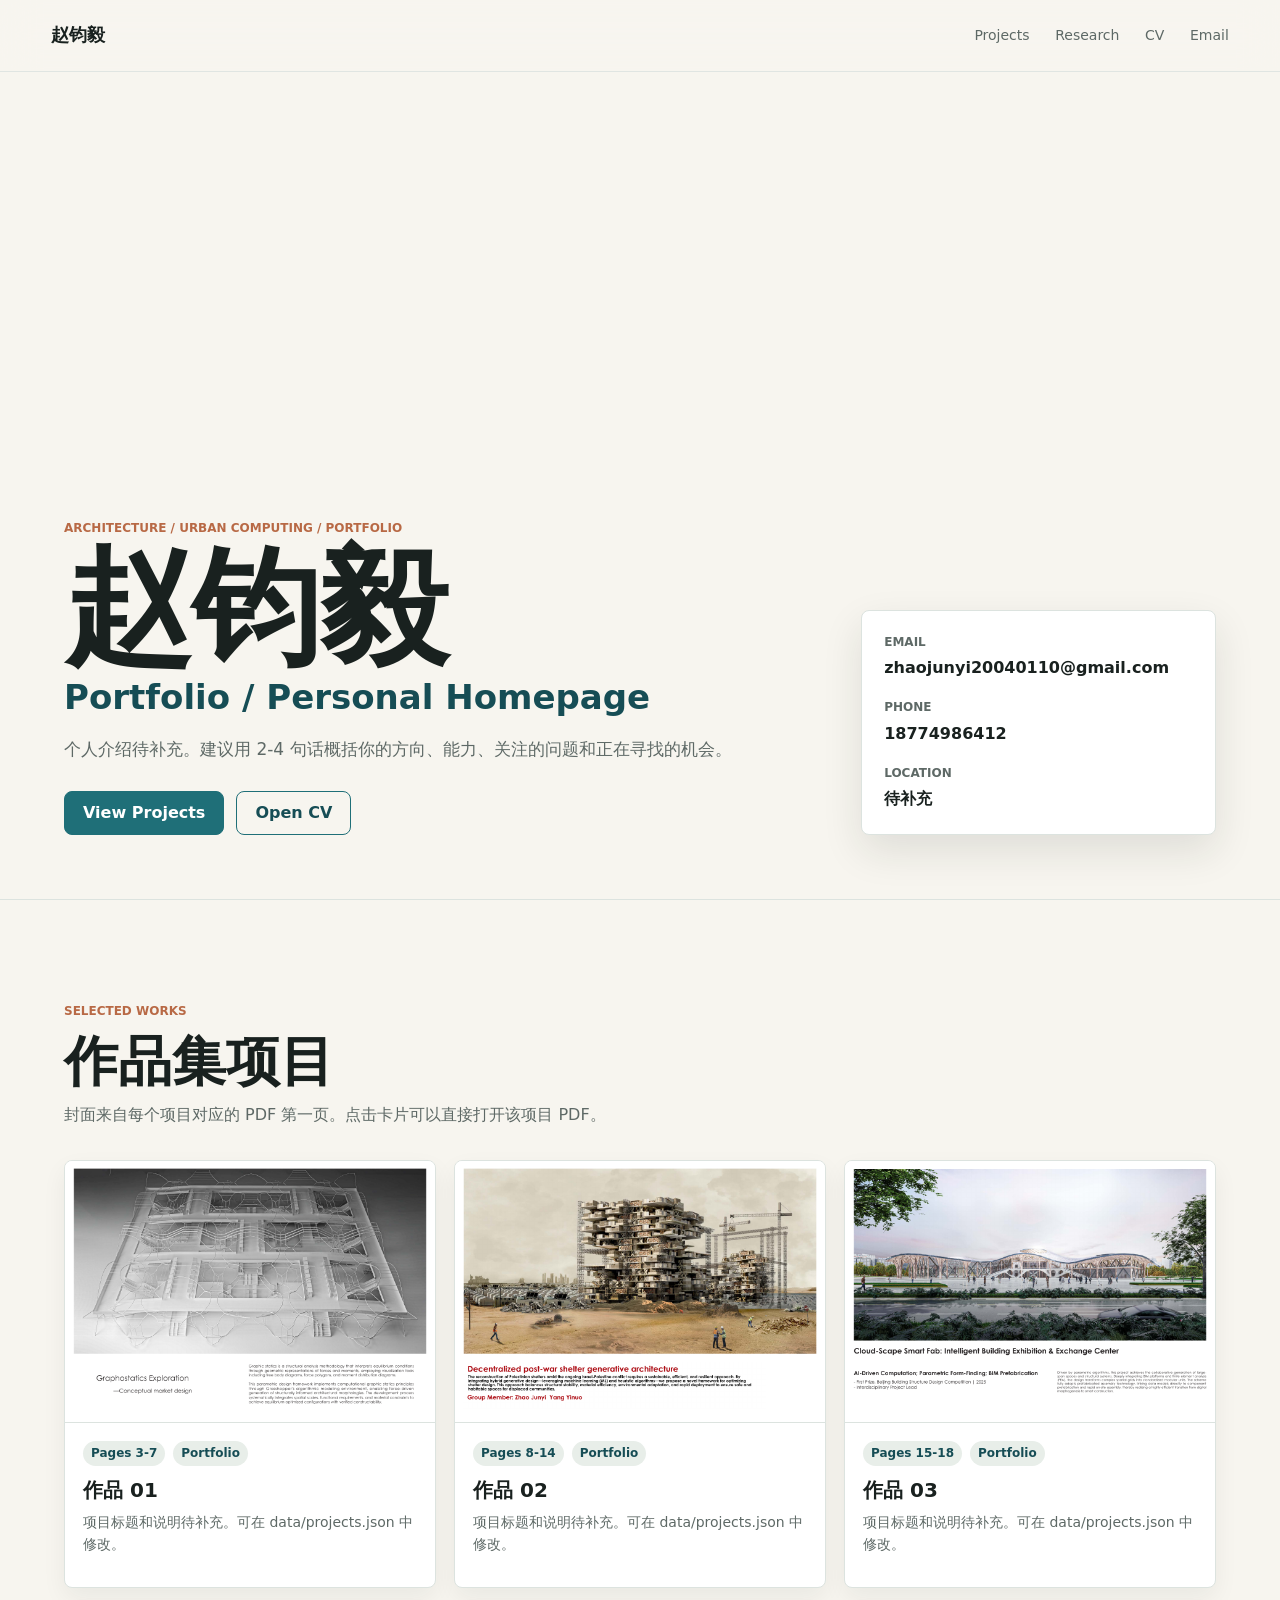
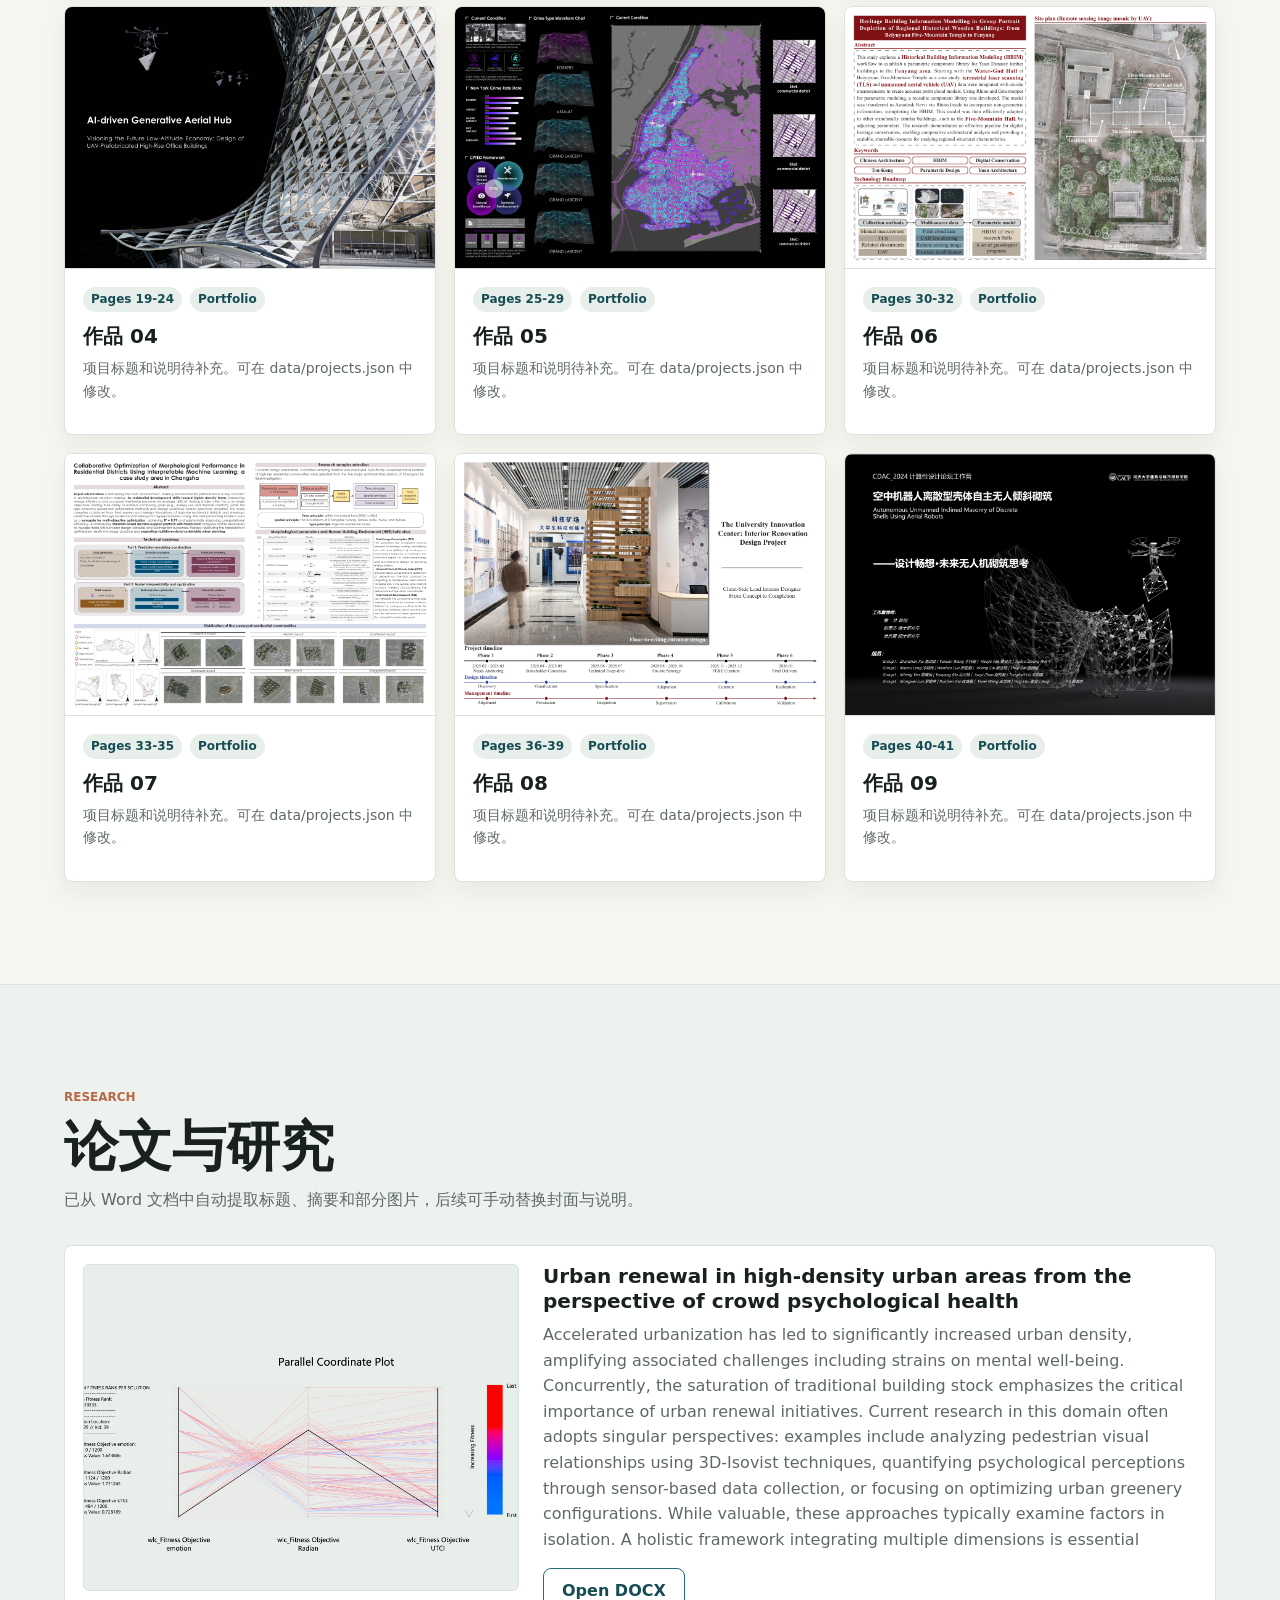
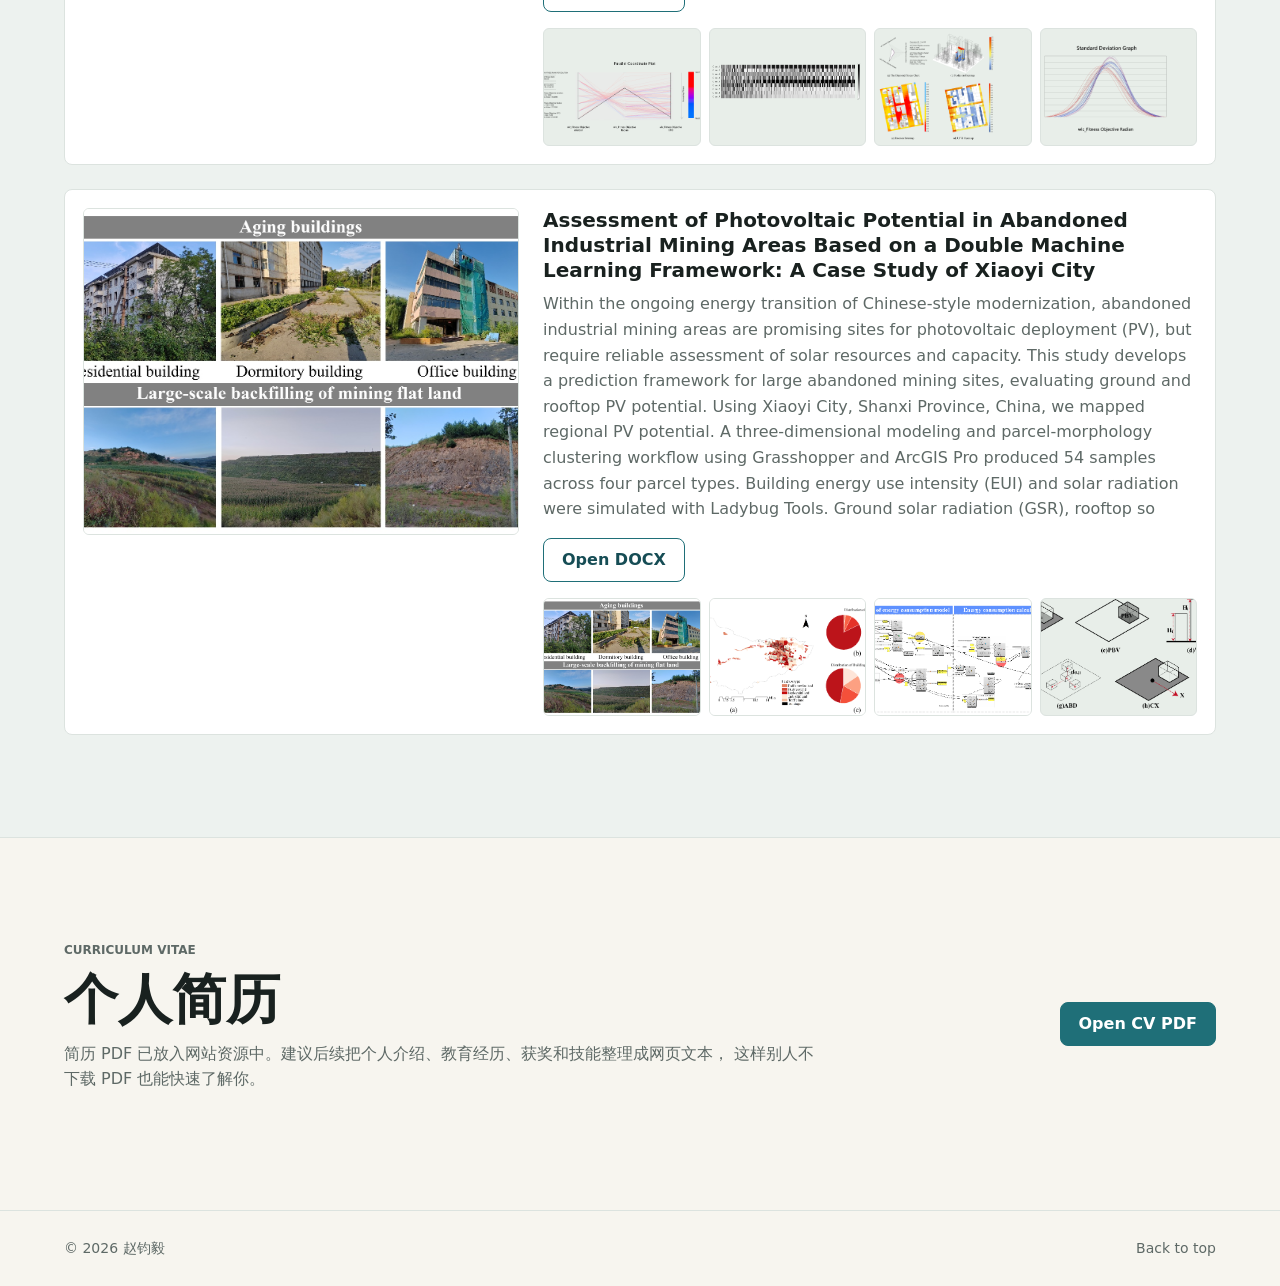
==== index.html @ 7d28d6e7 "Build portfolio homepage" ====
<!doctype html>
<html lang="zh-CN">
  <head>
    <meta charset="utf-8" />
    <meta name="viewport" content="width=device-width, initial-scale=1" />
    <meta name="description" content="赵钧毅的个人作品集主页，展示项目作品、研究论文与个人简历。" />
    <title>赵钧毅 | Portfolio</title>
    <link rel="stylesheet" href="styles.css" />
  </head>
  <body>
    <header class="site-header">
      <a class="brand" href="#top" aria-label="Back to top">赵钧毅</a>
      <nav class="nav" aria-label="Primary navigation">
        <a href="#projects">Projects</a>
        <a href="#research">Research</a>
        <a href="#cv">CV</a>
        <a href="mailto:zhaojunyi20040110@gmail.com">Email</a>
      </nav>
    </header>

    <main id="top">
      <section class="hero" aria-labelledby="hero-title">
        <div class="hero-copy">
          <p class="eyebrow">Architecture / Urban Computing / Portfolio</p>
          <h1 id="hero-title">赵钧毅</h1>
          <p id="profile-headline" class="headline">Portfolio / Personal Homepage</p>
          <p id="profile-bio" class="hero-bio">
            个人介绍待补充。建议用 2-4 句话概括你的方向、能力、关注的问题和正在寻找的机会。
          </p>
          <div class="hero-actions">
            <a class="button primary" href="#projects">View Projects</a>
            <a id="cv-link-hero" class="button secondary" href="assets/docs/CV.pdf" target="_blank" rel="noreferrer">Open CV</a>
          </div>
        </div>
        <aside class="profile-panel" aria-label="Profile details">
          <dl>
            <div>
              <dt>Email</dt>
              <dd><a id="profile-email" href="mailto:zhaojunyi20040110@gmail.com">zhaojunyi20040110@gmail.com</a></dd>
            </div>
            <div>
              <dt>Phone</dt>
              <dd id="profile-phone">18774986412</dd>
            </div>
            <div>
              <dt>Location</dt>
              <dd id="profile-location">待补充</dd>
            </div>
          </dl>
        </aside>
      </section>

      <section id="projects" class="section" aria-labelledby="projects-title">
        <div class="section-heading">
          <p class="eyebrow">Selected works</p>
          <h2 id="projects-title">作品集项目</h2>
          <p>封面来自每个项目对应的 PDF 第一页。点击卡片可以直接打开该项目 PDF。</p>
        </div>
        <div id="projects-grid" class="project-grid" aria-live="polite"></div>
      </section>

      <section id="research" class="section research-section" aria-labelledby="research-title">
        <div class="section-heading">
          <p class="eyebrow">Research</p>
          <h2 id="research-title">论文与研究</h2>
          <p>已从 Word 文档中自动提取标题、摘要和部分图片，后续可手动替换封面与说明。</p>
        </div>
        <div id="papers-list" class="papers-list" aria-live="polite"></div>
      </section>

      <section id="cv" class="section cv-section" aria-labelledby="cv-title">
        <div>
          <p class="eyebrow">Curriculum vitae</p>
          <h2 id="cv-title">个人简历</h2>
          <p>
            简历 PDF 已放入网站资源中。建议后续把个人介绍、教育经历、获奖和技能整理成网页文本，
            这样别人不下载 PDF 也能快速了解你。
          </p>
        </div>
        <a id="cv-link-footer" class="button primary" href="assets/docs/CV.pdf" target="_blank" rel="noreferrer">Open CV PDF</a>
      </section>
    </main>

    <footer class="site-footer">
      <span>© <span id="year"></span> 赵钧毅</span>
      <a href="#top">Back to top</a>
    </footer>

    <script src="scripts/main.js"></script>
  </body>
</html>
---- styles.css ----
:root {
  color-scheme: light;
  --ink: #19211f;
  --muted: #5e6966;
  --line: #dce3df;
  --paper: #f7f5ef;
  --surface: #ffffff;
  --accent: #1f6f78;
  --accent-dark: #164d55;
  --warm: #b86945;
  --soft: #e8eee9;
  --shadow: 0 16px 40px rgba(25, 33, 31, 0.11);
  --radius: 8px;
}

* {
  box-sizing: border-box;
}

html {
  scroll-behavior: smooth;
}

body {
  margin: 0;
  background: var(--paper);
  color: var(--ink);
  font-family:
    Inter, ui-sans-serif, system-ui, -apple-system, BlinkMacSystemFont, "Segoe UI",
    "Microsoft YaHei", sans-serif;
  line-height: 1.6;
}

a {
  color: inherit;
  text-decoration: none;
}

img {
  display: block;
  max-width: 100%;
}

.site-header {
  position: sticky;
  top: 0;
  z-index: 10;
  display: flex;
  align-items: center;
  justify-content: space-between;
  gap: 24px;
  min-height: 72px;
  padding: 0 clamp(18px, 4vw, 56px);
  background: rgba(247, 245, 239, 0.88);
  border-bottom: 1px solid rgba(220, 227, 223, 0.84);
  backdrop-filter: blur(18px);
}

.brand {
  font-size: 18px;
  font-weight: 750;
}

.nav {
  display: flex;
  align-items: center;
  gap: clamp(12px, 2vw, 28px);
  color: var(--muted);
  font-size: 14px;
}

.nav a:hover {
  color: var(--accent-dark);
}

main {
  overflow: hidden;
}

.hero {
  display: grid;
  grid-template-columns: minmax(0, 1.55fr) minmax(300px, 0.75fr);
  gap: clamp(28px, 5vw, 72px);
  align-items: end;
  min-height: calc(100svh - 72px);
  padding: clamp(48px, 8vw, 96px) clamp(18px, 5vw, 72px) clamp(36px, 5vw, 64px);
  border-bottom: 1px solid var(--line);
}

.hero-copy {
  max-width: 920px;
}

.eyebrow {
  margin: 0 0 12px;
  color: var(--warm);
  font-size: 12px;
  font-weight: 760;
  letter-spacing: 0;
  text-transform: uppercase;
}

h1,
h2,
h3,
p {
  margin-top: 0;
}

h1 {
  margin-bottom: 12px;
  font-size: clamp(54px, 10vw, 138px);
  line-height: 0.9;
  letter-spacing: 0;
}

h2 {
  margin-bottom: 12px;
  font-size: clamp(30px, 5vw, 54px);
  line-height: 1.05;
  letter-spacing: 0;
}

h3 {
  margin-bottom: 8px;
  font-size: 20px;
  line-height: 1.25;
}

.headline {
  max-width: 720px;
  margin-bottom: 18px;
  color: var(--accent-dark);
  font-size: clamp(20px, 3vw, 34px);
  font-weight: 650;
  line-height: 1.2;
}

.hero-bio {
  max-width: 760px;
  margin-bottom: 28px;
  color: var(--muted);
  font-size: 17px;
}

.hero-actions {
  display: flex;
  flex-wrap: wrap;
  gap: 12px;
}

.button {
  display: inline-flex;
  align-items: center;
  justify-content: center;
  min-height: 44px;
  padding: 0 18px;
  border: 1px solid var(--accent);
  border-radius: var(--radius);
  font-weight: 700;
  transition:
    transform 160ms ease,
    background 160ms ease,
    color 160ms ease;
}

.button:hover {
  transform: translateY(-1px);
}

.button.primary {
  background: var(--accent);
  color: white;
}

.button.secondary {
  background: transparent;
  color: var(--accent-dark);
}

.profile-panel {
  padding: 22px;
  background: var(--surface);
  border: 1px solid var(--line);
  border-radius: var(--radius);
  box-shadow: var(--shadow);
}

.profile-panel dl {
  display: grid;
  gap: 18px;
  margin: 0;
}

.profile-panel dt {
  color: var(--muted);
  font-size: 12px;
  font-weight: 760;
  text-transform: uppercase;
}

.profile-panel dd {
  margin: 3px 0 0;
  overflow-wrap: anywhere;
  font-weight: 650;
}

.section {
  padding: clamp(56px, 8vw, 108px) clamp(18px, 5vw, 72px);
}

.section-heading {
  max-width: 780px;
  margin-bottom: 32px;
}

.section-heading p:not(.eyebrow),
.cv-section p {
  color: var(--muted);
}

.project-grid {
  display: grid;
  grid-template-columns: repeat(3, minmax(0, 1fr));
  gap: 18px;
}

.project-card {
  overflow: hidden;
  background: var(--surface);
  border: 1px solid var(--line);
  border-radius: var(--radius);
  box-shadow: 0 10px 24px rgba(25, 33, 31, 0.06);
  transition:
    transform 180ms ease,
    box-shadow 180ms ease;
}

.project-card:hover {
  transform: translateY(-3px);
  box-shadow: var(--shadow);
}

.project-cover {
  aspect-ratio: 1.414 / 1;
  background: var(--soft);
  border-bottom: 1px solid var(--line);
}

.project-cover img {
  width: 100%;
  height: 100%;
  object-fit: cover;
}

.project-content {
  padding: 18px;
}

.project-meta {
  display: flex;
  flex-wrap: wrap;
  gap: 8px;
  margin-bottom: 12px;
}

.tag {
  padding: 3px 8px;
  background: var(--soft);
  border-radius: 999px;
  color: var(--accent-dark);
  font-size: 12px;
  font-weight: 720;
}

.project-content p {
  color: var(--muted);
  font-size: 14px;
}

.research-section {
  background: #edf2ef;
  border-block: 1px solid var(--line);
}

.papers-list {
  display: grid;
  gap: 24px;
}

.paper-card {
  display: grid;
  grid-template-columns: minmax(260px, 0.8fr) minmax(0, 1.2fr);
  gap: 24px;
  align-items: start;
  padding: 18px;
  background: var(--surface);
  border: 1px solid var(--line);
  border-radius: var(--radius);
}

.paper-cover {
  overflow: hidden;
  aspect-ratio: 4 / 3;
  background: var(--soft);
  border: 1px solid var(--line);
  border-radius: 6px;
}

.paper-cover img {
  width: 100%;
  height: 100%;
  object-fit: cover;
}

.paper-card p {
  color: var(--muted);
}

.paper-gallery {
  display: grid;
  grid-template-columns: repeat(4, minmax(0, 1fr));
  gap: 8px;
  margin-top: 16px;
}

.paper-gallery a {
  overflow: hidden;
  aspect-ratio: 4 / 3;
  background: var(--soft);
  border: 1px solid var(--line);
  border-radius: 6px;
}

.paper-gallery img {
  width: 100%;
  height: 100%;
  object-fit: cover;
}

.card-actions {
  display: flex;
  flex-wrap: wrap;
  gap: 10px;
  margin-top: 16px;
}

.cv-section {
  display: flex;
  align-items: center;
  justify-content: space-between;
  gap: 32px;
}

.cv-section > div {
  max-width: 760px;
}

.site-footer {
  display: flex;
  align-items: center;
  justify-content: space-between;
  gap: 18px;
  padding: 26px clamp(18px, 5vw, 72px);
  border-top: 1px solid var(--line);
  color: var(--muted);
  font-size: 14px;
}

@media (max-width: 980px) {
  .hero,
  .paper-card {
    grid-template-columns: 1fr;
  }

  .project-grid {
    grid-template-columns: repeat(2, minmax(0, 1fr));
  }
}

@media (max-width: 680px) {
  .site-header,
  .cv-section,
  .site-footer {
    align-items: flex-start;
    flex-direction: column;
  }

  .nav {
    width: 100%;
    justify-content: space-between;
    gap: 8px;
    overflow-x: auto;
    padding-bottom: 4px;
  }

  .hero {
    min-height: auto;
  }

  .project-grid,
  .paper-gallery {
    grid-template-columns: 1fr;
  }
}
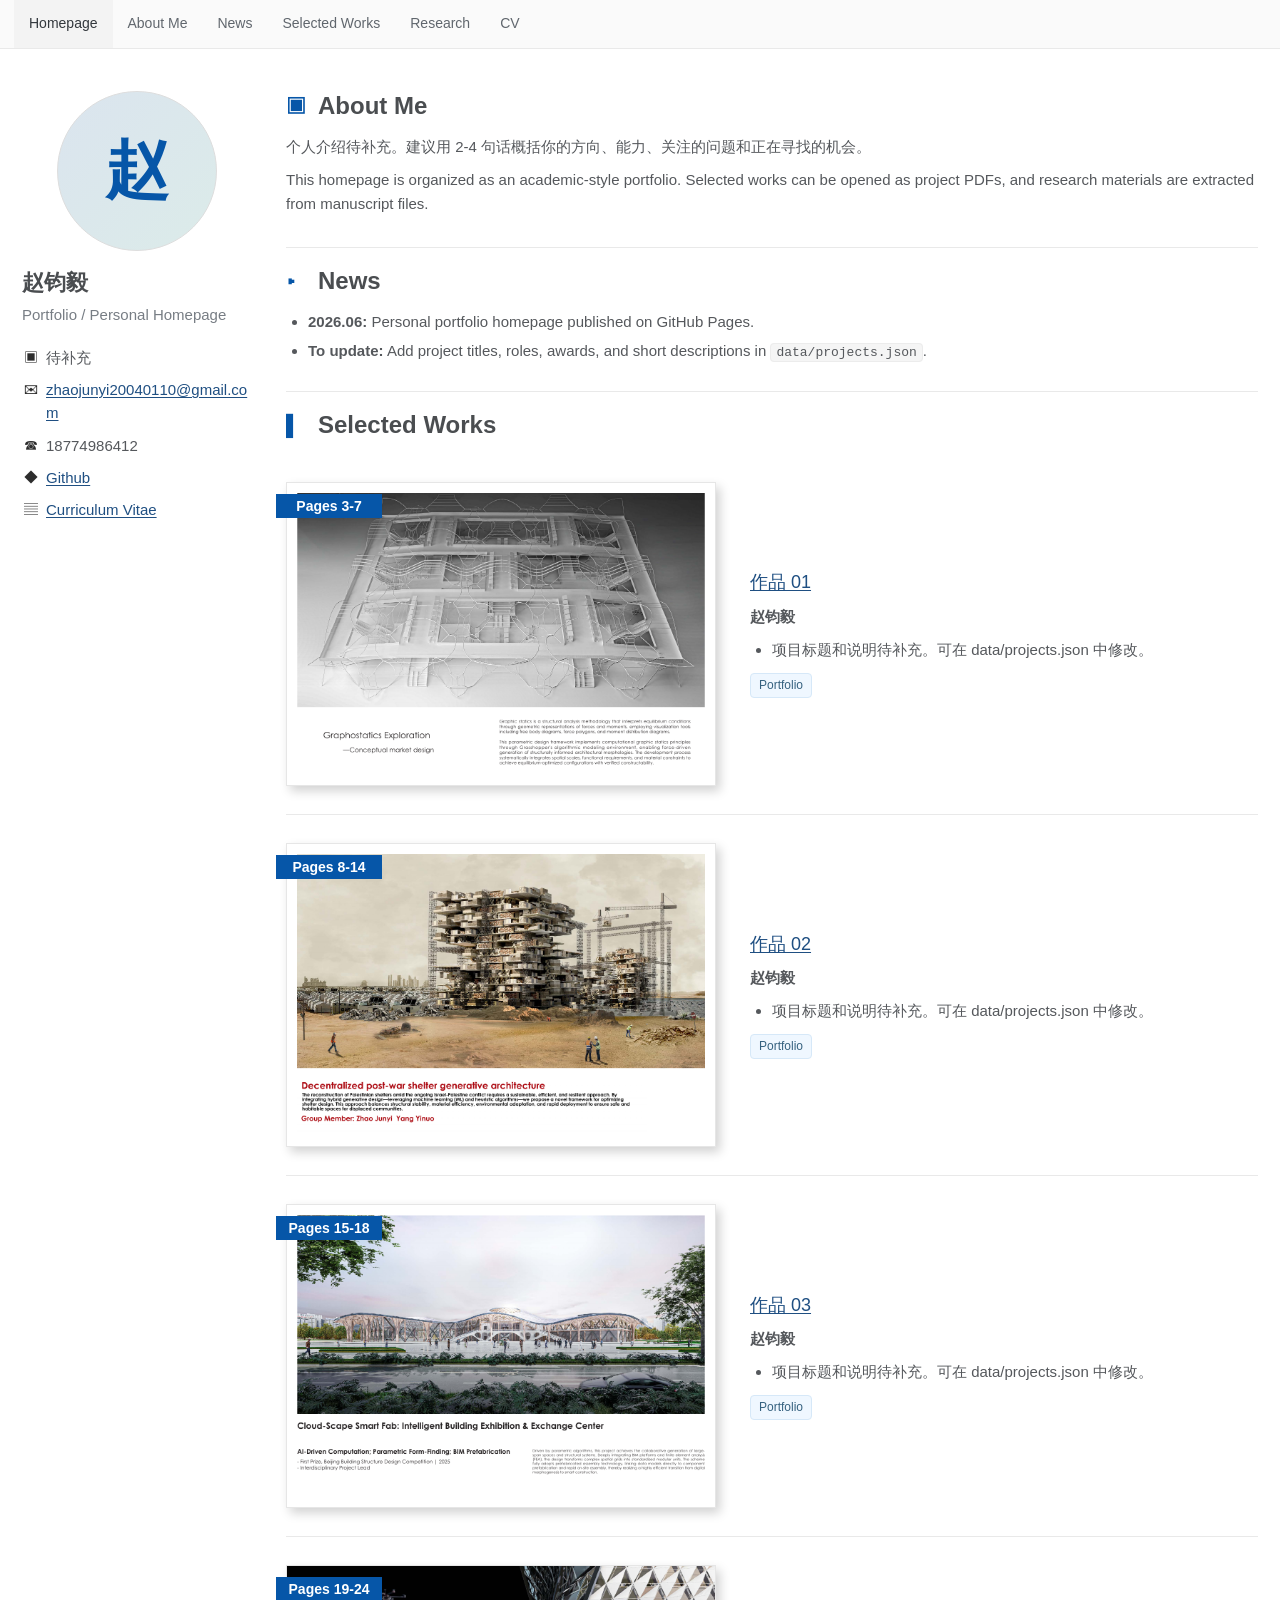
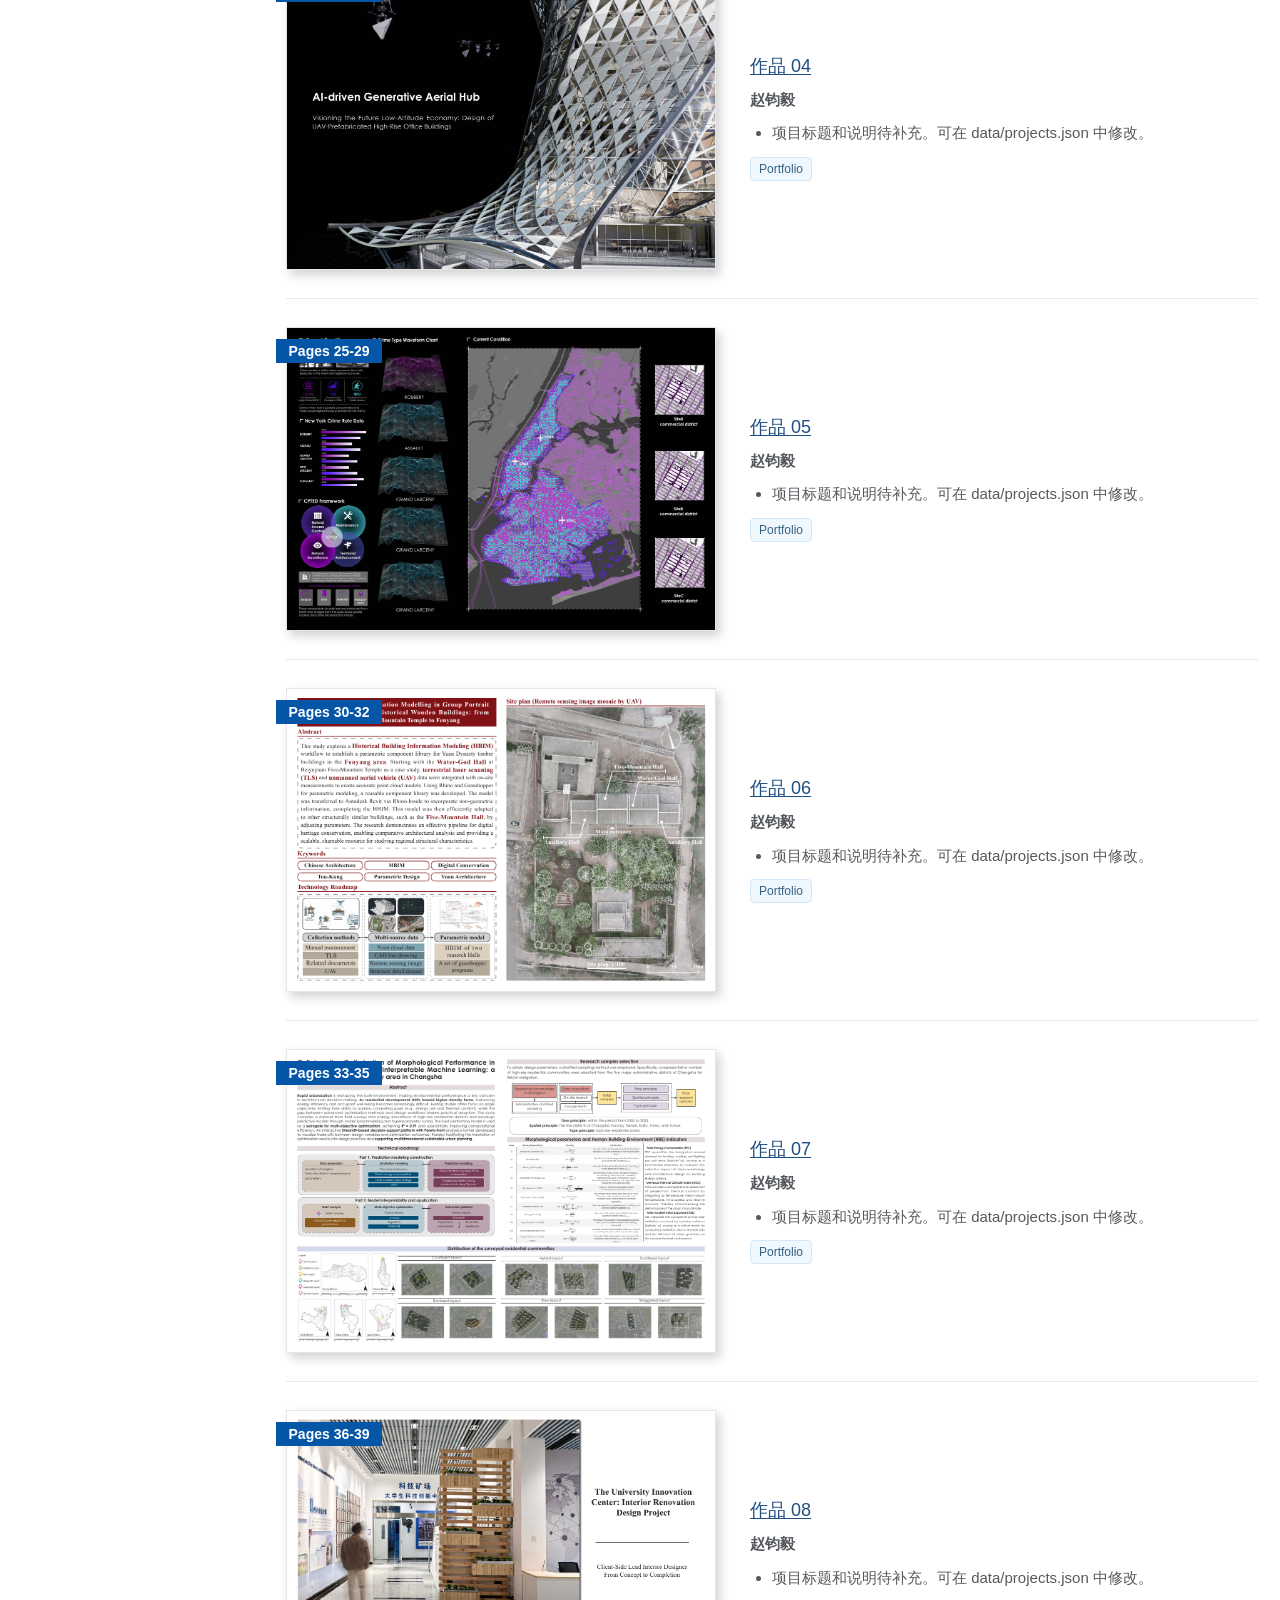
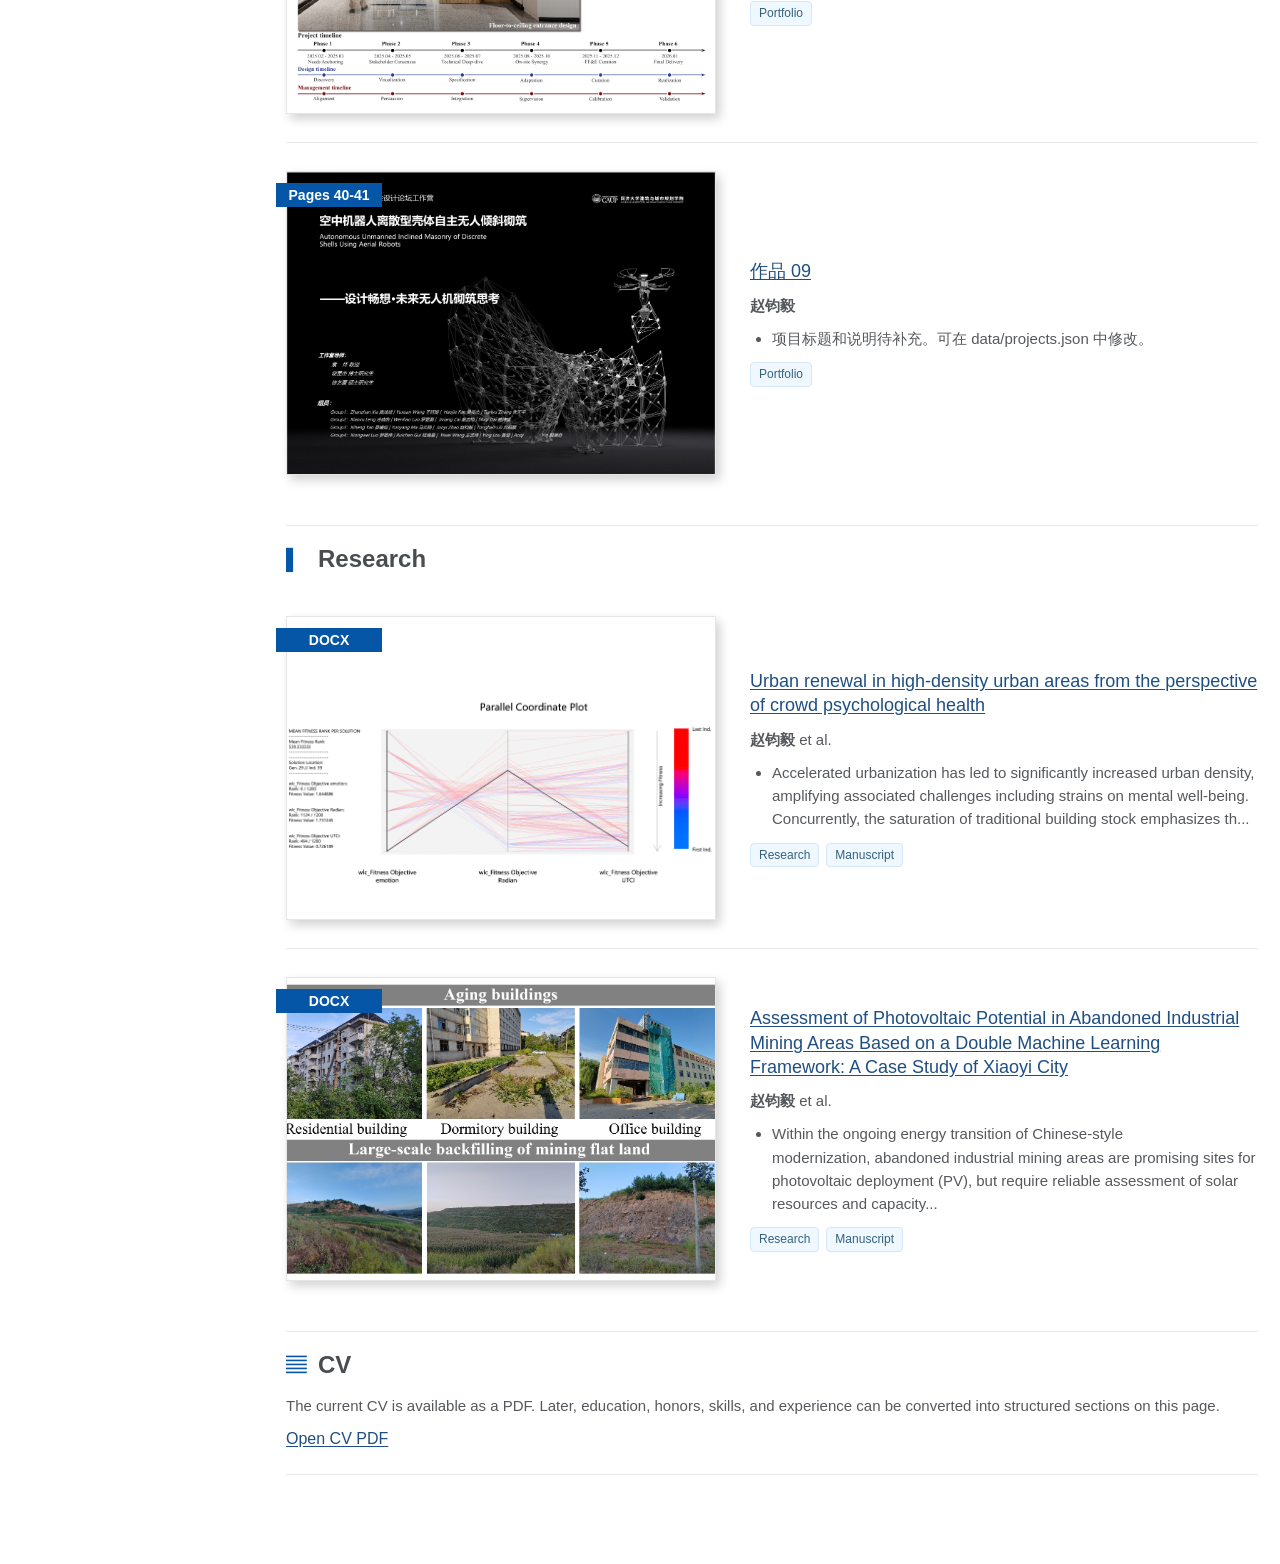
==== commit d4600029: "Restyle homepage as academic profile" ====
--- a/index.html
+++ b/index.html
@@ -3,88 +3,77 @@
   <head>
     <meta charset="utf-8" />
     <meta name="viewport" content="width=device-width, initial-scale=1" />
-    <meta name="description" content="赵钧毅的个人作品集主页，展示项目作品、研究论文与个人简历。" />
-    <title>赵钧毅 | Portfolio</title>
+    <meta name="description" content="赵钧毅的个人主页，展示作品集项目、研究论文与个人简历。" />
+    <title>赵钧毅 | Homepage</title>
     <link rel="stylesheet" href="styles.css" />
   </head>
   <body>
-    <header class="site-header">
-      <a class="brand" href="#top" aria-label="Back to top">赵钧毅</a>
-      <nav class="nav" aria-label="Primary navigation">
-        <a href="#projects">Projects</a>
+    <header class="topbar">
+      <nav class="topnav" aria-label="Primary navigation">
+        <a class="active" href="#top">Homepage</a>
+        <a href="#about">About Me</a>
+        <a href="#news">News</a>
+        <a href="#projects">Selected Works</a>
         <a href="#research">Research</a>
         <a href="#cv">CV</a>
-        <a href="mailto:zhaojunyi20040110@gmail.com">Email</a>
       </nav>
     </header>
 
-    <main id="top">
-      <section class="hero" aria-labelledby="hero-title">
-        <div class="hero-copy">
-          <p class="eyebrow">Architecture / Urban Computing / Portfolio</p>
-          <h1 id="hero-title">赵钧毅</h1>
-          <p id="profile-headline" class="headline">Portfolio / Personal Homepage</p>
-          <p id="profile-bio" class="hero-bio">
+    <main id="top" class="page-shell">
+      <aside class="sidebar" aria-label="Profile">
+        <div id="avatar" class="avatar" aria-hidden="true">赵</div>
+        <h1 id="profile-name">赵钧毅</h1>
+        <p id="profile-headline" class="role">Portfolio / Personal Homepage</p>
+
+        <ul class="profile-links">
+          <li><span class="icon">▣</span><span id="profile-location">待补充</span></li>
+          <li><span class="icon">✉</span><a id="profile-email" href="mailto:zhaojunyi20040110@gmail.com">zhaojunyi20040110@gmail.com</a></li>
+          <li><span class="icon">☎</span><span id="profile-phone">18774986412</span></li>
+          <li><span class="icon">◆</span><a href="https://github.com/SmallZhao-1" target="_blank" rel="noreferrer">Github</a></li>
+          <li><span class="icon">▤</span><a id="profile-cv" href="assets/docs/CV.pdf" target="_blank" rel="noreferrer">Curriculum Vitae</a></li>
+        </ul>
+      </aside>
+
+      <div class="content">
+        <section id="about" class="section">
+          <h2><span class="section-icon">▣</span>About Me</h2>
+          <p id="profile-bio">
             个人介绍待补充。建议用 2-4 句话概括你的方向、能力、关注的问题和正在寻找的机会。
           </p>
-          <div class="hero-actions">
-            <a class="button primary" href="#projects">View Projects</a>
-            <a id="cv-link-hero" class="button secondary" href="assets/docs/CV.pdf" target="_blank" rel="noreferrer">Open CV</a>
-          </div>
-        </div>
-        <aside class="profile-panel" aria-label="Profile details">
-          <dl>
-            <div>
-              <dt>Email</dt>
-              <dd><a id="profile-email" href="mailto:zhaojunyi20040110@gmail.com">zhaojunyi20040110@gmail.com</a></dd>
-            </div>
-            <div>
-              <dt>Phone</dt>
-              <dd id="profile-phone">18774986412</dd>
-            </div>
-            <div>
-              <dt>Location</dt>
-              <dd id="profile-location">待补充</dd>
-            </div>
-          </dl>
-        </aside>
-      </section>
+          <p>
+            This homepage is organized as an academic-style portfolio. Selected works can be opened as project PDFs,
+            and research materials are extracted from manuscript files.
+          </p>
+        </section>
 
-      <section id="projects" class="section" aria-labelledby="projects-title">
-        <div class="section-heading">
-          <p class="eyebrow">Selected works</p>
-          <h2 id="projects-title">作品集项目</h2>
-          <p>封面来自每个项目对应的 PDF 第一页。点击卡片可以直接打开该项目 PDF。</p>
-        </div>
-        <div id="projects-grid" class="project-grid" aria-live="polite"></div>
-      </section>
+        <section id="news" class="section">
+          <h2><span class="section-icon">▸</span>News</h2>
+          <ul class="news-list">
+            <li><strong>2026.06:</strong> Personal portfolio homepage published on GitHub Pages.</li>
+            <li><strong>To update:</strong> Add project titles, roles, awards, and short descriptions in <code>data/projects.json</code>.</li>
+          </ul>
+        </section>
 
-      <section id="research" class="section research-section" aria-labelledby="research-title">
-        <div class="section-heading">
-          <p class="eyebrow">Research</p>
-          <h2 id="research-title">论文与研究</h2>
-          <p>已从 Word 文档中自动提取标题、摘要和部分图片，后续可手动替换封面与说明。</p>
-        </div>
-        <div id="papers-list" class="papers-list" aria-live="polite"></div>
-      </section>
+        <section id="projects" class="section">
+          <h2><span class="section-icon">▌</span>Selected Works</h2>
+          <div id="projects-list" class="entry-list" aria-live="polite"></div>
+        </section>
 
-      <section id="cv" class="section cv-section" aria-labelledby="cv-title">
-        <div>
-          <p class="eyebrow">Curriculum vitae</p>
-          <h2 id="cv-title">个人简历</h2>
+        <section id="research" class="section">
+          <h2><span class="section-icon">▌</span>Research</h2>
+          <div id="papers-list" class="entry-list" aria-live="polite"></div>
+        </section>
+
+        <section id="cv" class="section cv-section">
+          <h2><span class="section-icon">▤</span>CV</h2>
           <p>
-            简历 PDF 已放入网站资源中。建议后续把个人介绍、教育经历、获奖和技能整理成网页文本，
-            这样别人不下载 PDF 也能快速了解你。
+            The current CV is available as a PDF. Later, education, honors, skills, and experience can be converted
+            into structured sections on this page.
           </p>
-        </div>
-        <a id="cv-link-footer" class="button primary" href="assets/docs/CV.pdf" target="_blank" rel="noreferrer">Open CV PDF</a>
-      </section>
+          <a id="cv-link-footer" class="text-link" href="assets/docs/CV.pdf" target="_blank" rel="noreferrer">Open CV PDF</a>
+        </section>
+      </div>
     </main>
-
-    <footer class="site-footer">
-      <span>© <span id="year"></span> 赵钧毅</span>
-      <a href="#top">Back to top</a>
-    </footer>
 
     <script src="scripts/main.js"></script>
   </body>
--- a/styles.css
+++ b/styles.css
@@ -1,16 +1,15 @@
 :root {
   color-scheme: light;
-  --ink: #19211f;
-  --muted: #5e6966;
-  --line: #dce3df;
-  --paper: #f7f5ef;
-  --surface: #ffffff;
-  --accent: #1f6f78;
-  --accent-dark: #164d55;
-  --warm: #b86945;
-  --soft: #e8eee9;
-  --shadow: 0 16px 40px rgba(25, 33, 31, 0.11);
-  --radius: 8px;
+  --text: #55585c;
+  --heading: #4a4d50;
+  --link: #1f4f82;
+  --link-hover: #0a67a8;
+  --muted: #777d84;
+  --rule: #e9e9e9;
+  --bg: #ffffff;
+  --nav: #fafafa;
+  --blue: #0656a8;
+  --soft-blue: #eff7ff;
 }
 
 * {
@@ -23,17 +22,22 @@
 
 body {
   margin: 0;
-  background: var(--paper);
-  color: var(--ink);
+  background: var(--bg);
+  color: var(--text);
   font-family:
-    Inter, ui-sans-serif, system-ui, -apple-system, BlinkMacSystemFont, "Segoe UI",
-    "Microsoft YaHei", sans-serif;
-  line-height: 1.6;
+    "Helvetica Neue", Arial, "Microsoft YaHei", "PingFang SC", sans-serif;
+  font-size: 15px;
+  line-height: 1.55;
 }
 
 a {
-  color: inherit;
-  text-decoration: none;
+  color: var(--link);
+  text-decoration: underline;
+  text-underline-offset: 2px;
+}
+
+a:hover {
+  color: var(--link-hover);
 }
 
 img {
@@ -41,365 +45,312 @@
   max-width: 100%;
 }
 
-.site-header {
+.topbar {
   position: sticky;
   top: 0;
-  z-index: 10;
+  z-index: 20;
+  min-height: 48px;
+  background: var(--nav);
+  border-bottom: 1px solid var(--rule);
+}
+
+.topnav {
   display: flex;
   align-items: center;
-  justify-content: space-between;
-  gap: 24px;
-  min-height: 72px;
-  padding: 0 clamp(18px, 4vw, 56px);
-  background: rgba(247, 245, 239, 0.88);
-  border-bottom: 1px solid rgba(220, 227, 223, 0.84);
-  backdrop-filter: blur(18px);
-}
-
-.brand {
-  font-size: 18px;
-  font-weight: 750;
-}
-
-.nav {
-  display: flex;
-  align-items: center;
-  gap: clamp(12px, 2vw, 28px);
-  color: var(--muted);
+  gap: 0;
+  max-width: 1280px;
+  min-height: 48px;
+  margin: 0 auto;
+  overflow-x: auto;
+  padding: 0 14px;
+  white-space: nowrap;
+}
+
+.topnav a {
+  display: inline-flex;
+  align-items: center;
+  min-height: 48px;
+  padding: 0 15px;
+  color: #60666d;
   font-size: 14px;
-}
-
-.nav a:hover {
-  color: var(--accent-dark);
-}
-
-main {
+  text-decoration: none;
+}
+
+.topnav a.active,
+.topnav a:hover {
+  color: #33383d;
+  background: #f3f3f3;
+}
+
+.page-shell {
+  display: grid;
+  grid-template-columns: 230px minmax(0, 1fr);
+  gap: 34px;
+  max-width: 1280px;
+  margin: 0 auto;
+  padding: 42px 22px 72px;
+}
+
+.sidebar {
+  align-self: start;
+  position: sticky;
+  top: 76px;
+}
+
+.avatar {
+  display: grid;
+  place-items: center;
+  width: 160px;
+  height: 160px;
+  margin: 0 auto 18px;
   overflow: hidden;
-}
-
-.hero {
-  display: grid;
-  grid-template-columns: minmax(0, 1.55fr) minmax(300px, 0.75fr);
-  gap: clamp(28px, 5vw, 72px);
-  align-items: end;
-  min-height: calc(100svh - 72px);
-  padding: clamp(48px, 8vw, 96px) clamp(18px, 5vw, 72px) clamp(36px, 5vw, 64px);
-  border-bottom: 1px solid var(--line);
-}
-
-.hero-copy {
-  max-width: 920px;
-}
-
-.eyebrow {
-  margin: 0 0 12px;
-  color: var(--warm);
-  font-size: 12px;
-  font-weight: 760;
-  letter-spacing: 0;
-  text-transform: uppercase;
-}
-
-h1,
-h2,
-h3,
-p {
-  margin-top: 0;
-}
-
-h1 {
-  margin-bottom: 12px;
-  font-size: clamp(54px, 10vw, 138px);
-  line-height: 0.9;
-  letter-spacing: 0;
-}
-
-h2 {
-  margin-bottom: 12px;
-  font-size: clamp(30px, 5vw, 54px);
-  line-height: 1.05;
-  letter-spacing: 0;
-}
-
-h3 {
-  margin-bottom: 8px;
-  font-size: 20px;
-  line-height: 1.25;
-}
-
-.headline {
-  max-width: 720px;
-  margin-bottom: 18px;
-  color: var(--accent-dark);
-  font-size: clamp(20px, 3vw, 34px);
-  font-weight: 650;
-  line-height: 1.2;
-}
-
-.hero-bio {
-  max-width: 760px;
-  margin-bottom: 28px;
-  color: var(--muted);
-  font-size: 17px;
-}
-
-.hero-actions {
-  display: flex;
-  flex-wrap: wrap;
-  gap: 12px;
-}
-
-.button {
-  display: inline-flex;
-  align-items: center;
-  justify-content: center;
-  min-height: 44px;
-  padding: 0 18px;
-  border: 1px solid var(--accent);
-  border-radius: var(--radius);
+  border: 1px solid #ddd;
+  border-radius: 50%;
+  background:
+    linear-gradient(135deg, rgba(6, 86, 168, 0.12), rgba(46, 158, 143, 0.14)),
+    #f8f8f8;
+  color: var(--blue);
+  font-size: 64px;
   font-weight: 700;
-  transition:
-    transform 160ms ease,
-    background 160ms ease,
-    color 160ms ease;
-}
-
-.button:hover {
-  transform: translateY(-1px);
-}
-
-.button.primary {
-  background: var(--accent);
-  color: white;
-}
-
-.button.secondary {
-  background: transparent;
-  color: var(--accent-dark);
-}
-
-.profile-panel {
-  padding: 22px;
-  background: var(--surface);
-  border: 1px solid var(--line);
-  border-radius: var(--radius);
-  box-shadow: var(--shadow);
-}
-
-.profile-panel dl {
-  display: grid;
-  gap: 18px;
-  margin: 0;
-}
-
-.profile-panel dt {
-  color: var(--muted);
-  font-size: 12px;
-  font-weight: 760;
-  text-transform: uppercase;
-}
-
-.profile-panel dd {
-  margin: 3px 0 0;
-  overflow-wrap: anywhere;
-  font-weight: 650;
-}
-
-.section {
-  padding: clamp(56px, 8vw, 108px) clamp(18px, 5vw, 72px);
-}
-
-.section-heading {
-  max-width: 780px;
-  margin-bottom: 32px;
-}
-
-.section-heading p:not(.eyebrow),
-.cv-section p {
-  color: var(--muted);
-}
-
-.project-grid {
-  display: grid;
-  grid-template-columns: repeat(3, minmax(0, 1fr));
-  gap: 18px;
-}
-
-.project-card {
-  overflow: hidden;
-  background: var(--surface);
-  border: 1px solid var(--line);
-  border-radius: var(--radius);
-  box-shadow: 0 10px 24px rgba(25, 33, 31, 0.06);
-  transition:
-    transform 180ms ease,
-    box-shadow 180ms ease;
-}
-
-.project-card:hover {
-  transform: translateY(-3px);
-  box-shadow: var(--shadow);
-}
-
-.project-cover {
-  aspect-ratio: 1.414 / 1;
-  background: var(--soft);
-  border-bottom: 1px solid var(--line);
-}
-
-.project-cover img {
+}
+
+.avatar img {
   width: 100%;
   height: 100%;
   object-fit: cover;
 }
 
-.project-content {
-  padding: 18px;
-}
-
-.project-meta {
+.sidebar h1 {
+  margin: 0 0 6px;
+  color: var(--heading);
+  font-size: 22px;
+  line-height: 1.25;
+}
+
+.role {
+  margin: 0 0 20px;
+  color: var(--muted);
+}
+
+.profile-links {
+  display: grid;
+  gap: 9px;
+  margin: 0;
+  padding: 0;
+  list-style: none;
+}
+
+.profile-links li {
+  display: grid;
+  grid-template-columns: 18px minmax(0, 1fr);
+  gap: 6px;
+  align-items: start;
+  min-width: 0;
+}
+
+.profile-links a,
+.profile-links span:last-child {
+  overflow-wrap: anywhere;
+}
+
+.icon {
+  color: #2d2d2d;
+  font-size: 14px;
+  line-height: 1.6;
+  text-align: center;
+}
+
+.content {
+  min-width: 0;
+}
+
+.section {
+  scroll-margin-top: 66px;
+  padding-bottom: 22px;
+  margin-bottom: 18px;
+  border-bottom: 1px solid var(--rule);
+}
+
+.section h2 {
+  display: flex;
+  align-items: center;
+  gap: 10px;
+  margin: 0 0 14px;
+  color: var(--heading);
+  font-size: 24px;
+  line-height: 1.25;
+}
+
+.section p {
+  margin: 0 0 10px;
+}
+
+.section-icon {
+  display: inline-flex;
+  width: 22px;
+  color: var(--blue);
+  font-size: 20px;
+  line-height: 1;
+}
+
+.news-list {
+  margin: 0;
+  padding-left: 22px;
+}
+
+.news-list li {
+  margin: 6px 0;
+}
+
+code {
+  padding: 1px 5px;
+  background: #f5f5f5;
+  border: 1px solid #ececec;
+  border-radius: 4px;
+  font-size: 13px;
+}
+
+.entry-list {
+  display: grid;
+  gap: 0;
+}
+
+.entry {
+  display: grid;
+  grid-template-columns: minmax(280px, 430px) minmax(0, 1fr);
+  gap: 34px;
+  align-items: center;
+  padding: 28px 0;
+  border-top: 1px solid var(--rule);
+}
+
+.entry:first-child {
+  border-top: 0;
+}
+
+.entry-media {
+  position: relative;
+}
+
+.entry-media img {
+  width: 100%;
+  aspect-ratio: 1.414 / 1;
+  object-fit: cover;
+  border: 1px solid #e6e6e6;
+  box-shadow: 4px 5px 10px rgba(0, 0, 0, 0.18);
+}
+
+.badge {
+  position: absolute;
+  top: 12px;
+  left: -10px;
+  min-width: 106px;
+  padding: 4px 10px;
+  background: var(--blue);
+  color: #fff;
+  font-size: 14px;
+  font-weight: 700;
+  line-height: 1.15;
+  text-align: center;
+}
+
+.entry-title {
+  margin: 0 0 10px;
+  font-size: 18px;
+  font-weight: 500;
+  line-height: 1.35;
+}
+
+.entry-title a {
+  color: var(--link);
+}
+
+.entry-authors,
+.entry-summary {
+  margin: 0 0 9px;
+}
+
+.entry-summary {
+  padding-left: 22px;
+}
+
+.entry-summary li {
+  margin: 0 0 5px;
+}
+
+.tagline {
   display: flex;
   flex-wrap: wrap;
-  gap: 8px;
-  margin-bottom: 12px;
+  gap: 7px;
+  margin-top: 12px;
 }
 
 .tag {
-  padding: 3px 8px;
-  background: var(--soft);
-  border-radius: 999px;
-  color: var(--accent-dark);
+  display: inline-flex;
+  align-items: center;
+  min-height: 24px;
+  padding: 2px 8px;
+  background: var(--soft-blue);
+  border: 1px solid #d6e8f8;
+  border-radius: 4px;
+  color: #35617f;
   font-size: 12px;
-  font-weight: 720;
-}
-
-.project-content p {
-  color: var(--muted);
-  font-size: 14px;
-}
-
-.research-section {
-  background: #edf2ef;
-  border-block: 1px solid var(--line);
-}
-
-.papers-list {
-  display: grid;
-  gap: 24px;
-}
-
-.paper-card {
-  display: grid;
-  grid-template-columns: minmax(260px, 0.8fr) minmax(0, 1.2fr);
-  gap: 24px;
-  align-items: start;
-  padding: 18px;
-  background: var(--surface);
-  border: 1px solid var(--line);
-  border-radius: var(--radius);
-}
-
-.paper-cover {
-  overflow: hidden;
-  aspect-ratio: 4 / 3;
-  background: var(--soft);
-  border: 1px solid var(--line);
-  border-radius: 6px;
-}
-
-.paper-cover img {
-  width: 100%;
-  height: 100%;
-  object-fit: cover;
-}
-
-.paper-card p {
-  color: var(--muted);
-}
-
-.paper-gallery {
-  display: grid;
-  grid-template-columns: repeat(4, minmax(0, 1fr));
-  gap: 8px;
-  margin-top: 16px;
-}
-
-.paper-gallery a {
-  overflow: hidden;
-  aspect-ratio: 4 / 3;
-  background: var(--soft);
-  border: 1px solid var(--line);
-  border-radius: 6px;
-}
-
-.paper-gallery img {
-  width: 100%;
-  height: 100%;
-  object-fit: cover;
-}
-
-.card-actions {
-  display: flex;
-  flex-wrap: wrap;
-  gap: 10px;
-  margin-top: 16px;
-}
-
-.cv-section {
-  display: flex;
-  align-items: center;
-  justify-content: space-between;
-  gap: 32px;
-}
-
-.cv-section > div {
-  max-width: 760px;
-}
-
-.site-footer {
-  display: flex;
-  align-items: center;
-  justify-content: space-between;
-  gap: 18px;
-  padding: 26px clamp(18px, 5vw, 72px);
-  border-top: 1px solid var(--line);
-  color: var(--muted);
-  font-size: 14px;
-}
-
-@media (max-width: 980px) {
-  .hero,
-  .paper-card {
+}
+
+.text-link {
+  font-size: 16px;
+}
+
+@media (max-width: 900px) {
+  .page-shell {
     grid-template-columns: 1fr;
   }
 
-  .project-grid {
+  .sidebar {
+    position: static;
+    display: grid;
+    grid-template-columns: 120px minmax(0, 1fr);
+    gap: 18px;
+    align-items: center;
+  }
+
+  .avatar {
+    width: 120px;
+    height: 120px;
+    margin: 0;
+    font-size: 48px;
+  }
+
+  .profile-links {
+    grid-column: 1 / -1;
     grid-template-columns: repeat(2, minmax(0, 1fr));
   }
 }
 
-@media (max-width: 680px) {
-  .site-header,
-  .cv-section,
-  .site-footer {
-    align-items: flex-start;
-    flex-direction: column;
-  }
-
-  .nav {
-    width: 100%;
-    justify-content: space-between;
-    gap: 8px;
-    overflow-x: auto;
-    padding-bottom: 4px;
-  }
-
-  .hero {
-    min-height: auto;
-  }
-
-  .project-grid,
-  .paper-gallery {
+@media (max-width: 720px) {
+  body {
+    font-size: 14px;
+  }
+
+  .topnav {
+    padding: 0 8px;
+  }
+
+  .topnav a {
+    padding: 0 11px;
+  }
+
+  .page-shell {
+    padding: 28px 16px 52px;
+  }
+
+  .entry {
     grid-template-columns: 1fr;
-  }
-}
+    gap: 18px;
+    padding: 24px 0;
+  }
+
+  .profile-links {
+    grid-template-columns: 1fr;
+  }
+}
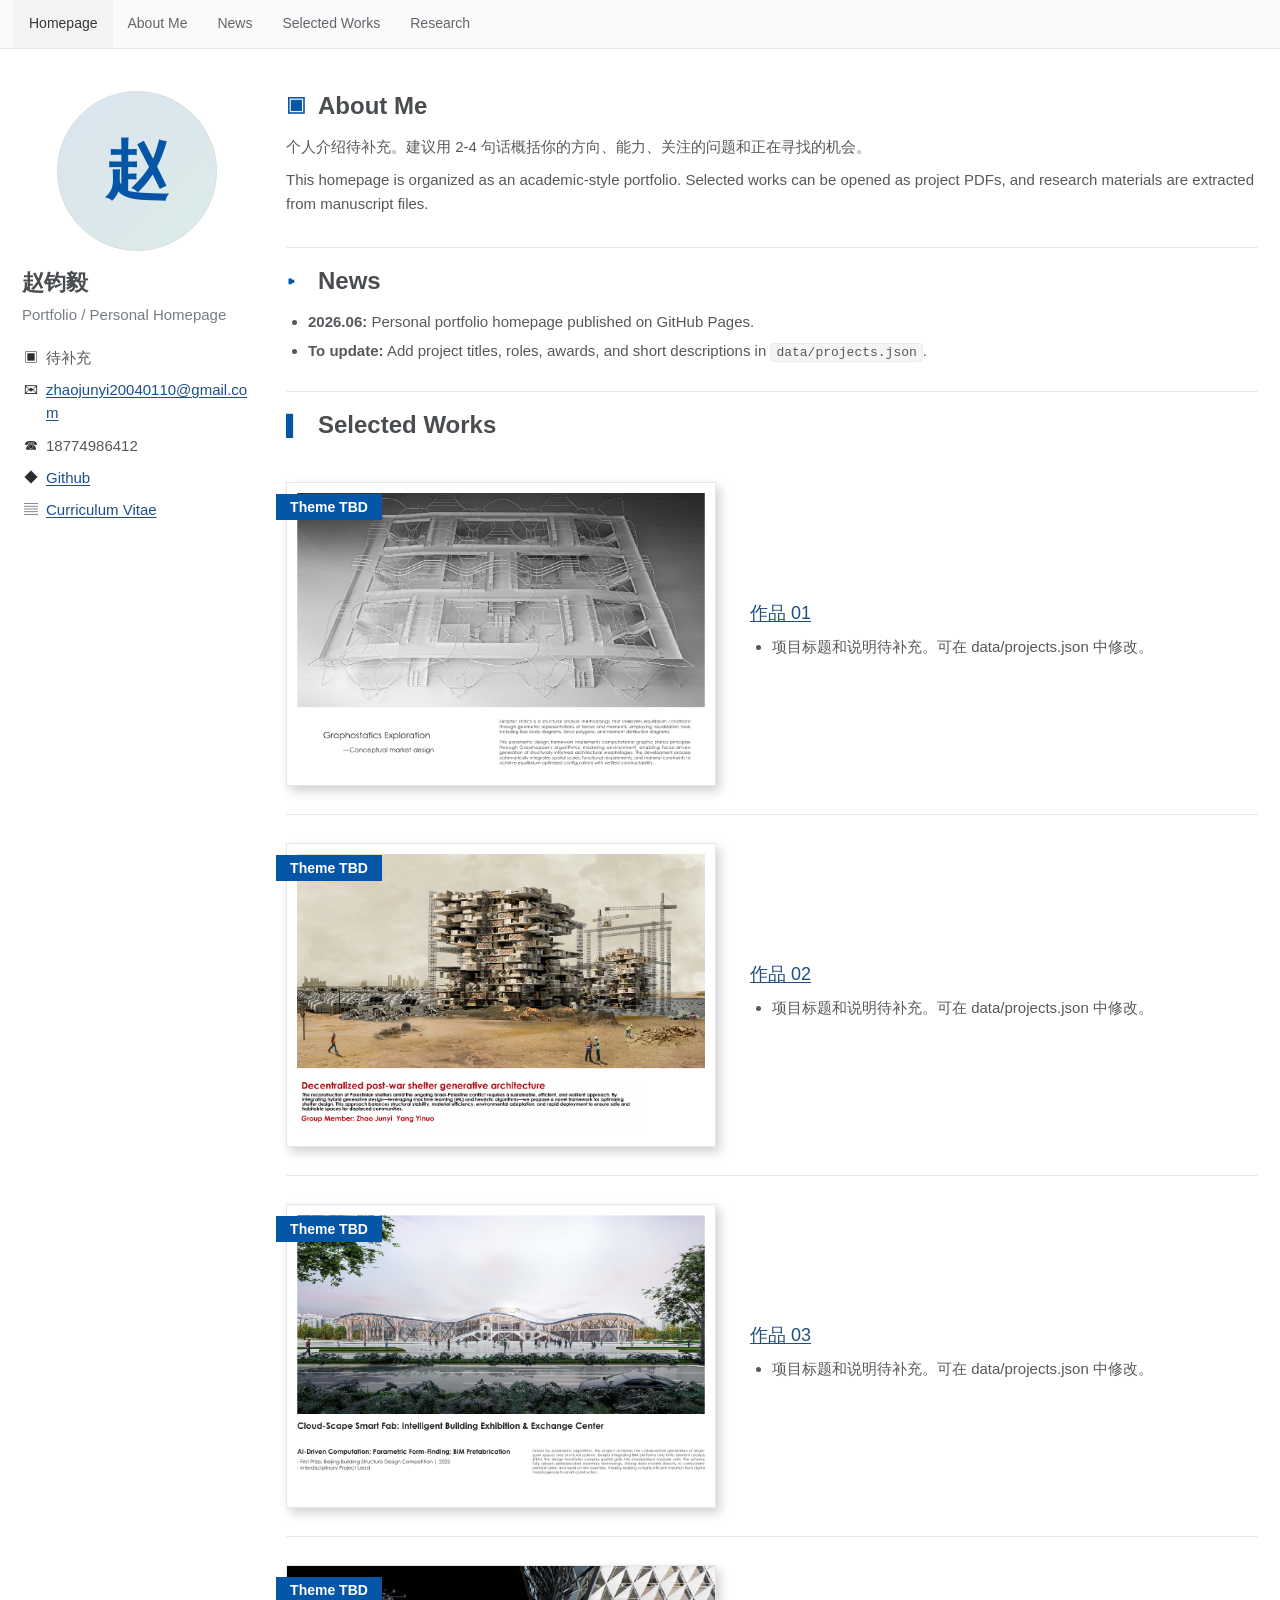
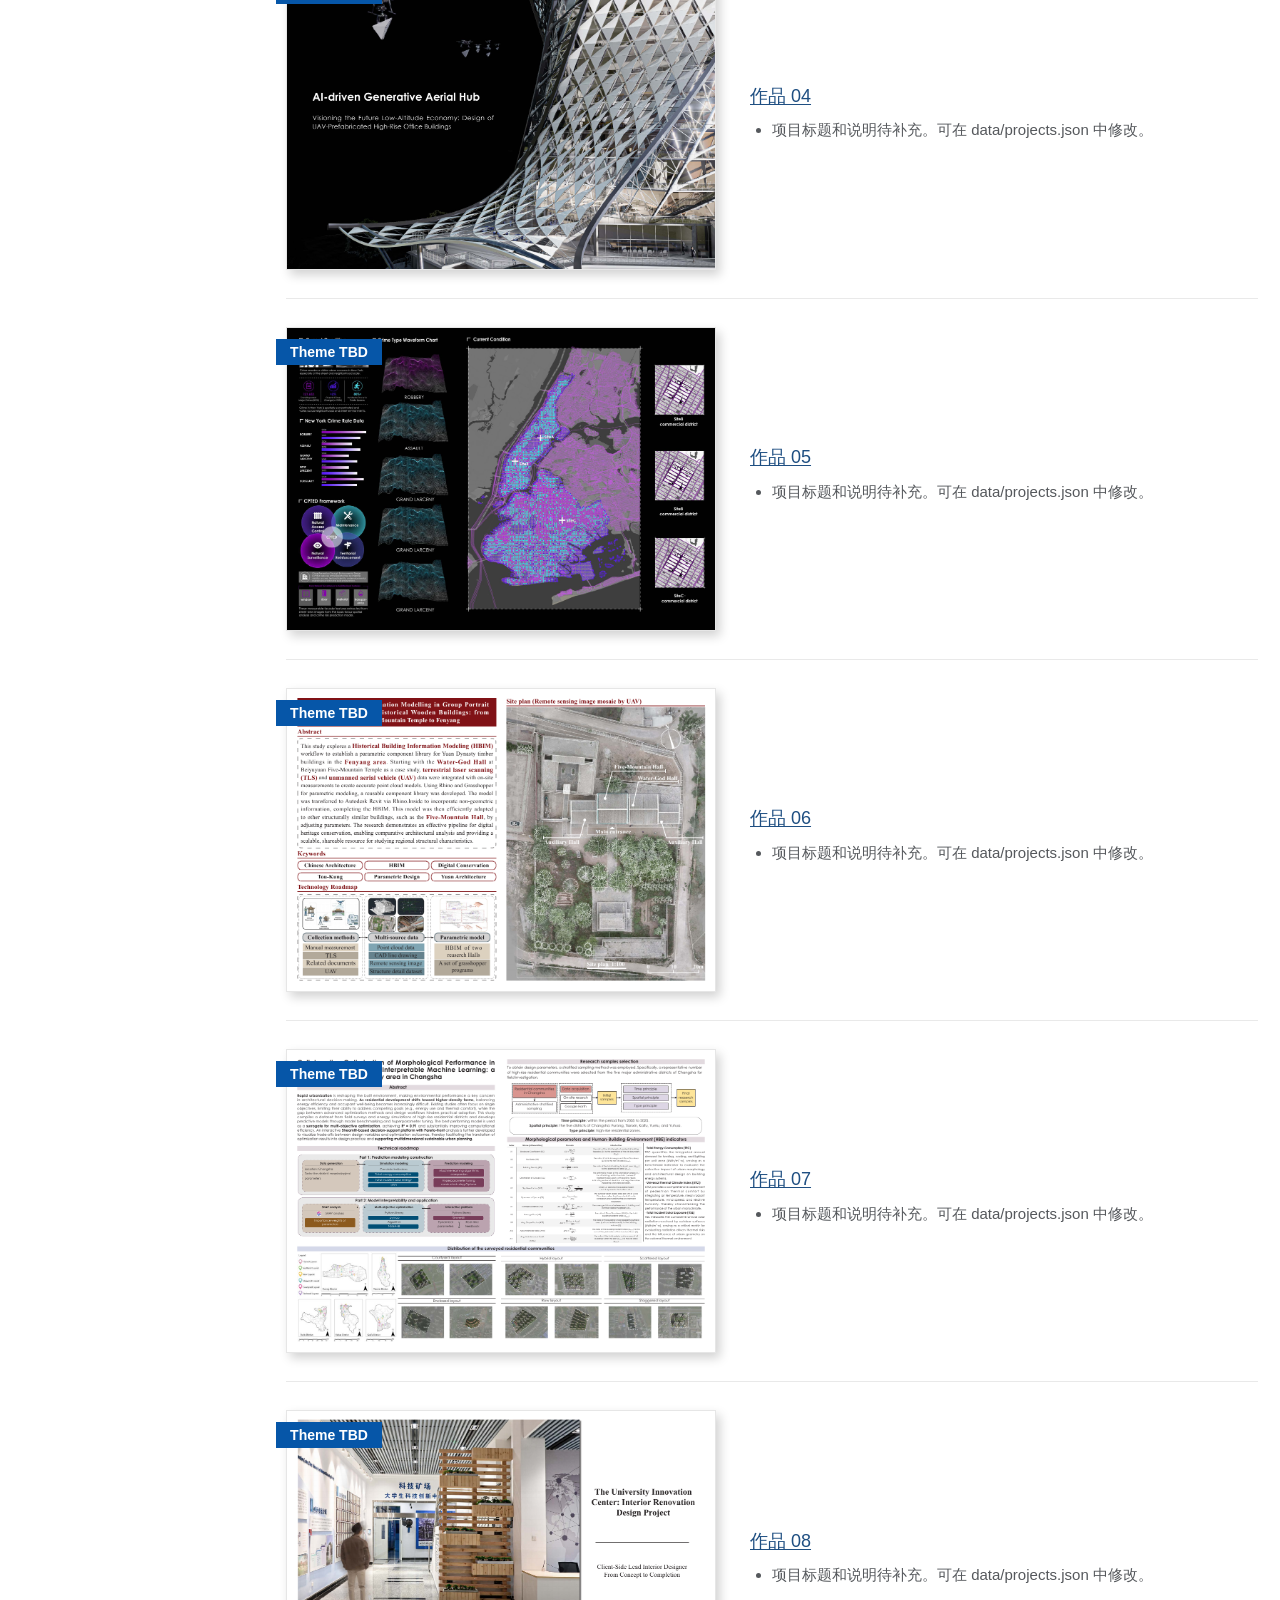
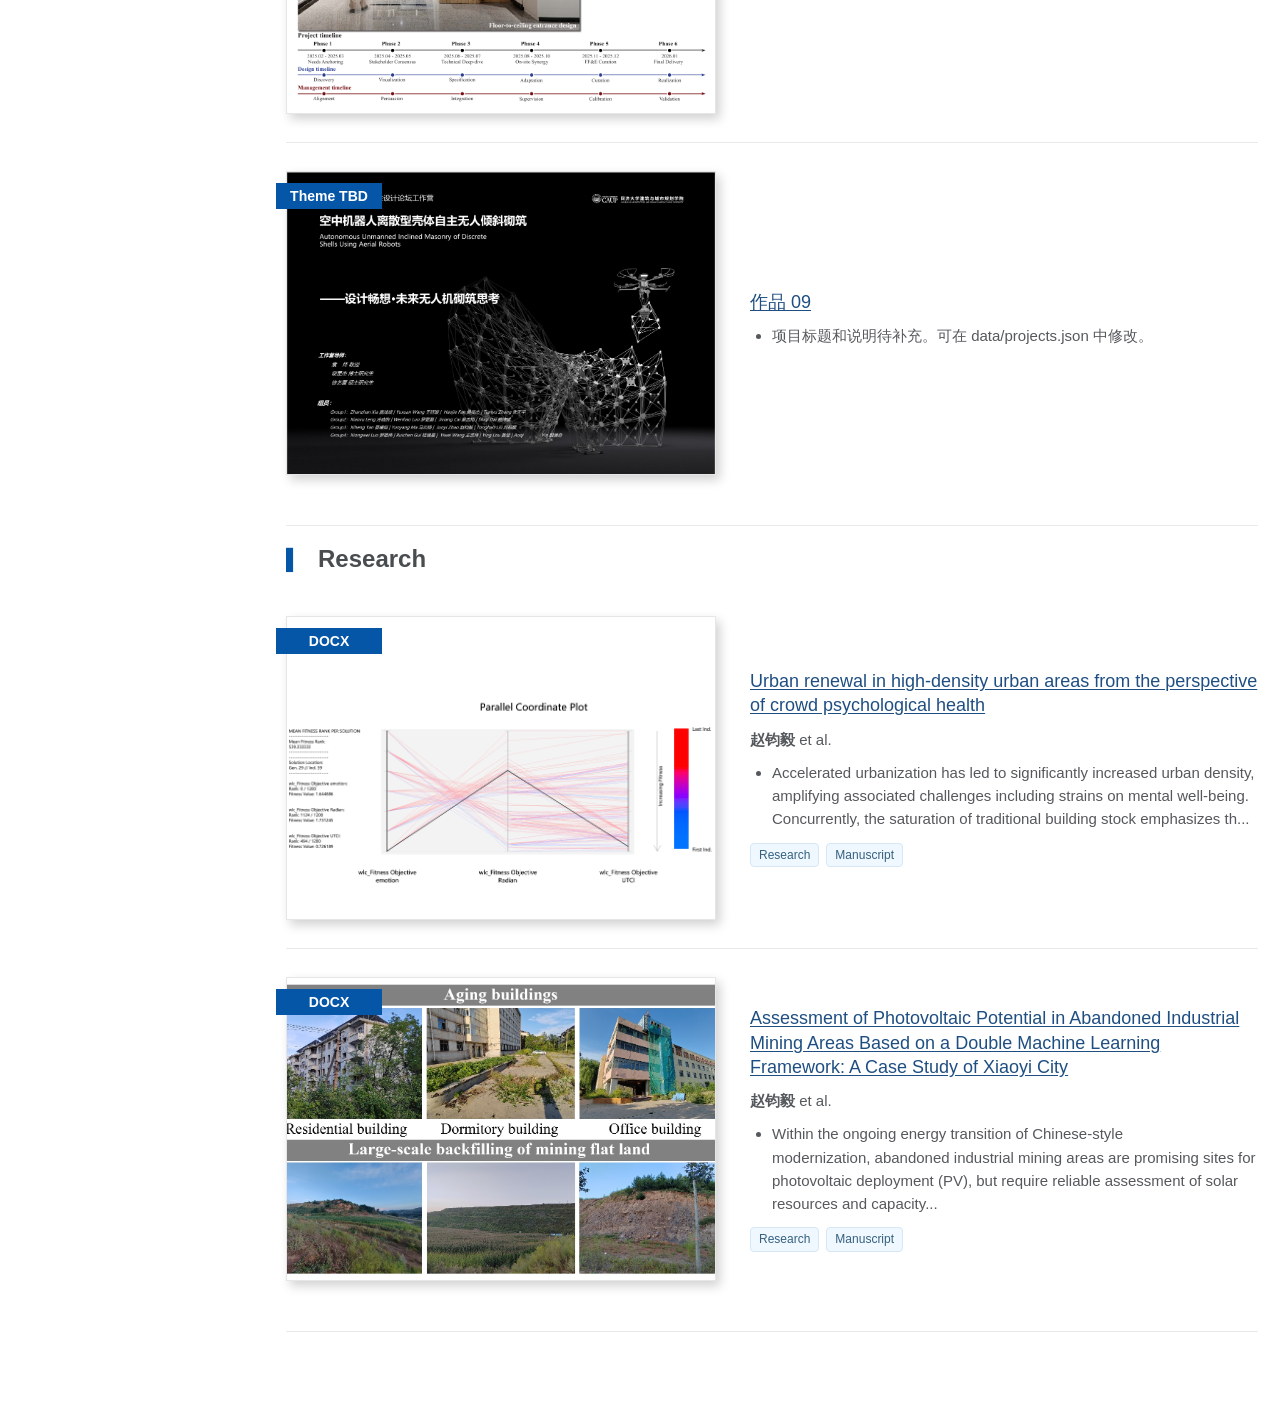
==== commit ada1fedc: "Adjust project entries" ====
--- a/index.html
+++ b/index.html
@@ -15,7 +15,6 @@
         <a href="#news">News</a>
         <a href="#projects">Selected Works</a>
         <a href="#research">Research</a>
-        <a href="#cv">CV</a>
       </nav>
     </header>
 
@@ -63,15 +62,6 @@
           <h2><span class="section-icon">▌</span>Research</h2>
           <div id="papers-list" class="entry-list" aria-live="polite"></div>
         </section>
-
-        <section id="cv" class="section cv-section">
-          <h2><span class="section-icon">▤</span>CV</h2>
-          <p>
-            The current CV is available as a PDF. Later, education, honors, skills, and experience can be converted
-            into structured sections on this page.
-          </p>
-          <a id="cv-link-footer" class="text-link" href="assets/docs/CV.pdf" target="_blank" rel="noreferrer">Open CV PDF</a>
-        </section>
       </div>
     </main>
 
--- a/styles.css
+++ b/styles.css
@@ -244,14 +244,16 @@
   position: absolute;
   top: 12px;
   left: -10px;
+  max-width: min(78%, 280px);
   min-width: 106px;
-  padding: 4px 10px;
+  padding: 5px 12px;
   background: var(--blue);
   color: #fff;
   font-size: 14px;
   font-weight: 700;
   line-height: 1.15;
   text-align: center;
+  white-space: normal;
 }
 
 .entry-title {
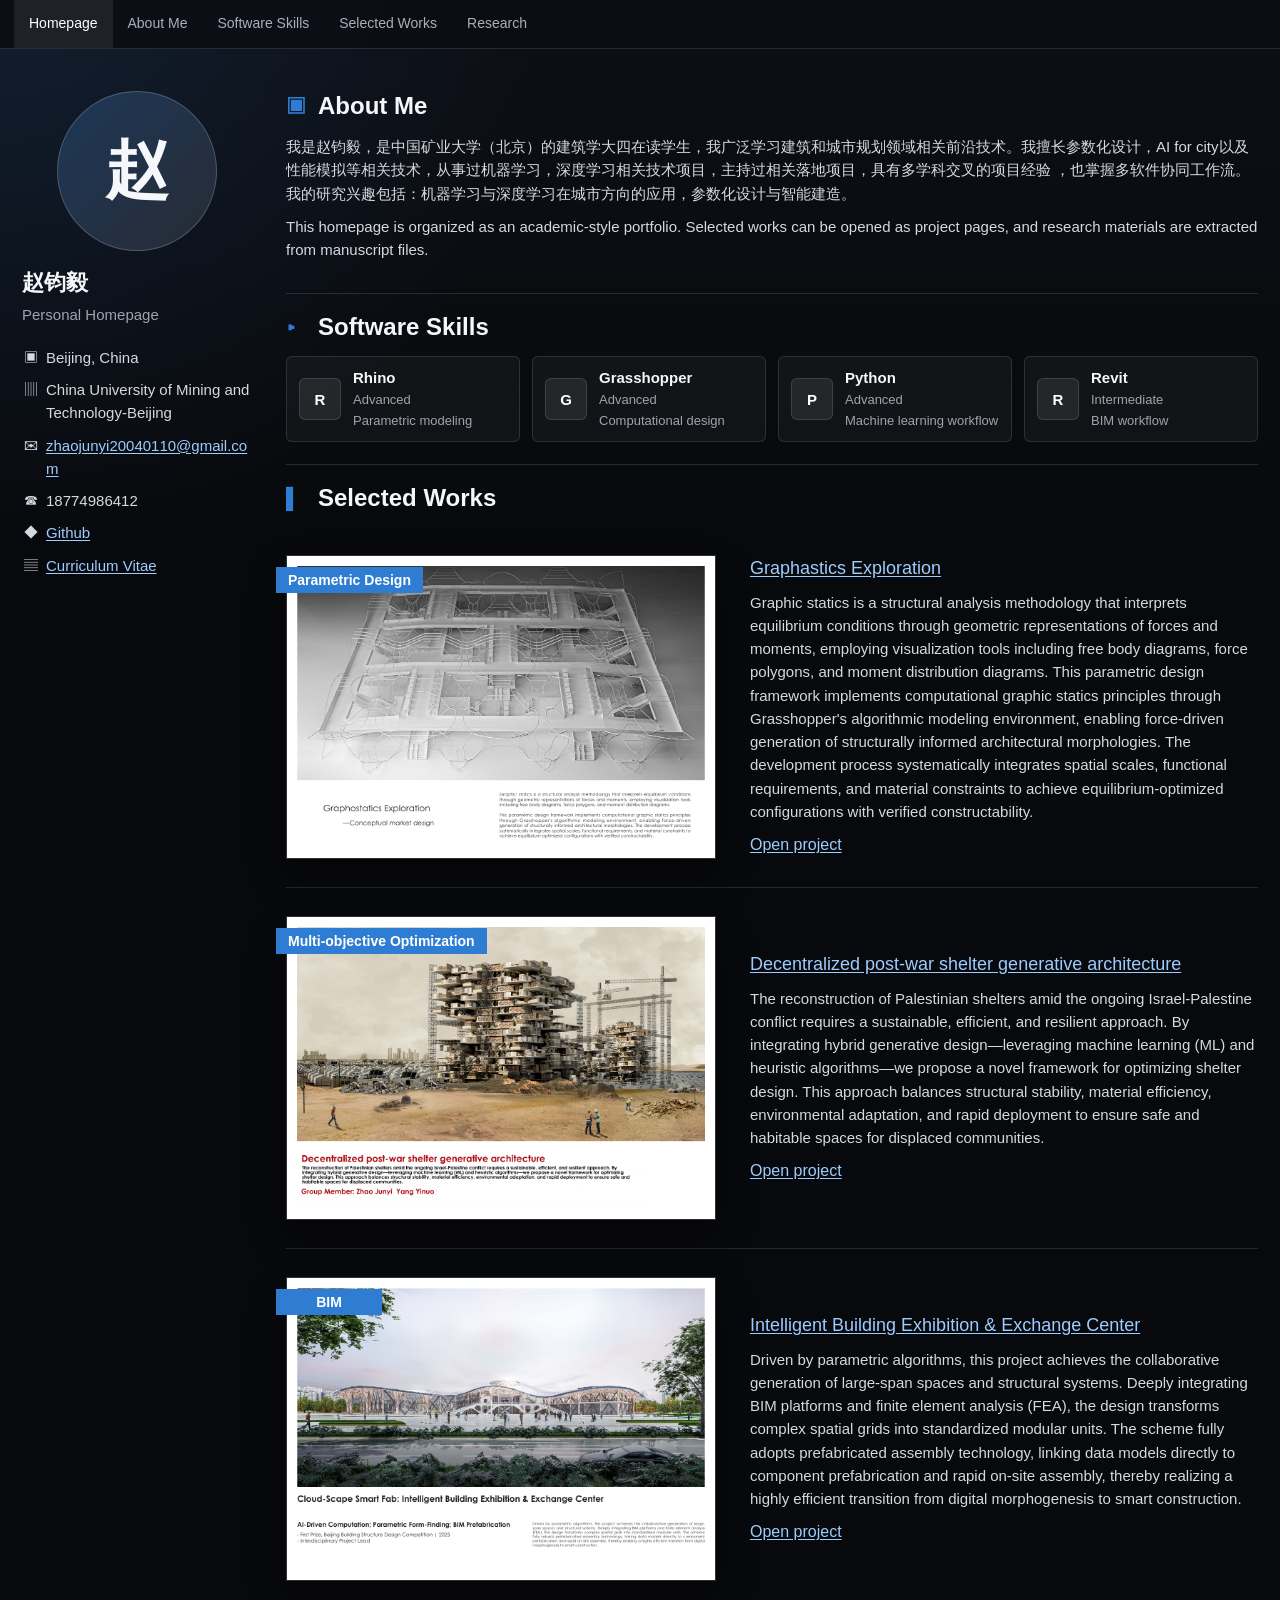
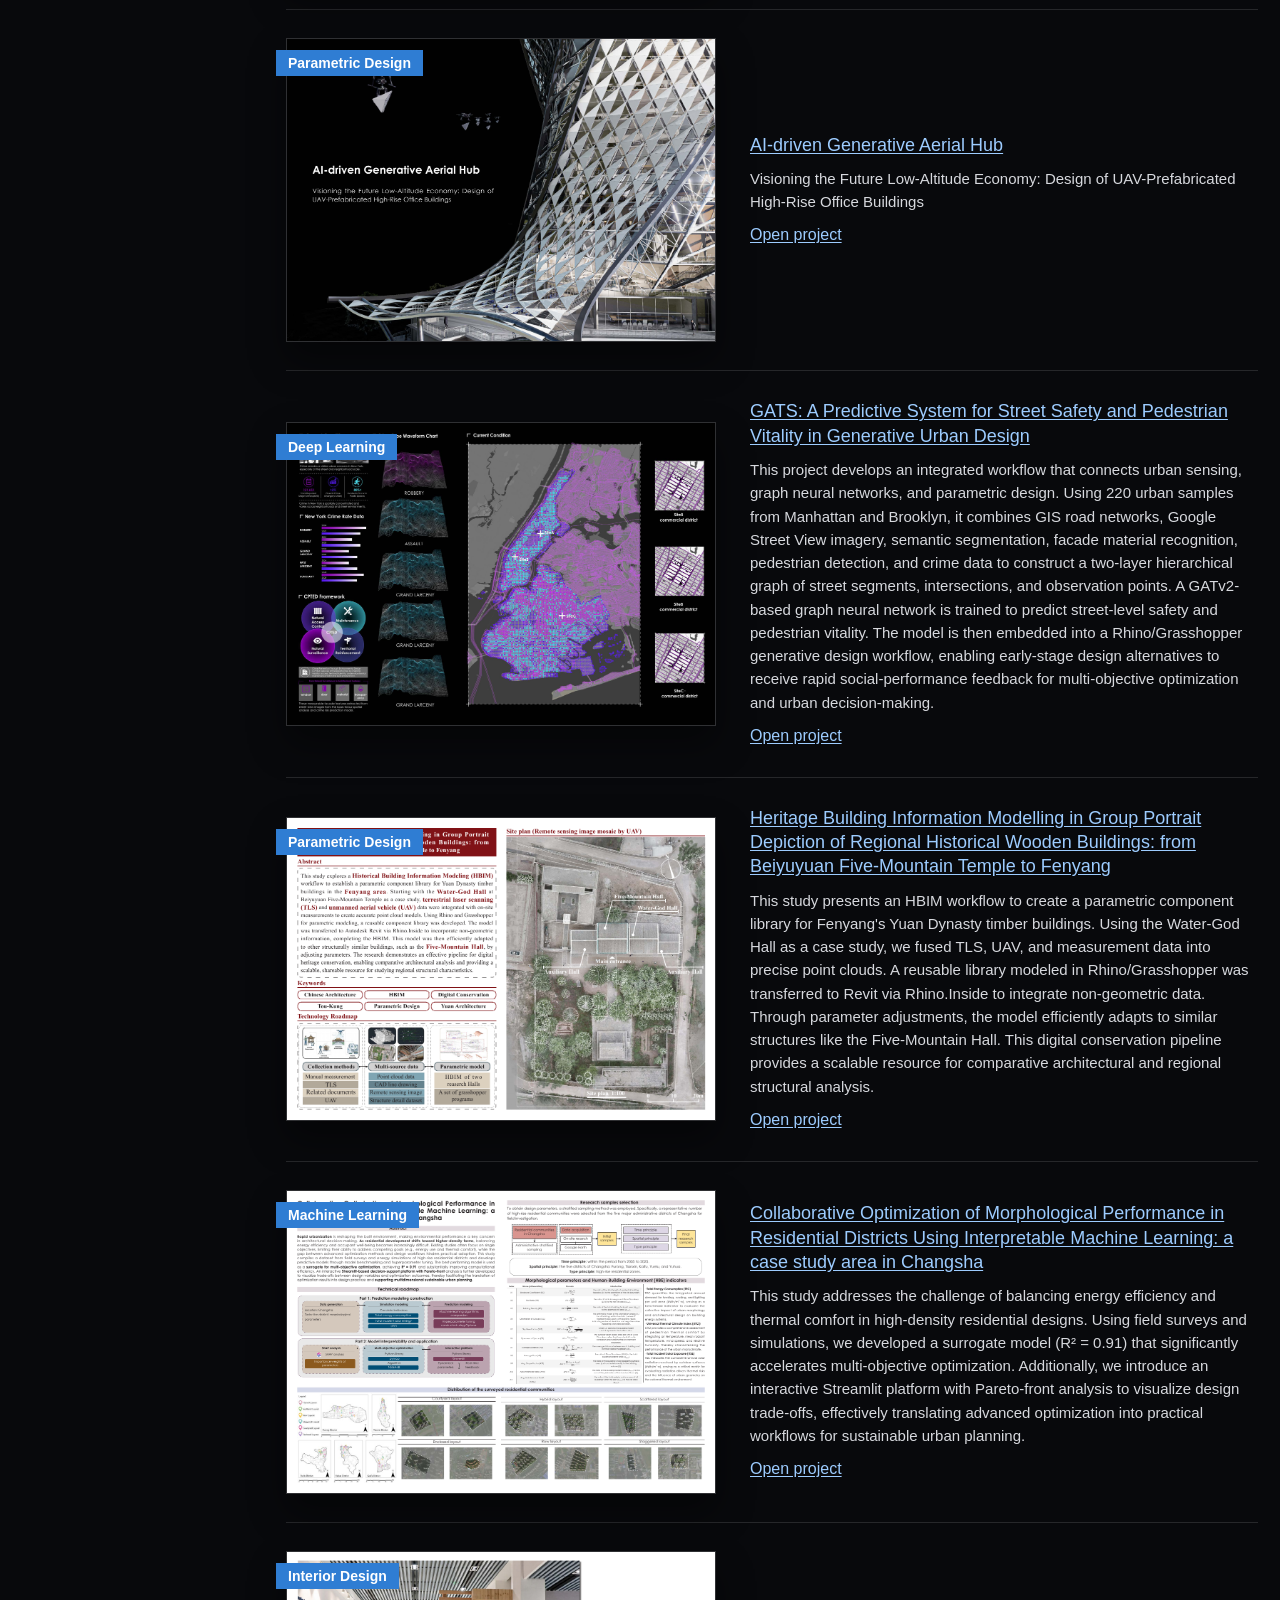
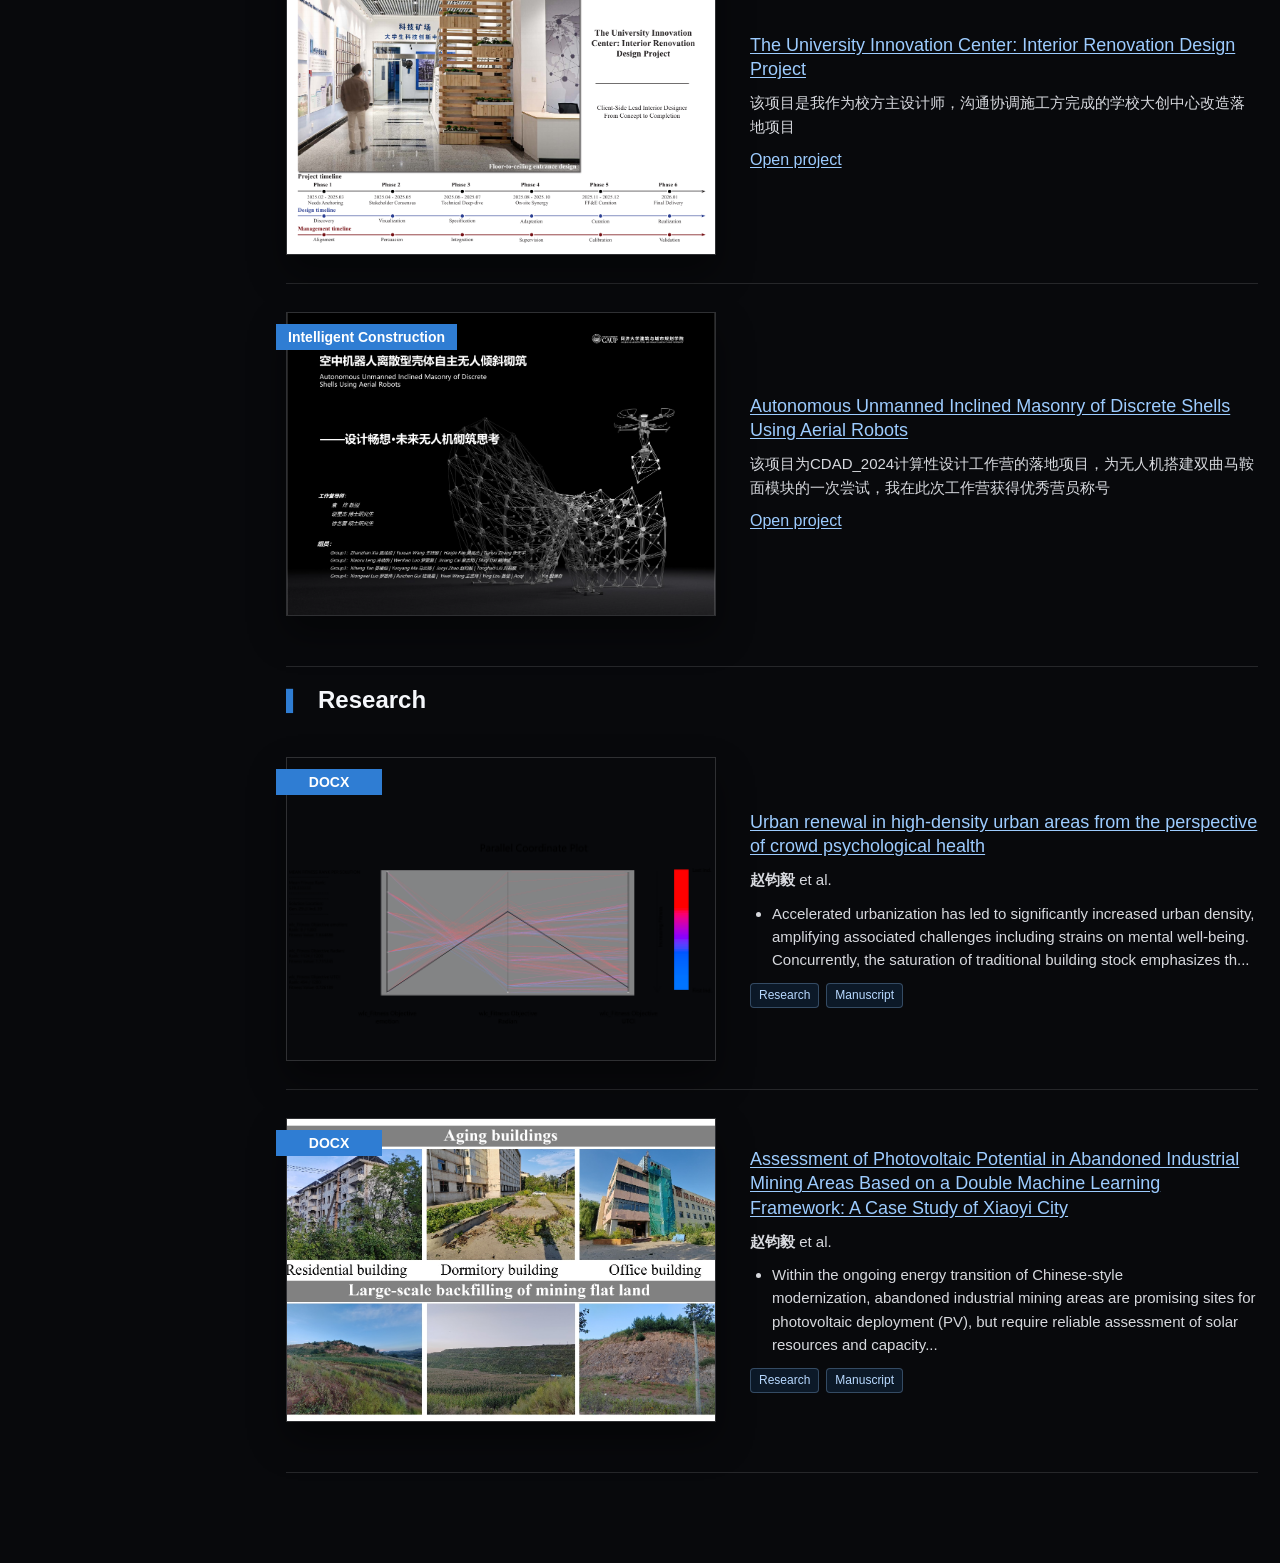
==== commit 6ce3d5d8: "完善部分信息" ====
--- a/index.html
+++ b/index.html
@@ -12,7 +12,7 @@
       <nav class="topnav" aria-label="Primary navigation">
         <a class="active" href="#top">Homepage</a>
         <a href="#about">About Me</a>
-        <a href="#news">News</a>
+        <a href="#skills">Software Skills</a>
         <a href="#projects">Selected Works</a>
         <a href="#research">Research</a>
       </nav>
@@ -26,6 +26,7 @@
 
         <ul class="profile-links">
           <li><span class="icon">▣</span><span id="profile-location">待补充</span></li>
+          <li><span class="icon">▥</span><span id="profile-school">待补充</span></li>
           <li><span class="icon">✉</span><a id="profile-email" href="mailto:zhaojunyi20040110@gmail.com">zhaojunyi20040110@gmail.com</a></li>
           <li><span class="icon">☎</span><span id="profile-phone">18774986412</span></li>
           <li><span class="icon">◆</span><a href="https://github.com/SmallZhao-1" target="_blank" rel="noreferrer">Github</a></li>
@@ -40,17 +41,14 @@
             个人介绍待补充。建议用 2-4 句话概括你的方向、能力、关注的问题和正在寻找的机会。
           </p>
           <p>
-            This homepage is organized as an academic-style portfolio. Selected works can be opened as project PDFs,
+            This homepage is organized as an academic-style portfolio. Selected works can be opened as project pages,
             and research materials are extracted from manuscript files.
           </p>
         </section>
 
-        <section id="news" class="section">
-          <h2><span class="section-icon">▸</span>News</h2>
-          <ul class="news-list">
-            <li><strong>2026.06:</strong> Personal portfolio homepage published on GitHub Pages.</li>
-            <li><strong>To update:</strong> Add project titles, roles, awards, and short descriptions in <code>data/projects.json</code>.</li>
-          </ul>
+        <section id="skills" class="section">
+          <h2><span class="section-icon">▸</span>Software Skills</h2>
+          <div id="software-skills" class="skills-grid" aria-live="polite"></div>
         </section>
 
         <section id="projects" class="section">
--- a/styles.css
+++ b/styles.css
@@ -1,15 +1,16 @@
 :root {
-  color-scheme: light;
-  --text: #55585c;
-  --heading: #4a4d50;
-  --link: #1f4f82;
-  --link-hover: #0a67a8;
-  --muted: #777d84;
-  --rule: #e9e9e9;
-  --bg: #ffffff;
-  --nav: #fafafa;
-  --blue: #0656a8;
-  --soft-blue: #eff7ff;
+  color-scheme: dark;
+  --text: #d7d9de;
+  --heading: #f5f7fb;
+  --link: #9dccff;
+  --link-hover: #ffffff;
+  --muted: #9da4af;
+  --rule: rgba(255, 255, 255, 0.12);
+  --bg: #08090c;
+  --nav: rgba(12, 14, 19, 0.9);
+  --panel: #10131a;
+  --blue: #2f7dd3;
+  --soft-blue: rgba(47, 125, 211, 0.14);
 }
 
 * {
@@ -22,7 +23,9 @@
 
 body {
   margin: 0;
-  background: var(--bg);
+  background:
+    radial-gradient(circle at top left, rgba(47, 125, 211, 0.14), transparent 34rem),
+    linear-gradient(180deg, #0d0f15 0%, var(--bg) 34rem);
   color: var(--text);
   font-family:
     "Helvetica Neue", Arial, "Microsoft YaHei", "PingFang SC", sans-serif;
@@ -52,6 +55,7 @@
   min-height: 48px;
   background: var(--nav);
   border-bottom: 1px solid var(--rule);
+  backdrop-filter: blur(16px);
 }
 
 .topnav {
@@ -71,15 +75,15 @@
   align-items: center;
   min-height: 48px;
   padding: 0 15px;
-  color: #60666d;
+  color: #a9b0ba;
   font-size: 14px;
   text-decoration: none;
 }
 
 .topnav a.active,
 .topnav a:hover {
-  color: #33383d;
-  background: #f3f3f3;
+  color: #ffffff;
+  background: rgba(255, 255, 255, 0.08);
 }
 
 .page-shell {
@@ -104,12 +108,12 @@
   height: 160px;
   margin: 0 auto 18px;
   overflow: hidden;
-  border: 1px solid #ddd;
+  border: 1px solid rgba(255, 255, 255, 0.2);
   border-radius: 50%;
   background:
-    linear-gradient(135deg, rgba(6, 86, 168, 0.12), rgba(46, 158, 143, 0.14)),
-    #f8f8f8;
-  color: var(--blue);
+    linear-gradient(135deg, rgba(47, 125, 211, 0.3), rgba(255, 255, 255, 0.08)),
+    #151923;
+  color: #f5f7fb;
   font-size: 64px;
   font-weight: 700;
 }
@@ -154,7 +158,7 @@
 }
 
 .icon {
-  color: #2d2d2d;
+  color: #d5d9e1;
   font-size: 14px;
   line-height: 1.6;
   text-align: center;
@@ -202,10 +206,70 @@
   margin: 6px 0;
 }
 
+.skills-grid {
+  display: grid;
+  grid-template-columns: repeat(auto-fit, minmax(190px, 1fr));
+  gap: 12px;
+}
+
+.skill-card {
+  display: grid;
+  grid-template-columns: 42px minmax(0, 1fr);
+  gap: 12px;
+  align-items: center;
+  min-height: 74px;
+  padding: 12px;
+  background: rgba(255, 255, 255, 0.04);
+  border: 1px solid var(--rule);
+  border-radius: 6px;
+}
+
+.skill-icon {
+  display: grid;
+  place-items: center;
+  width: 42px;
+  height: 42px;
+  overflow: hidden;
+  background: rgba(255, 255, 255, 0.08);
+  border: 1px solid rgba(255, 255, 255, 0.12);
+  border-radius: 6px;
+  color: #ffffff;
+  font-weight: 700;
+}
+
+.skill-icon img {
+  width: 28px;
+  height: 28px;
+  object-fit: contain;
+}
+
+.skill-card h3 {
+  margin: 0;
+  color: var(--heading);
+  font-size: 15px;
+  line-height: 1.25;
+}
+
+.skill-card p {
+  margin: 3px 0 0;
+  color: var(--muted);
+  font-size: 13px;
+  line-height: 1.35;
+}
+
+.skill-level {
+  color: #b8d9ff;
+}
+
+.empty-note {
+  margin: 0;
+  color: var(--muted);
+}
+
 code {
   padding: 1px 5px;
-  background: #f5f5f5;
-  border: 1px solid #ececec;
+  background: rgba(255, 255, 255, 0.08);
+  border: 1px solid rgba(255, 255, 255, 0.12);
   border-radius: 4px;
   font-size: 13px;
 }
@@ -236,8 +300,8 @@
   width: 100%;
   aspect-ratio: 1.414 / 1;
   object-fit: cover;
-  border: 1px solid #e6e6e6;
-  box-shadow: 4px 5px 10px rgba(0, 0, 0, 0.18);
+  border: 1px solid rgba(255, 255, 255, 0.16);
+  box-shadow: 0 18px 34px rgba(0, 0, 0, 0.42);
 }
 
 .badge {
@@ -272,6 +336,10 @@
   margin: 0 0 9px;
 }
 
+.entry-summary-text {
+  margin: 0 0 12px;
+}
+
 .entry-summary {
   padding-left: 22px;
 }
@@ -293,14 +361,93 @@
   min-height: 24px;
   padding: 2px 8px;
   background: var(--soft-blue);
-  border: 1px solid #d6e8f8;
+  border: 1px solid rgba(157, 204, 255, 0.28);
   border-radius: 4px;
-  color: #35617f;
+  color: #b8d9ff;
   font-size: 12px;
 }
 
 .text-link {
   font-size: 16px;
+}
+
+.button-link {
+  display: inline-flex;
+  align-items: center;
+  min-height: 34px;
+  padding: 0 12px;
+  background: var(--blue);
+  border: 1px solid rgba(255, 255, 255, 0.14);
+  border-radius: 4px;
+  color: #ffffff;
+  font-size: 14px;
+  text-decoration: none;
+}
+
+.button-link:hover {
+  color: #ffffff;
+  background: #3b8be5;
+}
+
+.project-shell {
+  max-width: 1120px;
+  margin: 0 auto;
+  padding: 42px 22px 72px;
+}
+
+.project-header {
+  padding-bottom: 24px;
+  margin-bottom: 24px;
+  border-bottom: 1px solid var(--rule);
+}
+
+.project-header h1 {
+  max-width: 920px;
+  margin: 6px 0 12px;
+  color: var(--heading);
+  font-size: 42px;
+  line-height: 1.12;
+}
+
+.project-header p {
+  max-width: 900px;
+  margin: 0 0 12px;
+}
+
+.project-kicker {
+  color: var(--muted);
+  font-size: 13px;
+  text-transform: uppercase;
+}
+
+.back-link {
+  display: inline-flex;
+  margin-bottom: 16px;
+  font-size: 14px;
+}
+
+.project-actions {
+  display: flex;
+  flex-wrap: wrap;
+  gap: 10px;
+  margin: 16px 0 0;
+}
+
+.project-pages {
+  display: grid;
+  gap: 22px;
+}
+
+.project-page {
+  margin: 0;
+}
+
+.project-page img {
+  width: 100%;
+  height: auto;
+  background: #ffffff;
+  border: 1px solid rgba(255, 255, 255, 0.16);
+  box-shadow: 0 18px 34px rgba(0, 0, 0, 0.42);
 }
 
 @media (max-width: 900px) {
@@ -355,4 +502,12 @@
   .profile-links {
     grid-template-columns: 1fr;
   }
-}
+
+  .project-shell {
+    padding: 28px 16px 52px;
+  }
+
+  .project-header h1 {
+    font-size: 30px;
+  }
+}
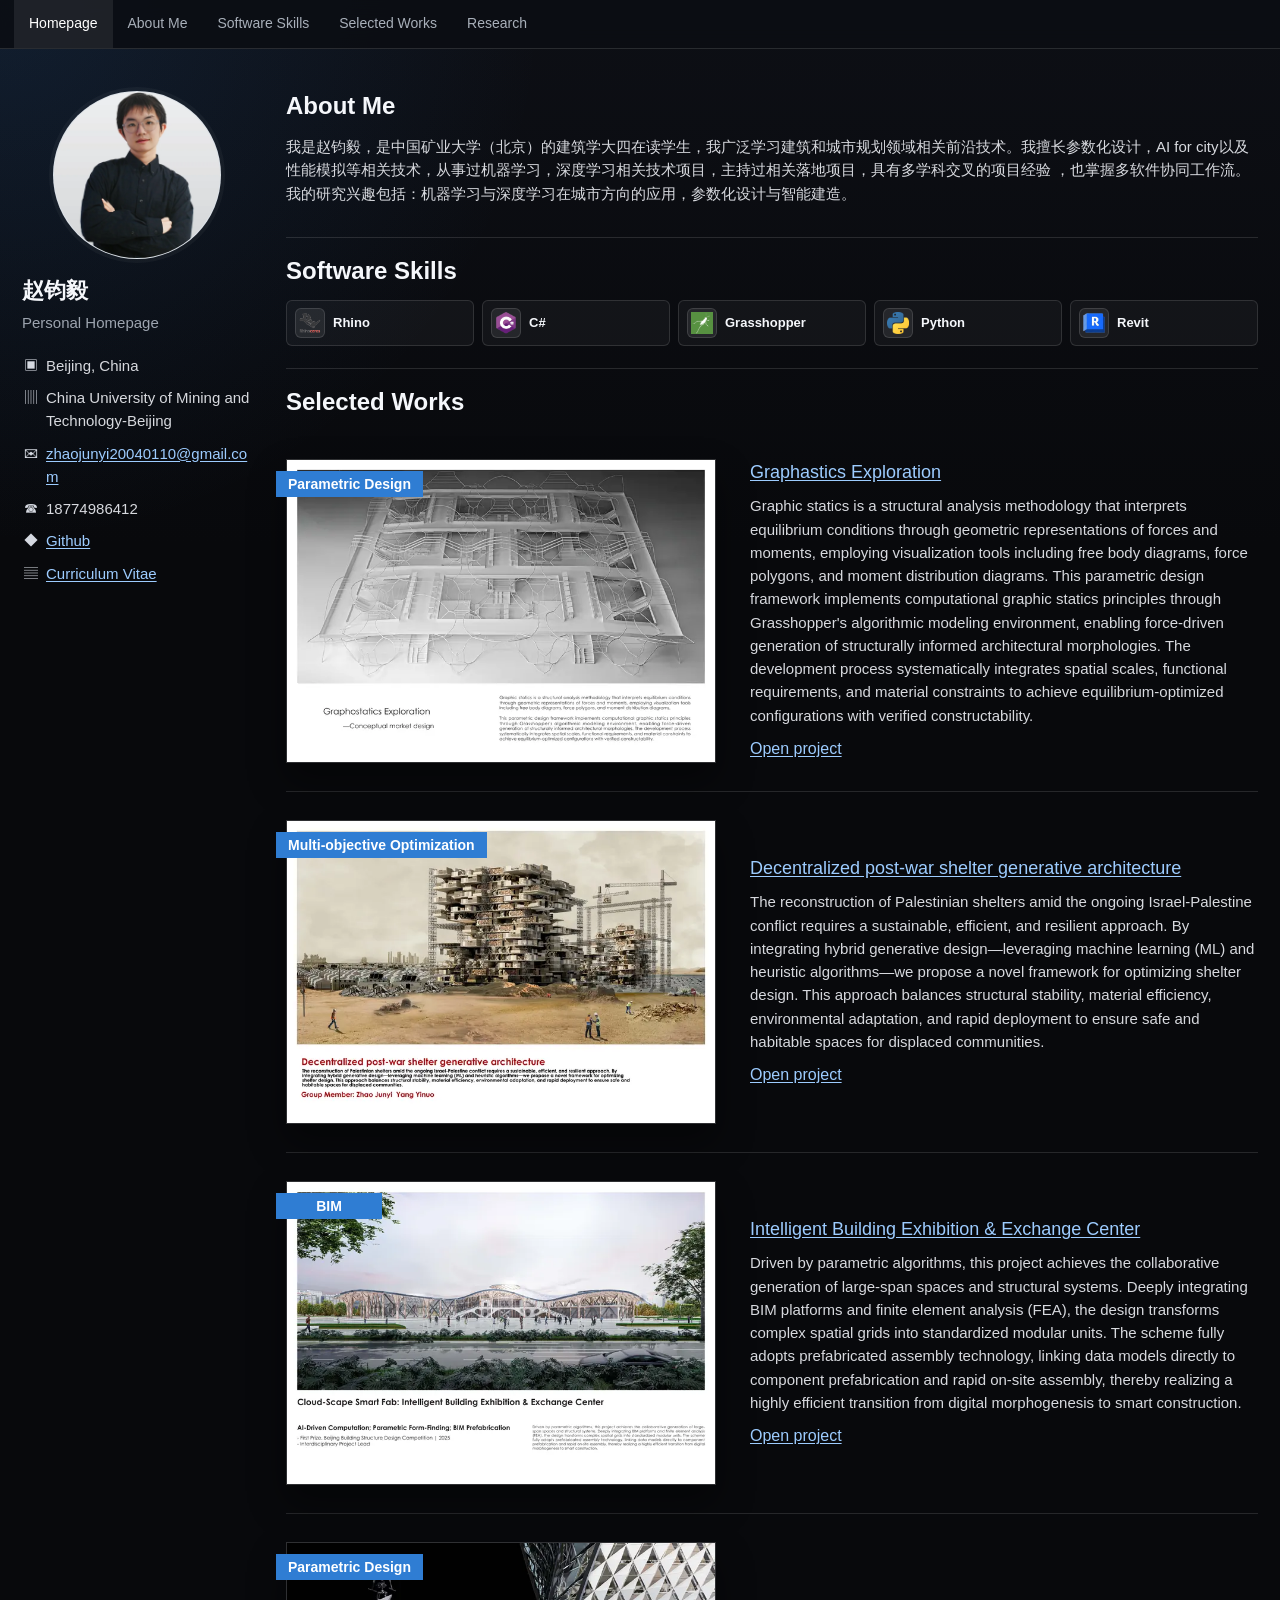
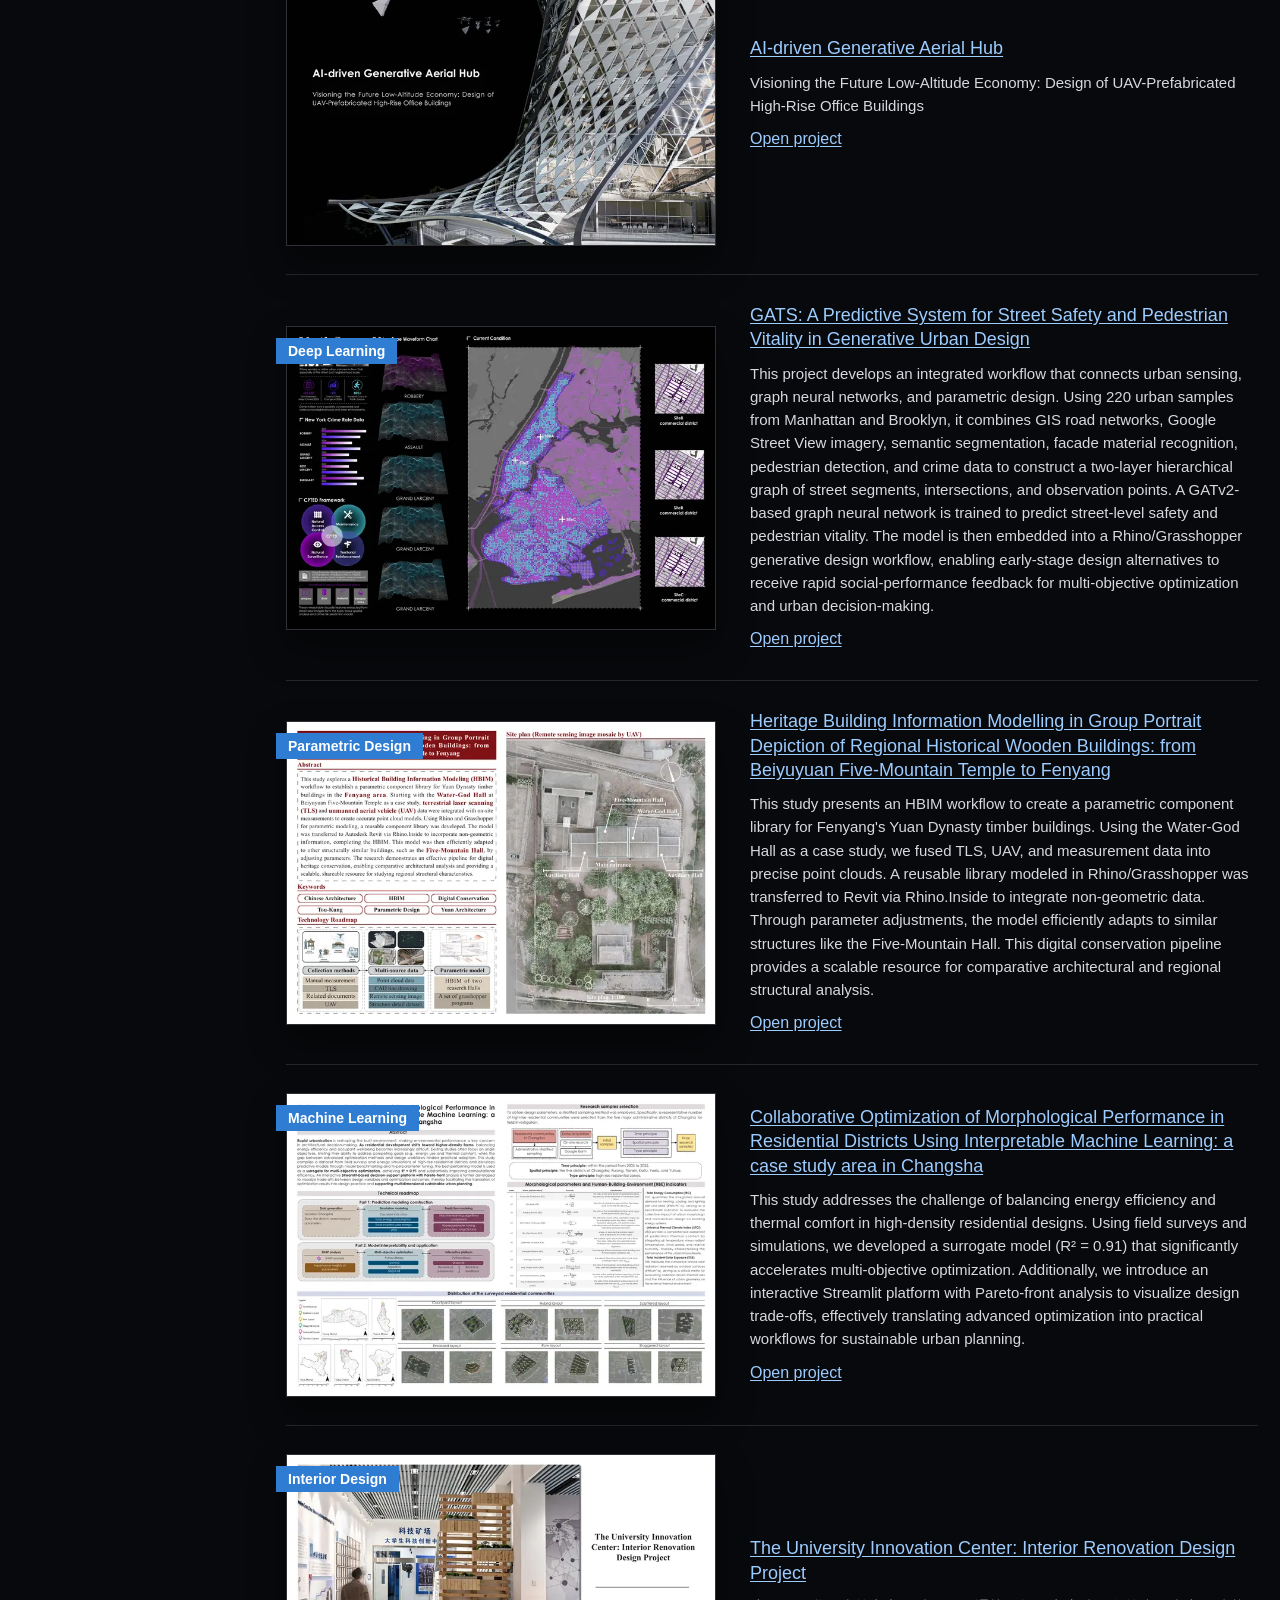
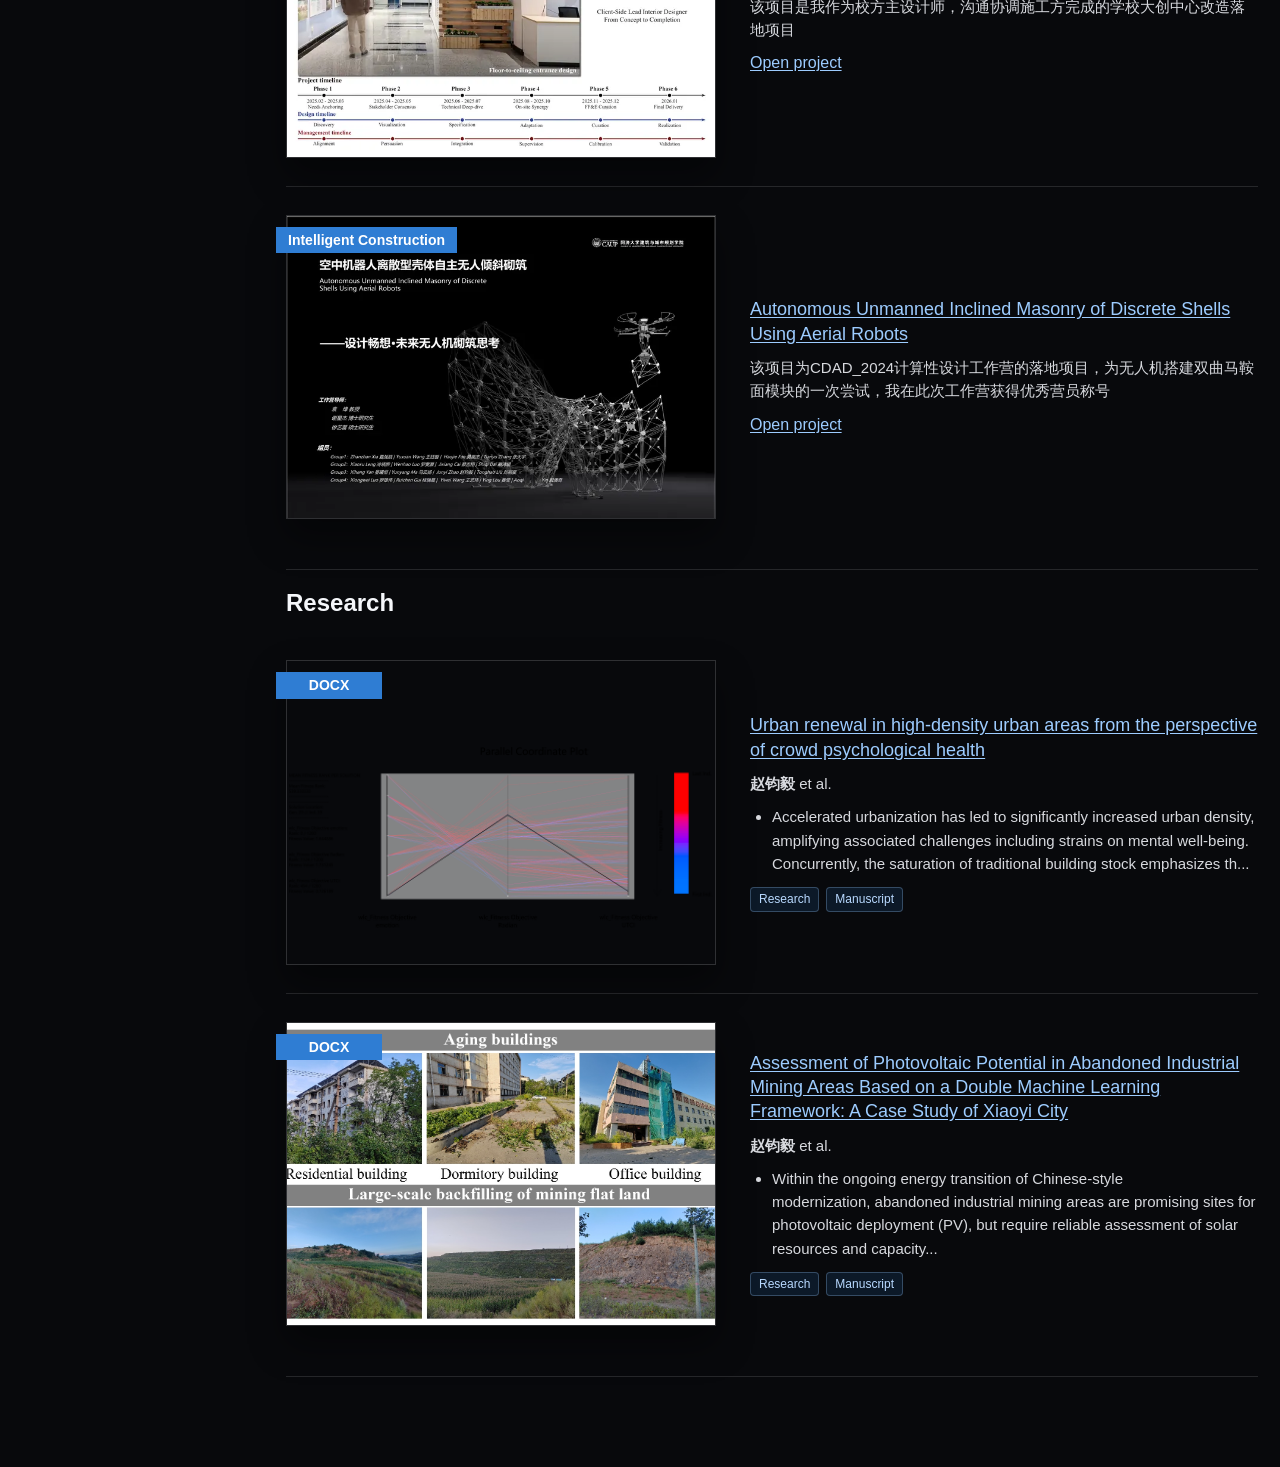
==== commit f71c7214: "完善6.26" ====
--- a/index.html
+++ b/index.html
@@ -36,28 +36,24 @@
 
       <div class="content">
         <section id="about" class="section">
-          <h2><span class="section-icon">▣</span>About Me</h2>
+          <h2>About Me</h2>
           <p id="profile-bio">
             个人介绍待补充。建议用 2-4 句话概括你的方向、能力、关注的问题和正在寻找的机会。
-          </p>
-          <p>
-            This homepage is organized as an academic-style portfolio. Selected works can be opened as project pages,
-            and research materials are extracted from manuscript files.
           </p>
         </section>
 
         <section id="skills" class="section">
-          <h2><span class="section-icon">▸</span>Software Skills</h2>
+          <h2>Software Skills</h2>
           <div id="software-skills" class="skills-grid" aria-live="polite"></div>
         </section>
 
         <section id="projects" class="section">
-          <h2><span class="section-icon">▌</span>Selected Works</h2>
+          <h2>Selected Works</h2>
           <div id="projects-list" class="entry-list" aria-live="polite"></div>
         </section>
 
         <section id="research" class="section">
-          <h2><span class="section-icon">▌</span>Research</h2>
+          <h2>Research</h2>
           <div id="papers-list" class="entry-list" aria-live="polite"></div>
         </section>
       </div>
--- a/styles.css
+++ b/styles.css
@@ -104,15 +104,14 @@
 .avatar {
   display: grid;
   place-items: center;
-  width: 160px;
-  height: 160px;
+  width: 168px;
+  height: 168px;
   margin: 0 auto 18px;
   overflow: hidden;
-  border: 1px solid rgba(255, 255, 255, 0.2);
+  border: 1px solid rgba(220, 226, 235, 0.72);
   border-radius: 50%;
-  background:
-    linear-gradient(135deg, rgba(47, 125, 211, 0.3), rgba(255, 255, 255, 0.08)),
-    #151923;
+  background: #dfe2e4;
+  box-shadow: 0 0 0 4px rgba(255, 255, 255, 0.04);
   color: #f5f7fb;
   font-size: 64px;
   font-weight: 700;
@@ -122,6 +121,7 @@
   width: 100%;
   height: 100%;
   object-fit: cover;
+  object-position: center top;
 }
 
 .sidebar h1 {
@@ -208,17 +208,17 @@
 
 .skills-grid {
   display: grid;
-  grid-template-columns: repeat(auto-fit, minmax(190px, 1fr));
-  gap: 12px;
+  grid-template-columns: repeat(5, minmax(0, 1fr));
+  gap: 8px;
 }
 
 .skill-card {
   display: grid;
-  grid-template-columns: 42px minmax(0, 1fr);
-  gap: 12px;
+  grid-template-columns: 30px minmax(0, 1fr);
+  gap: 8px;
   align-items: center;
-  min-height: 74px;
-  padding: 12px;
+  min-height: 46px;
+  padding: 7px 8px;
   background: rgba(255, 255, 255, 0.04);
   border: 1px solid var(--rule);
   border-radius: 6px;
@@ -227,26 +227,28 @@
 .skill-icon {
   display: grid;
   place-items: center;
-  width: 42px;
-  height: 42px;
+  width: 30px;
+  height: 30px;
   overflow: hidden;
   background: rgba(255, 255, 255, 0.08);
   border: 1px solid rgba(255, 255, 255, 0.12);
   border-radius: 6px;
   color: #ffffff;
+  font-size: 13px;
   font-weight: 700;
 }
 
 .skill-icon img {
-  width: 28px;
-  height: 28px;
+  width: 22px;
+  height: 22px;
   object-fit: contain;
 }
 
 .skill-card h3 {
   margin: 0;
   color: var(--heading);
-  font-size: 15px;
+  overflow-wrap: anywhere;
+  font-size: 13px;
   line-height: 1.25;
 }
 
@@ -298,6 +300,7 @@
 
 .entry-media img {
   width: 100%;
+  height: auto;
   aspect-ratio: 1.414 / 1;
   object-fit: cover;
   border: 1px solid rgba(255, 255, 255, 0.16);
@@ -371,24 +374,6 @@
   font-size: 16px;
 }
 
-.button-link {
-  display: inline-flex;
-  align-items: center;
-  min-height: 34px;
-  padding: 0 12px;
-  background: var(--blue);
-  border: 1px solid rgba(255, 255, 255, 0.14);
-  border-radius: 4px;
-  color: #ffffff;
-  font-size: 14px;
-  text-decoration: none;
-}
-
-.button-link:hover {
-  color: #ffffff;
-  background: #3b8be5;
-}
-
 .project-shell {
   max-width: 1120px;
   margin: 0 auto;
@@ -414,6 +399,14 @@
   margin: 0 0 12px;
 }
 
+.project-header .project-keywords {
+  color: var(--text);
+}
+
+.project-keywords span {
+  font-weight: 700;
+}
+
 .project-kicker {
   color: var(--muted);
   font-size: 13px;
@@ -424,13 +417,6 @@
   display: inline-flex;
   margin-bottom: 16px;
   font-size: 14px;
-}
-
-.project-actions {
-  display: flex;
-  flex-wrap: wrap;
-  gap: 10px;
-  margin: 16px 0 0;
 }
 
 .project-pages {
@@ -474,6 +460,10 @@
     grid-column: 1 / -1;
     grid-template-columns: repeat(2, minmax(0, 1fr));
   }
+
+  .skills-grid {
+    grid-template-columns: repeat(4, minmax(0, 1fr));
+  }
 }
 
 @media (max-width: 720px) {
@@ -503,6 +493,10 @@
     grid-template-columns: 1fr;
   }
 
+  .skills-grid {
+    grid-template-columns: repeat(2, minmax(0, 1fr));
+  }
+
   .project-shell {
     padding: 28px 16px 52px;
   }
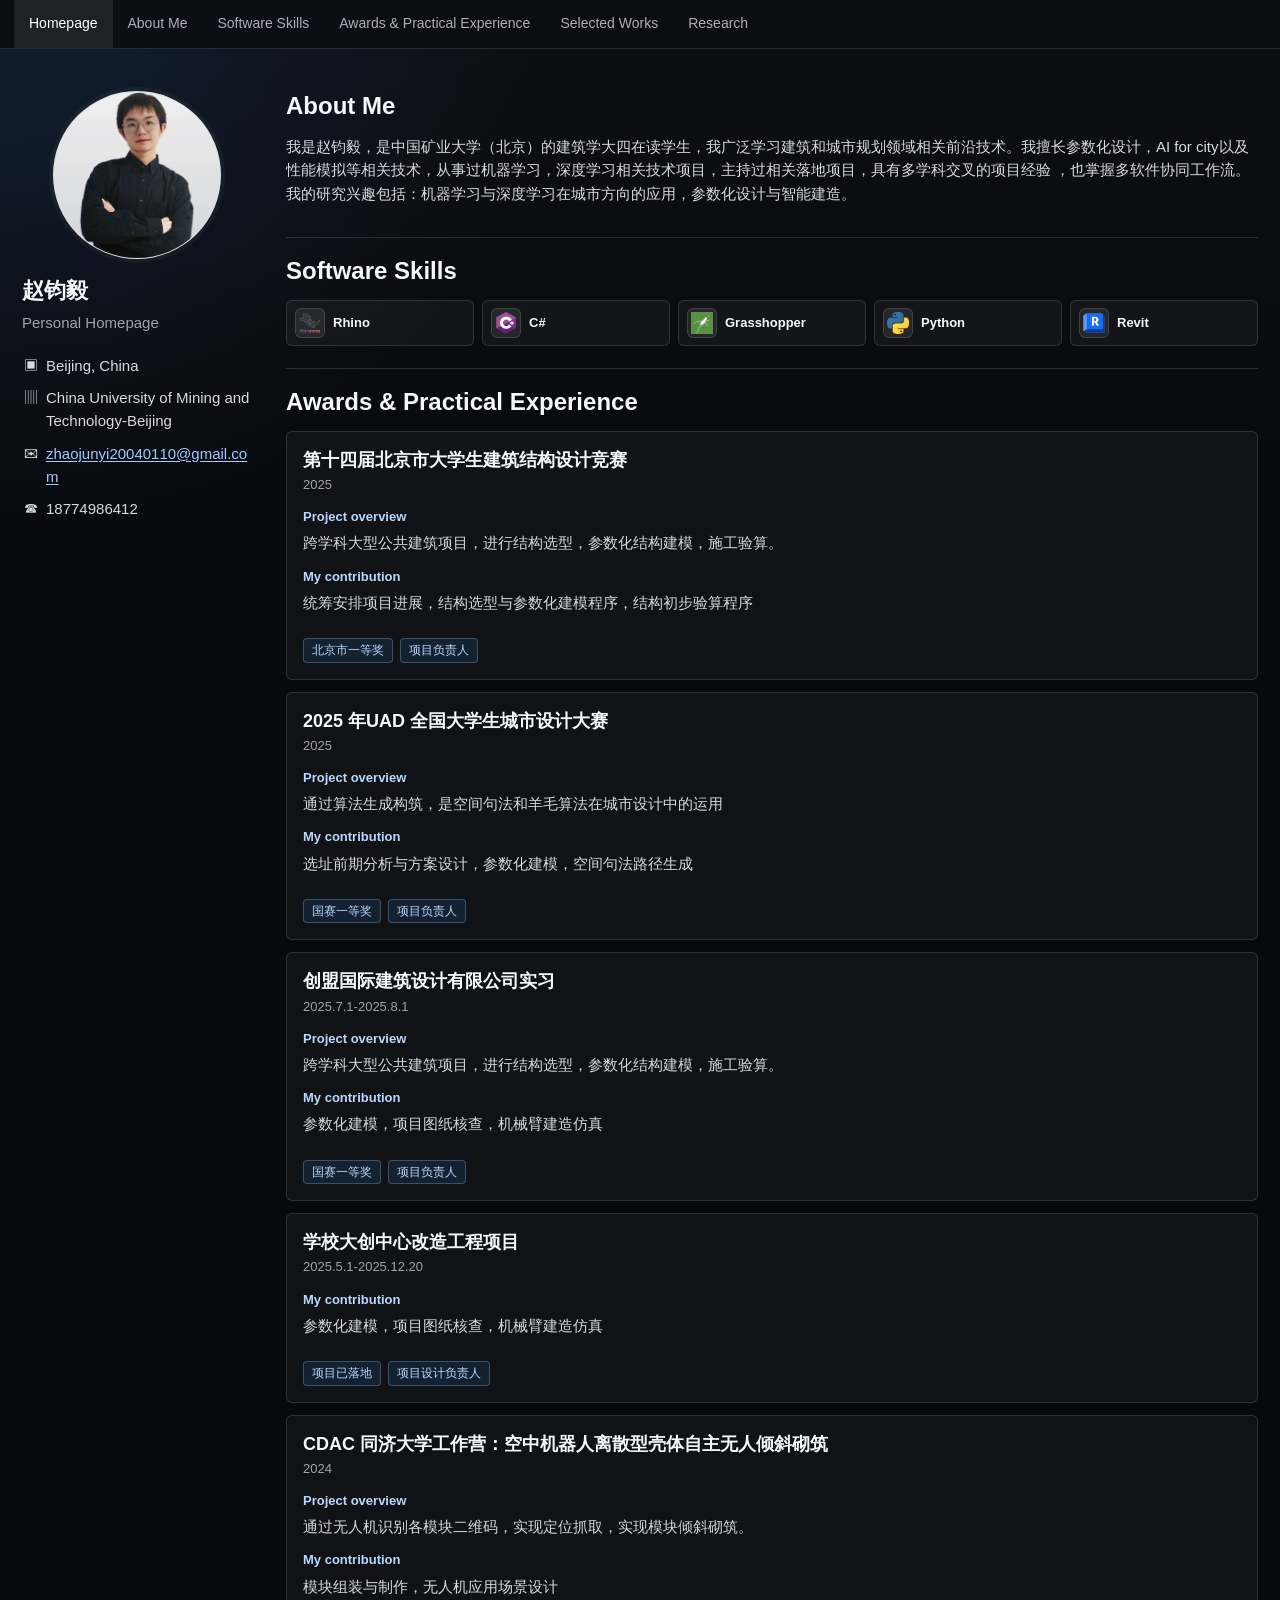
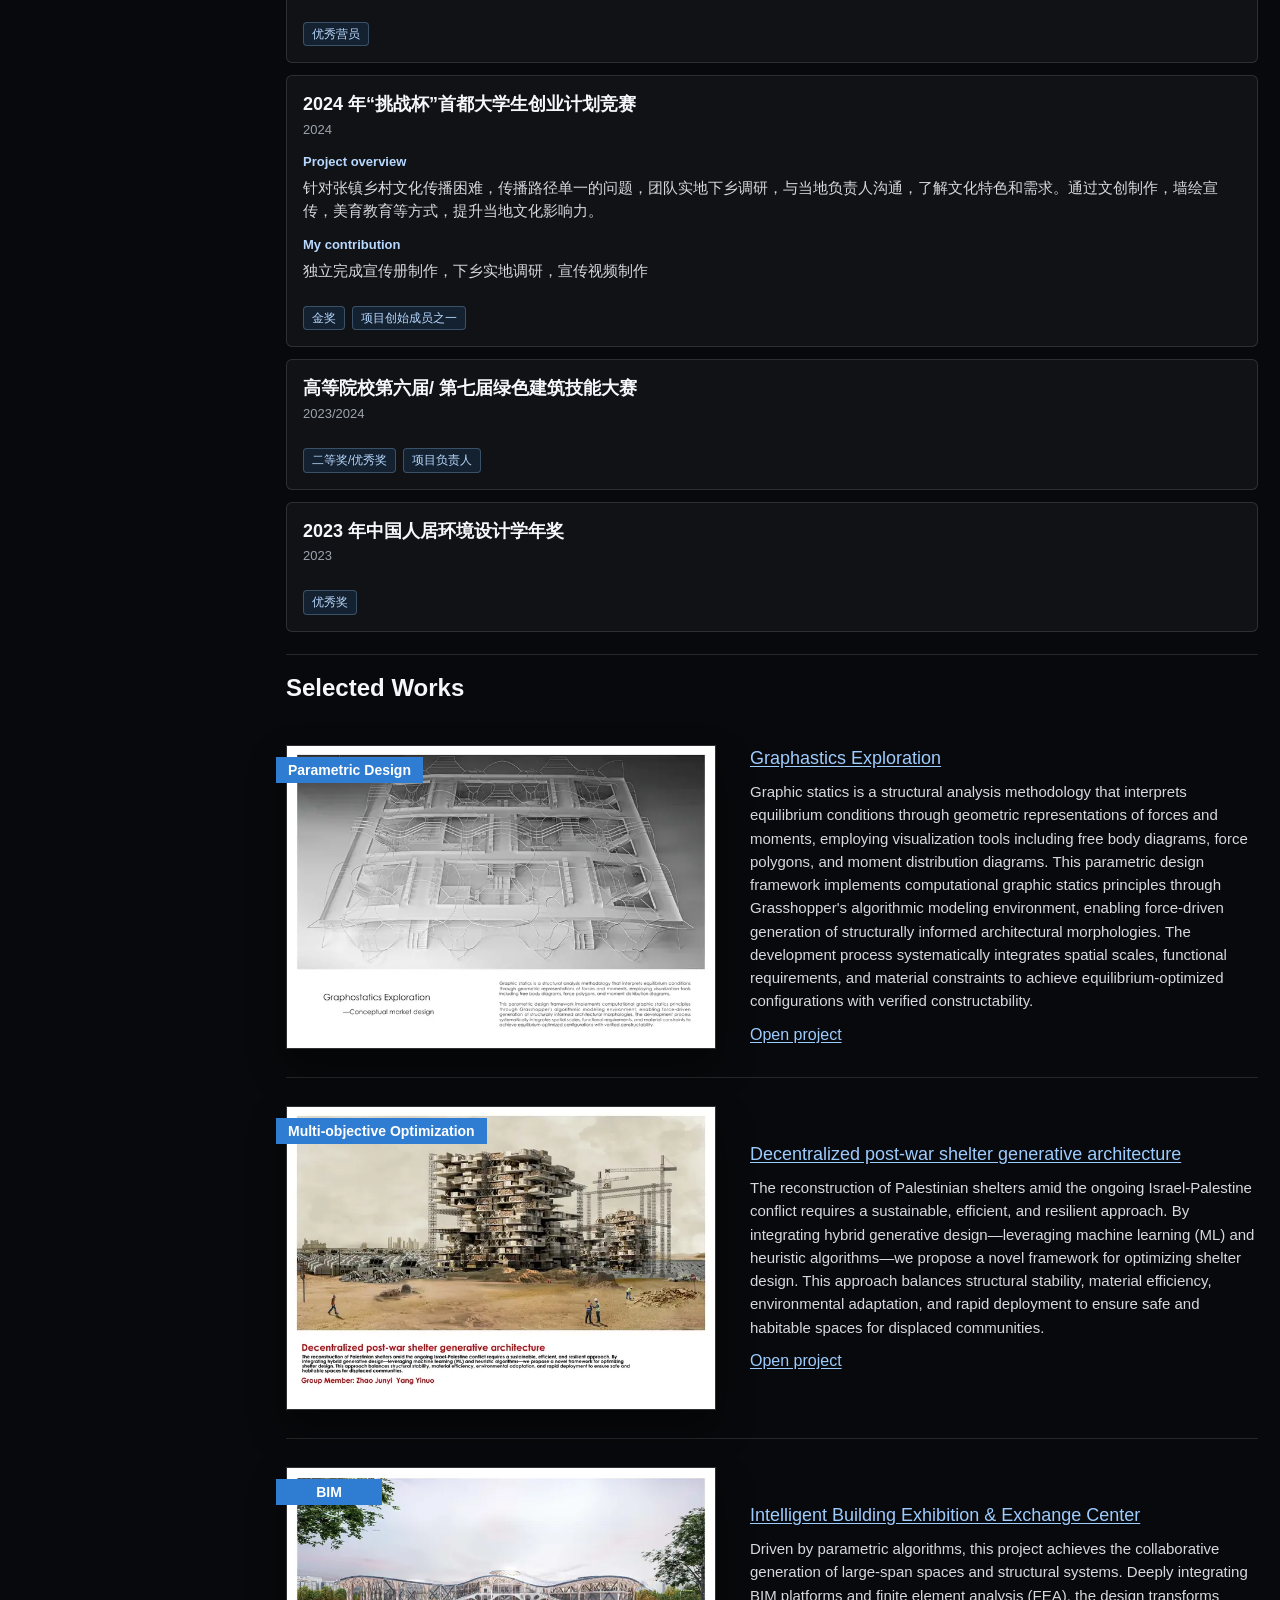
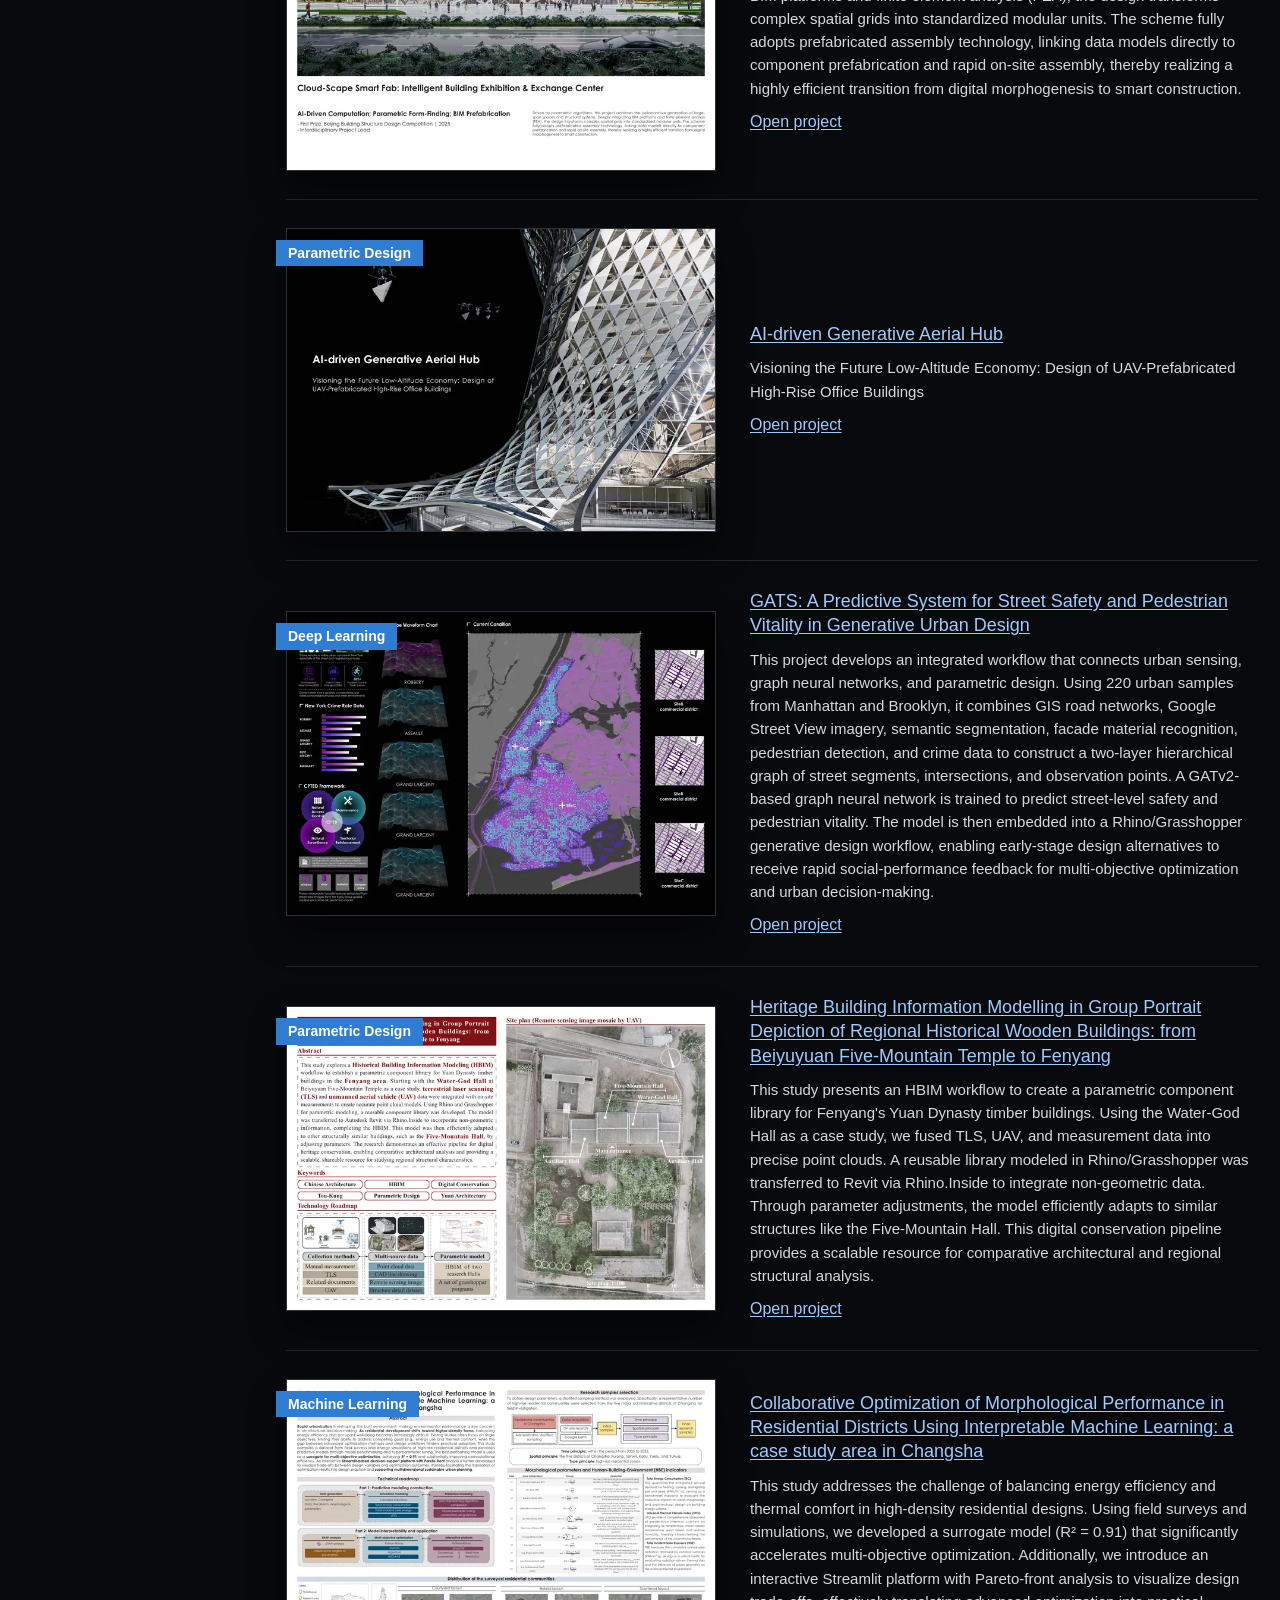
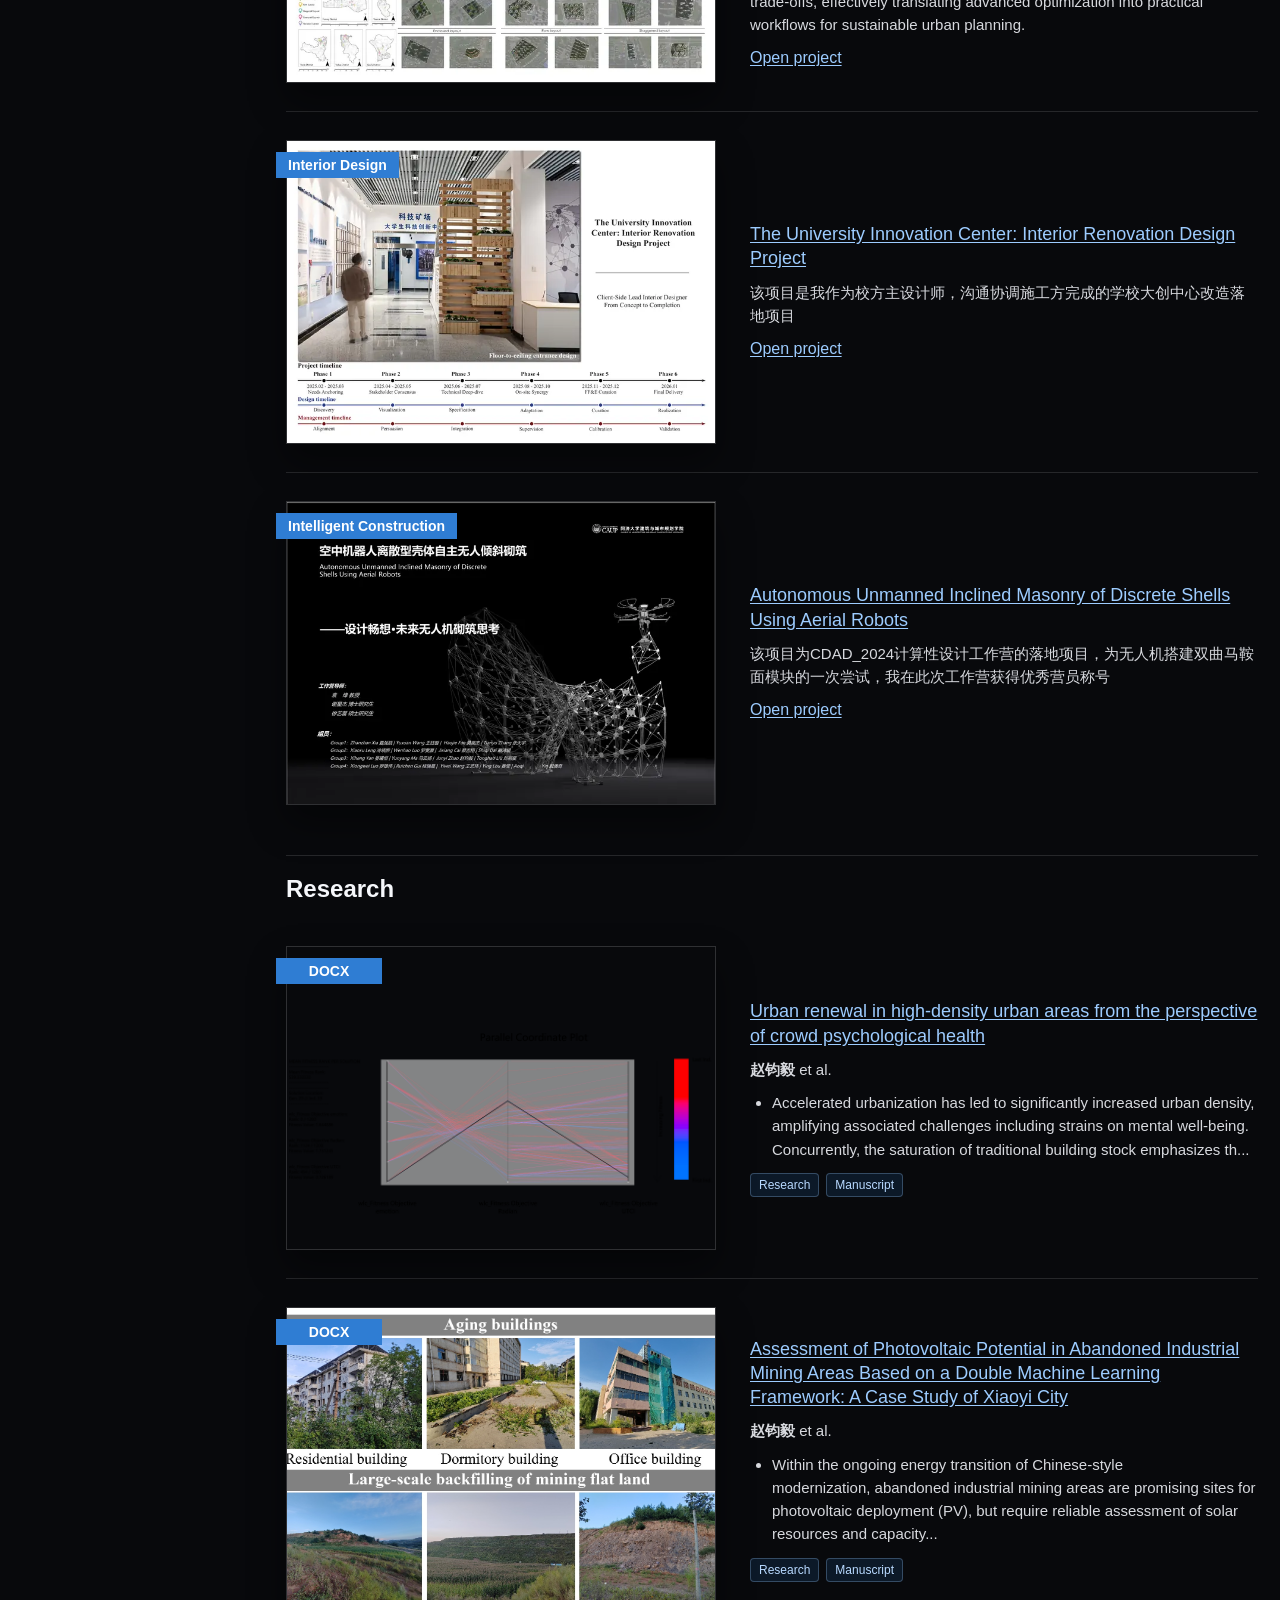
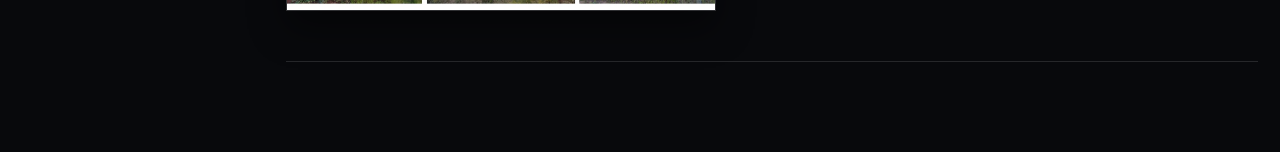
==== commit 9a767a37: "完善keywords" ====
--- a/index.html
+++ b/index.html
@@ -13,6 +13,7 @@
         <a class="active" href="#top">Homepage</a>
         <a href="#about">About Me</a>
         <a href="#skills">Software Skills</a>
+        <a href="#awards">Awards & Practical Experience</a>
         <a href="#projects">Selected Works</a>
         <a href="#research">Research</a>
       </nav>
@@ -29,8 +30,6 @@
           <li><span class="icon">▥</span><span id="profile-school">待补充</span></li>
           <li><span class="icon">✉</span><a id="profile-email" href="mailto:zhaojunyi20040110@gmail.com">zhaojunyi20040110@gmail.com</a></li>
           <li><span class="icon">☎</span><span id="profile-phone">18774986412</span></li>
-          <li><span class="icon">◆</span><a href="https://github.com/SmallZhao-1" target="_blank" rel="noreferrer">Github</a></li>
-          <li><span class="icon">▤</span><a id="profile-cv" href="assets/docs/CV.pdf" target="_blank" rel="noreferrer">Curriculum Vitae</a></li>
         </ul>
       </aside>
 
@@ -45,6 +44,11 @@
         <section id="skills" class="section">
           <h2>Software Skills</h2>
           <div id="software-skills" class="skills-grid" aria-live="polite"></div>
+        </section>
+
+        <section id="awards" class="section">
+          <h2>Awards & Practical Experience</h2>
+          <div id="awards-list" class="awards-list" aria-live="polite"></div>
         </section>
 
         <section id="projects" class="section">
--- a/styles.css
+++ b/styles.css
@@ -266,6 +266,52 @@
 .empty-note {
   margin: 0;
   color: var(--muted);
+}
+
+.awards-list {
+  display: grid;
+  gap: 12px;
+}
+
+.award-card {
+  display: grid;
+  gap: 12px;
+  padding: 16px;
+  background: rgba(255, 255, 255, 0.04);
+  border: 1px solid var(--rule);
+  border-radius: 6px;
+}
+
+.award-heading {
+  display: grid;
+  gap: 3px;
+}
+
+.award-heading h3 {
+  margin: 0;
+  color: var(--heading);
+  font-size: 18px;
+  line-height: 1.35;
+}
+
+.award-heading p {
+  margin: 0;
+  color: var(--muted);
+  font-size: 13px;
+}
+
+.award-detail {
+  display: grid;
+  gap: 4px;
+}
+
+.award-detail strong {
+  color: #b8d9ff;
+  font-size: 13px;
+}
+
+.award-detail p {
+  margin: 0;
 }
 
 code {
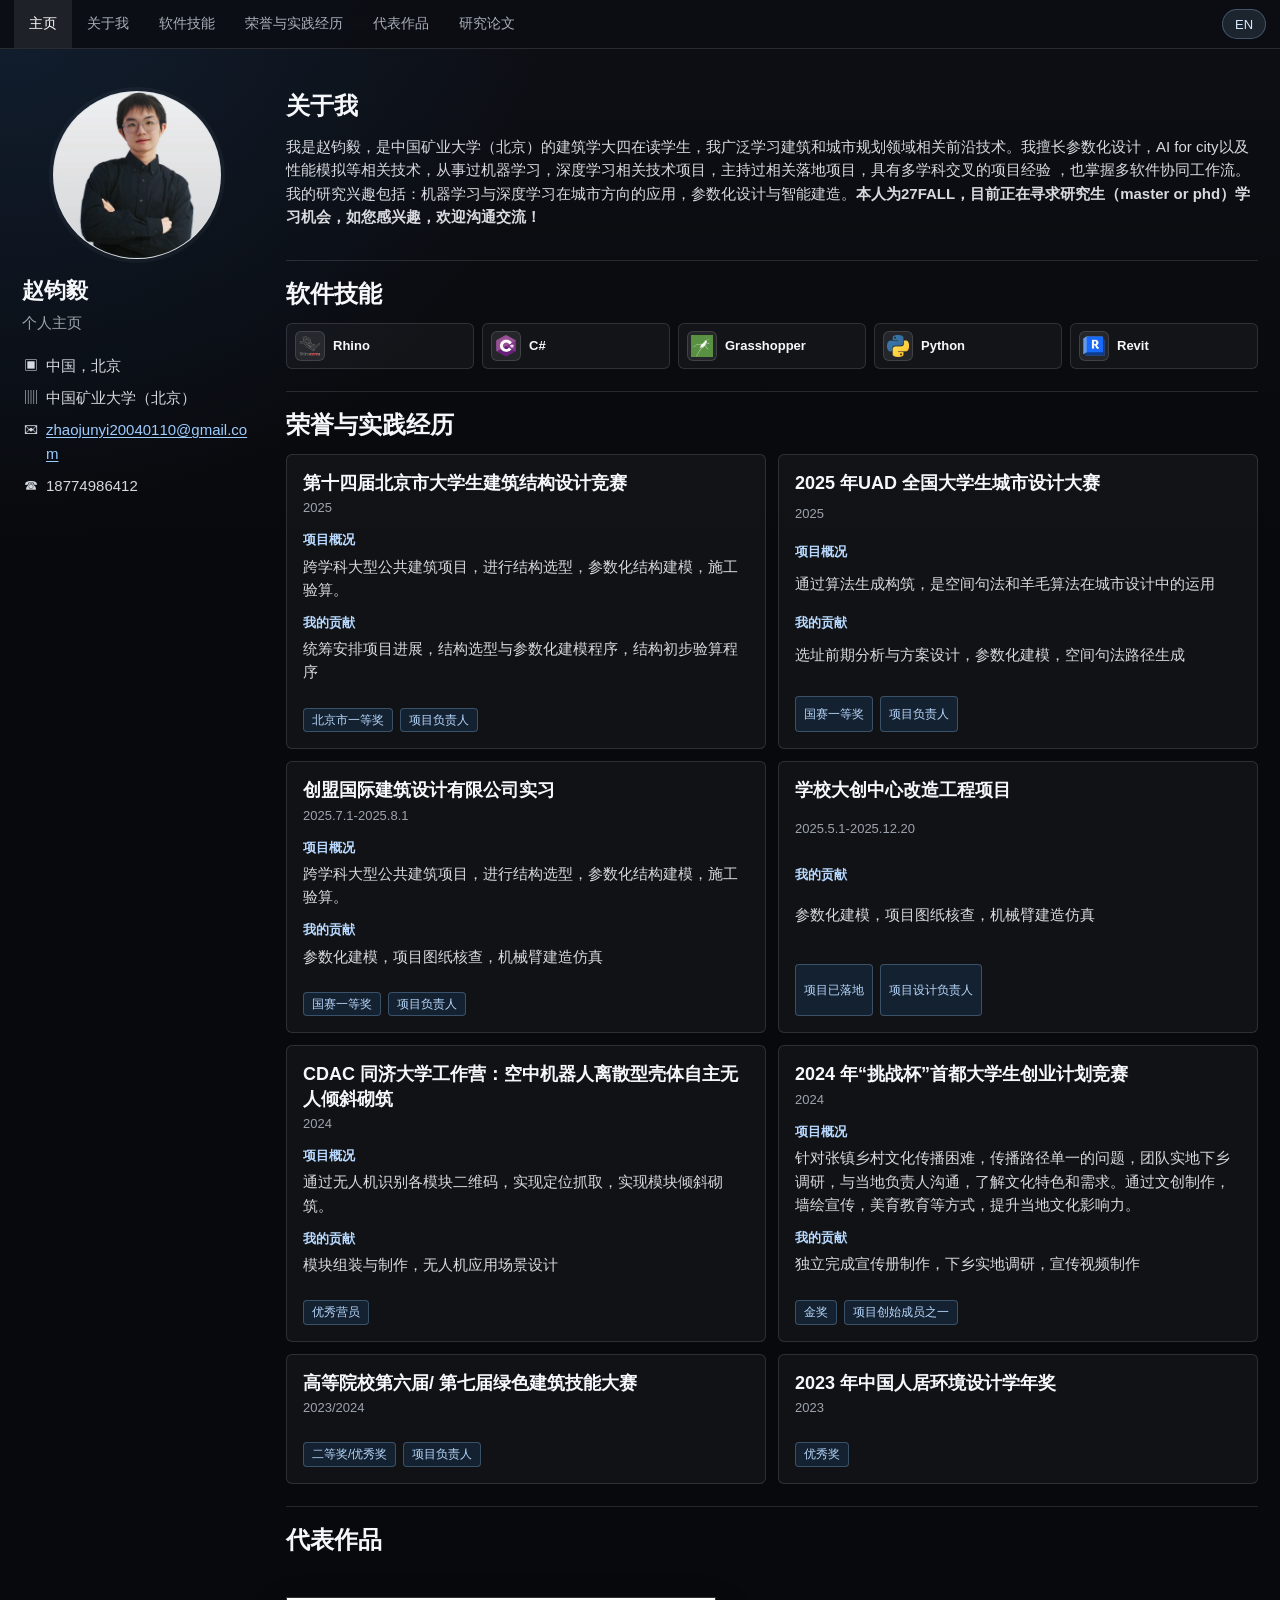
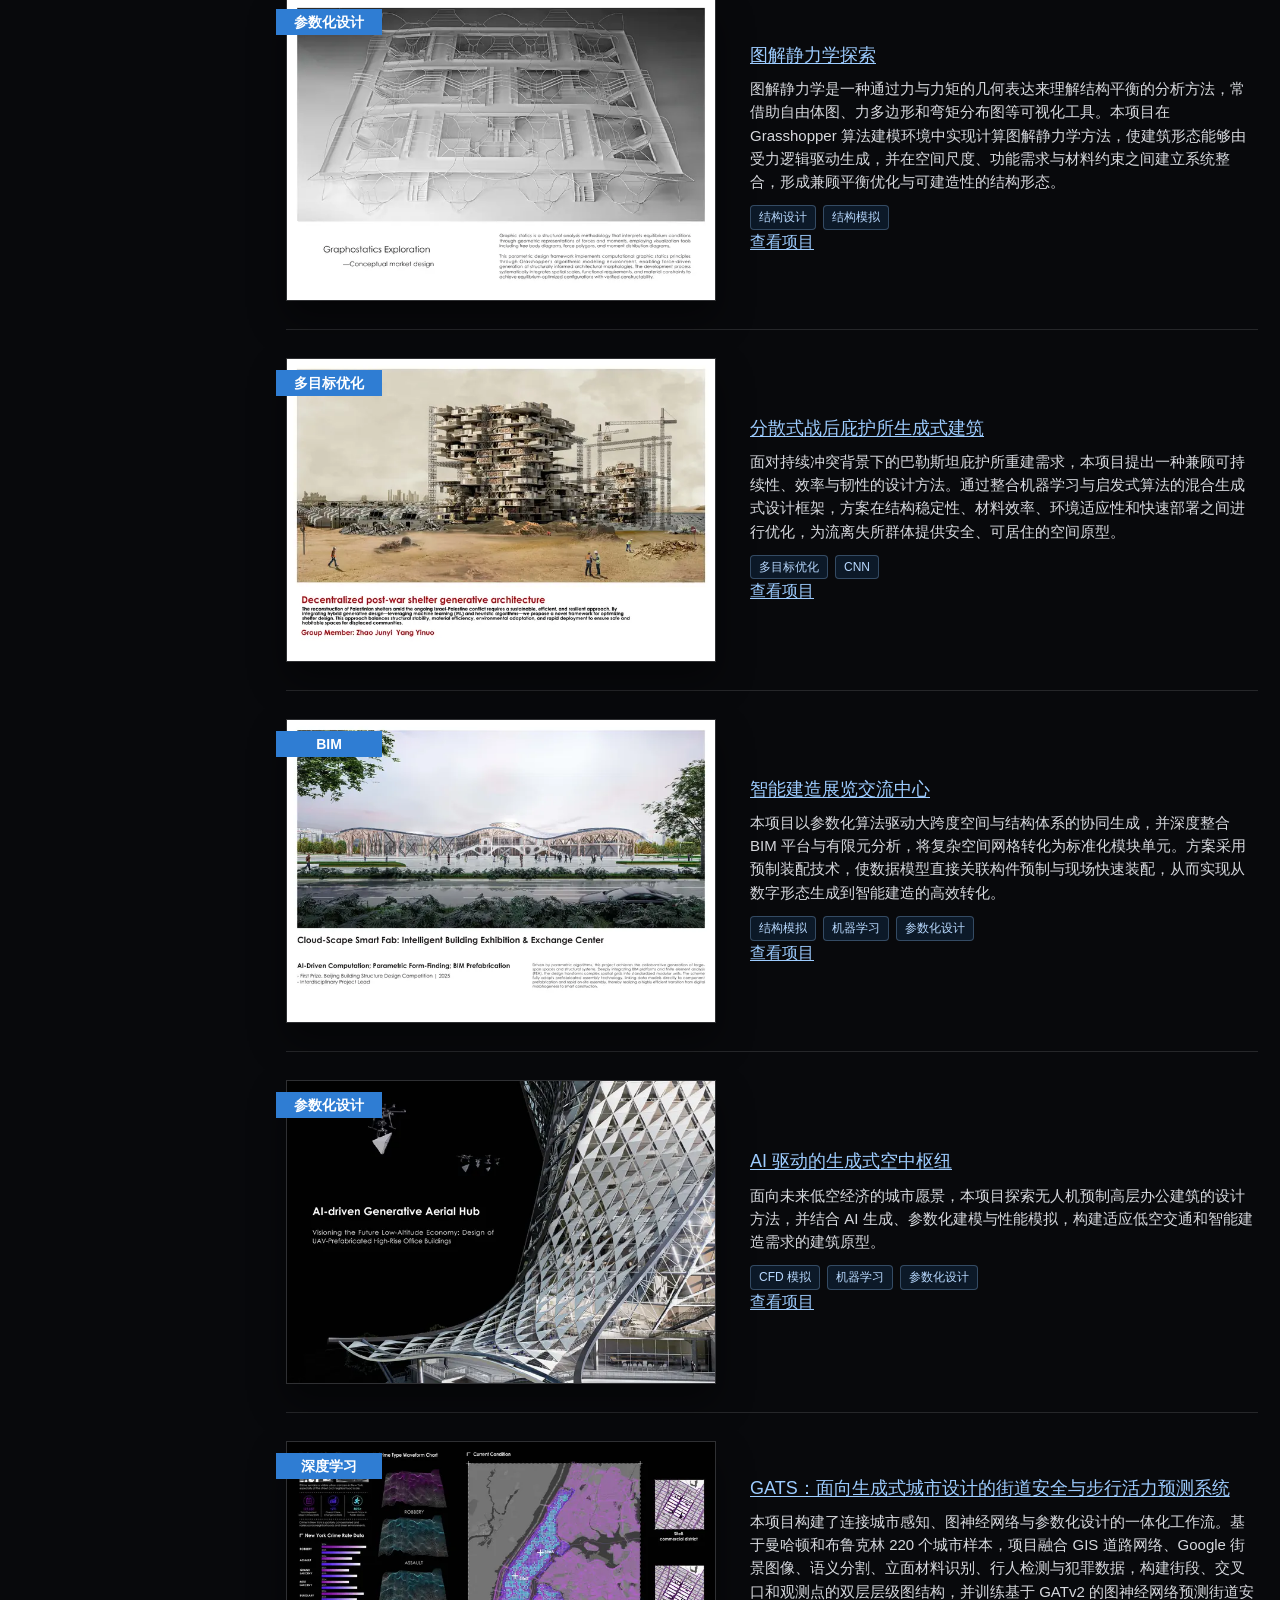
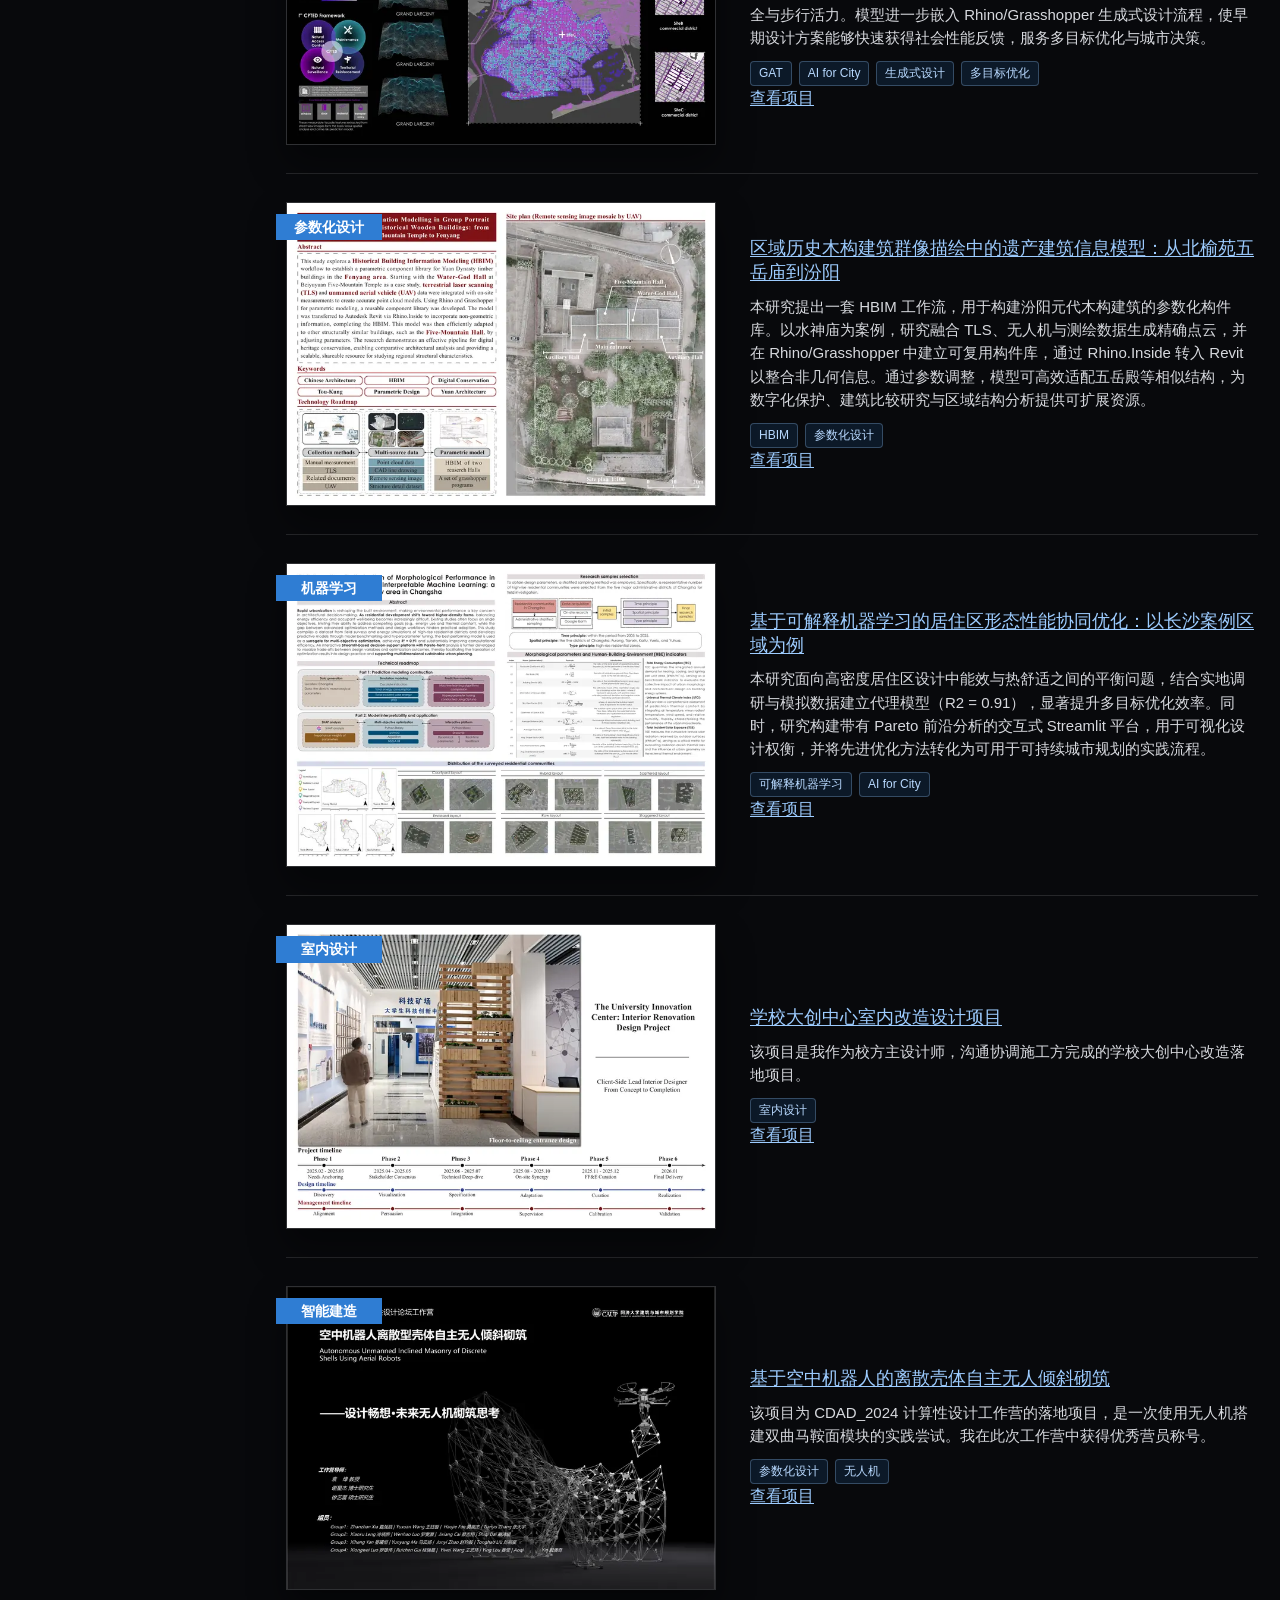
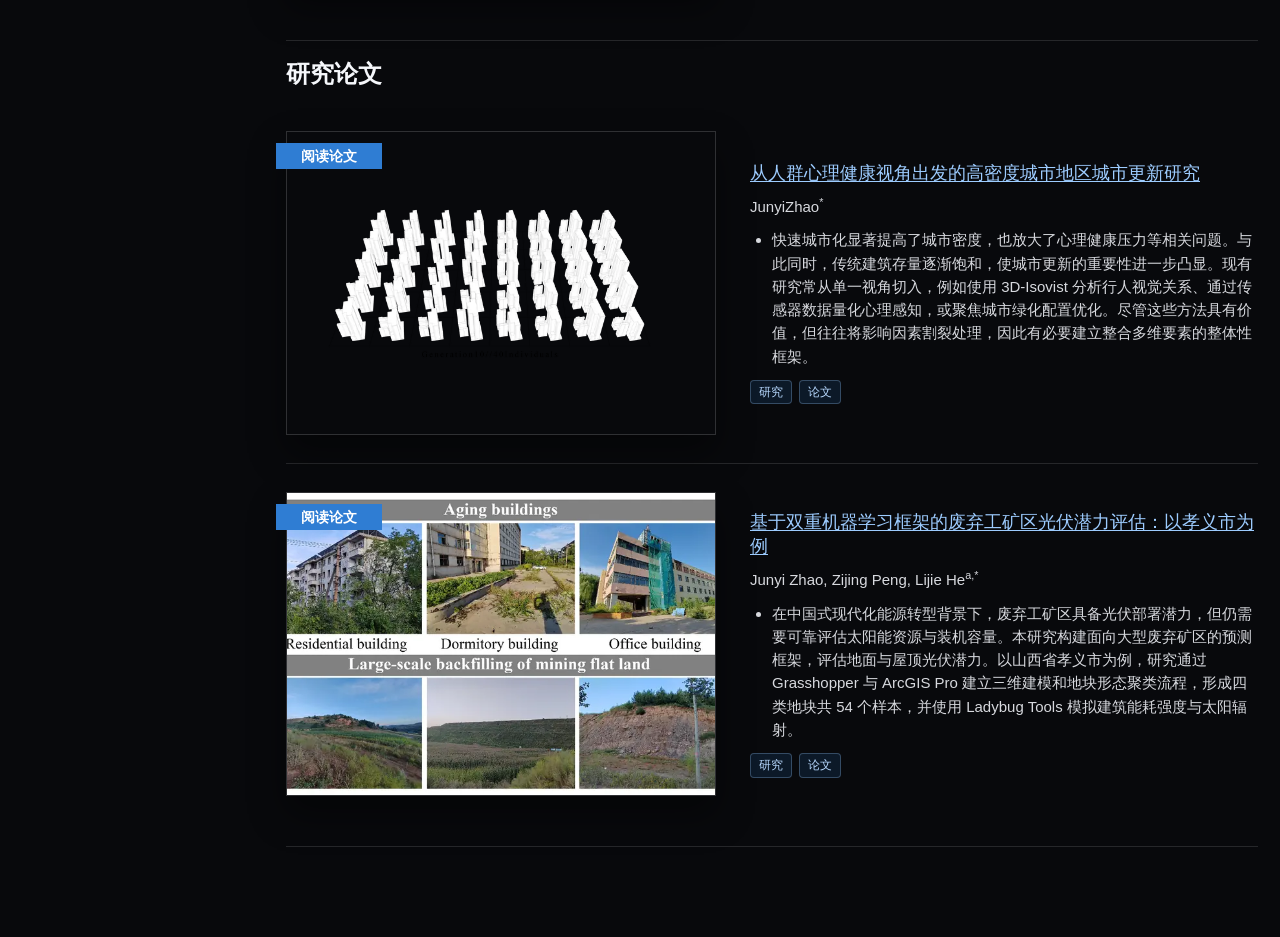
==== commit 60b91097: "Add bilingual homepage switch" ====
--- a/index.html
+++ b/index.html
@@ -4,26 +4,27 @@
     <meta charset="utf-8" />
     <meta name="viewport" content="width=device-width, initial-scale=1" />
     <meta name="description" content="赵钧毅的个人主页，展示作品集项目、研究论文与个人简历。" />
-    <title>赵钧毅 | Homepage</title>
+    <title>赵钧毅 | 个人主页</title>
     <link rel="stylesheet" href="styles.css" />
   </head>
   <body>
     <header class="topbar">
-      <nav class="topnav" aria-label="Primary navigation">
-        <a class="active" href="#top">Homepage</a>
-        <a href="#about">About Me</a>
-        <a href="#skills">Software Skills</a>
-        <a href="#awards">Awards & Practical Experience</a>
-        <a href="#projects">Selected Works</a>
-        <a href="#research">Research</a>
+      <nav class="topnav" aria-label="主导航">
+        <a class="active" href="#top" data-i18n="navHome">主页</a>
+        <a href="#about" data-i18n="navAbout">关于我</a>
+        <a href="#skills" data-i18n="navSkills">软件技能</a>
+        <a href="#awards" data-i18n="navAwards">荣誉与实践经历</a>
+        <a href="#projects" data-i18n="navProjects">代表作品</a>
+        <a href="#research" data-i18n="navResearch">研究论文</a>
+        <button id="language-toggle" class="language-toggle" type="button" aria-label="Switch to English">EN</button>
       </nav>
     </header>
 
     <main id="top" class="page-shell">
-      <aside class="sidebar" aria-label="Profile">
+      <aside class="sidebar" aria-label="个人信息" data-i18n-attr="aria-label:profileLabel">
         <div id="avatar" class="avatar" aria-hidden="true">赵</div>
         <h1 id="profile-name">赵钧毅</h1>
-        <p id="profile-headline" class="role">Portfolio / Personal Homepage</p>
+        <p id="profile-headline" class="role">个人主页</p>
 
         <ul class="profile-links">
           <li><span class="icon">▣</span><span id="profile-location">待补充</span></li>
@@ -35,29 +36,29 @@
 
       <div class="content">
         <section id="about" class="section">
-          <h2>About Me</h2>
+          <h2 data-i18n="sectionAbout">关于我</h2>
           <p id="profile-bio">
             个人介绍待补充。建议用 2-4 句话概括你的方向、能力、关注的问题和正在寻找的机会。
           </p>
         </section>
 
         <section id="skills" class="section">
-          <h2>Software Skills</h2>
+          <h2 data-i18n="sectionSkills">软件技能</h2>
           <div id="software-skills" class="skills-grid" aria-live="polite"></div>
         </section>
 
         <section id="awards" class="section">
-          <h2>Awards & Practical Experience</h2>
+          <h2 data-i18n="sectionAwards">荣誉与实践经历</h2>
           <div id="awards-list" class="awards-list" aria-live="polite"></div>
         </section>
 
         <section id="projects" class="section">
-          <h2>Selected Works</h2>
+          <h2 data-i18n="sectionProjects">代表作品</h2>
           <div id="projects-list" class="entry-list" aria-live="polite"></div>
         </section>
 
         <section id="research" class="section">
-          <h2>Research</h2>
+          <h2 data-i18n="sectionResearch">研究论文</h2>
           <div id="papers-list" class="entry-list" aria-live="polite"></div>
         </section>
       </div>
--- a/styles.css
+++ b/styles.css
@@ -86,6 +86,32 @@
   background: rgba(255, 255, 255, 0.08);
 }
 
+.language-toggle {
+  display: inline-flex;
+  align-items: center;
+  justify-content: center;
+  min-width: 44px;
+  min-height: 30px;
+  margin-left: auto;
+  padding: 0 11px;
+  background: rgba(157, 204, 255, 0.12);
+  border: 1px solid rgba(157, 204, 255, 0.3);
+  border-radius: 999px;
+  color: #d7e9ff;
+  cursor: pointer;
+  font: inherit;
+  font-size: 13px;
+  line-height: 1;
+  white-space: nowrap;
+}
+
+.language-toggle:hover,
+.language-toggle:focus-visible {
+  background: rgba(157, 204, 255, 0.2);
+  color: #ffffff;
+  outline: none;
+}
+
 .page-shell {
   display: grid;
   grid-template-columns: 230px minmax(0, 1fr);
@@ -270,6 +296,7 @@
 
 .awards-list {
   display: grid;
+  grid-template-columns: repeat(2, minmax(0, 1fr));
   gap: 12px;
 }
 
@@ -385,6 +412,13 @@
   margin: 0 0 9px;
 }
 
+.entry-authors sup,
+.paper-authors sup {
+  font-size: 0.72em;
+  line-height: 0;
+  vertical-align: super;
+}
+
 .entry-summary-text {
   margin: 0 0 12px;
 }
@@ -482,6 +516,226 @@
   box-shadow: 0 18px 34px rgba(0, 0, 0, 0.42);
 }
 
+.progressive-project-image {
+  filter: blur(10px);
+  transform: translateZ(0);
+  transition: filter 180ms ease;
+}
+
+.progressive-project-image.is-loaded {
+  filter: blur(0);
+}
+
+.paper-shell {
+  max-width: 1320px;
+  margin: 0 auto;
+  padding: 0 22px 72px;
+}
+
+.paper-header {
+  padding-top: 42px;
+  padding-bottom: 26px;
+  margin-bottom: 28px;
+  border-bottom: 1px solid var(--rule);
+}
+
+.paper-header h1 {
+  max-width: 960px;
+  margin: 6px 0 14px;
+  color: var(--heading);
+  font-size: 40px;
+  line-height: 1.14;
+}
+
+.paper-abstract {
+  max-width: 920px;
+  margin: 0 0 16px;
+  color: #c7ccd5;
+  font-size: 16px;
+  line-height: 1.7;
+}
+
+.paper-authors {
+  max-width: 920px;
+  margin: -2px 0 13px;
+  color: var(--muted);
+  font-size: 15px;
+}
+
+.paper-reader {
+  display: grid;
+  grid-template-columns: 280px minmax(0, 900px);
+  gap: 42px;
+  align-items: start;
+}
+
+.paper-main {
+  min-width: 0;
+}
+
+.paper-toc {
+  position: sticky;
+  top: 48px;
+  height: calc(100vh - 48px);
+  overflow: auto;
+  padding: 38px 16px 30px 0;
+  border-right: 1px solid var(--rule);
+}
+
+.paper-toc h2 {
+  margin: 0 0 14px;
+  color: var(--heading);
+  font-size: 14px;
+  line-height: 1.2;
+  text-transform: uppercase;
+}
+
+.paper-toc ol {
+  display: grid;
+  gap: 3px;
+  margin: 0;
+  padding: 0;
+  list-style: none;
+}
+
+.paper-toc li {
+  min-width: 0;
+}
+
+.paper-toc a {
+  display: grid;
+  grid-template-columns: 38px minmax(0, 1fr);
+  gap: 6px;
+  padding: 5px 8px;
+  border-radius: 4px;
+  color: #aeb6c2;
+  font-size: 13px;
+  line-height: 1.35;
+  text-decoration: none;
+}
+
+.paper-toc a span {
+  color: #d7e9ff;
+  font-variant-numeric: tabular-nums;
+}
+
+.paper-toc a:hover,
+.paper-toc a.active {
+  background: rgba(255, 255, 255, 0.07);
+  color: var(--link-hover);
+}
+
+.toc-level-3 {
+  padding-left: 14px;
+}
+
+.toc-level-4 {
+  padding-left: 28px;
+}
+
+.paper-content {
+  display: grid;
+  grid-template-columns: minmax(0, 760px);
+  gap: 0;
+  color: #d9dce2;
+  user-select: none;
+  -webkit-user-select: none;
+}
+
+.paper-content p {
+  margin: 0 0 14px;
+  font-size: 16px;
+  line-height: 1.72;
+}
+
+.paper-heading {
+  scroll-margin-top: 70px;
+  color: var(--heading);
+  line-height: 1.22;
+  user-select: none;
+  -webkit-user-select: none;
+}
+
+.paper-heading-2 {
+  margin: 30px 0 12px;
+  font-size: 24px;
+}
+
+.paper-heading-3 {
+  margin: 22px 0 9px;
+  font-size: 19px;
+}
+
+.paper-heading-4 {
+  margin: 18px 0 8px;
+  color: #dcecff;
+  font-size: 17px;
+}
+
+.paper-figure {
+  width: min(100%, 980px);
+  margin: 28px 0 8px;
+}
+
+.paper-figure img {
+  width: 100%;
+  height: auto;
+  background: #ffffff;
+  border: 1px solid rgba(255, 255, 255, 0.16);
+  box-shadow: 0 16px 30px rgba(0, 0, 0, 0.38);
+}
+
+.paper-caption {
+  max-width: 880px;
+  margin: 0 0 20px;
+  color: var(--muted);
+  font-size: 13px;
+  line-height: 1.5;
+  user-select: none;
+  -webkit-user-select: none;
+}
+
+.paper-list {
+  display: grid;
+  gap: 8px;
+  margin: 0 0 16px;
+  padding-left: 22px;
+}
+
+.paper-list li {
+  line-height: 1.65;
+}
+
+.list-level-1 {
+  margin-left: 18px;
+}
+
+.paper-table-wrap {
+  max-width: 100%;
+  margin: 20px 0;
+  overflow-x: auto;
+}
+
+.paper-table {
+  width: 100%;
+  min-width: 620px;
+  border-collapse: collapse;
+  color: var(--text);
+  font-size: 13px;
+  line-height: 1.45;
+}
+
+.paper-table td {
+  padding: 8px 10px;
+  border: 1px solid rgba(255, 255, 255, 0.14);
+  vertical-align: top;
+}
+
+.paper-detail {
+  user-select: none;
+  -webkit-user-select: none;
+}
+
 @media (max-width: 900px) {
   .page-shell {
     grid-template-columns: 1fr;
@@ -525,6 +779,10 @@
     padding: 0 11px;
   }
 
+  .language-toggle {
+    margin-left: 8px;
+  }
+
   .page-shell {
     padding: 28px 16px 52px;
   }
@@ -543,6 +801,10 @@
     grid-template-columns: repeat(2, minmax(0, 1fr));
   }
 
+  .awards-list {
+    grid-template-columns: 1fr;
+  }
+
   .project-shell {
     padding: 28px 16px 52px;
   }
@@ -550,4 +812,32 @@
   .project-header h1 {
     font-size: 30px;
   }
-}
+
+  .paper-shell {
+    padding: 0 16px 52px;
+  }
+
+  .paper-reader {
+    grid-template-columns: 1fr;
+    gap: 22px;
+  }
+
+  .paper-toc {
+    position: static;
+    height: auto;
+    max-height: 42vh;
+    padding: 14px;
+    background: rgba(255, 255, 255, 0.04);
+    border: 1px solid var(--rule);
+    border-radius: 6px;
+  }
+
+  .paper-header h1 {
+    font-size: 29px;
+  }
+
+  .paper-content p,
+  .paper-abstract {
+    font-size: 15px;
+  }
+}
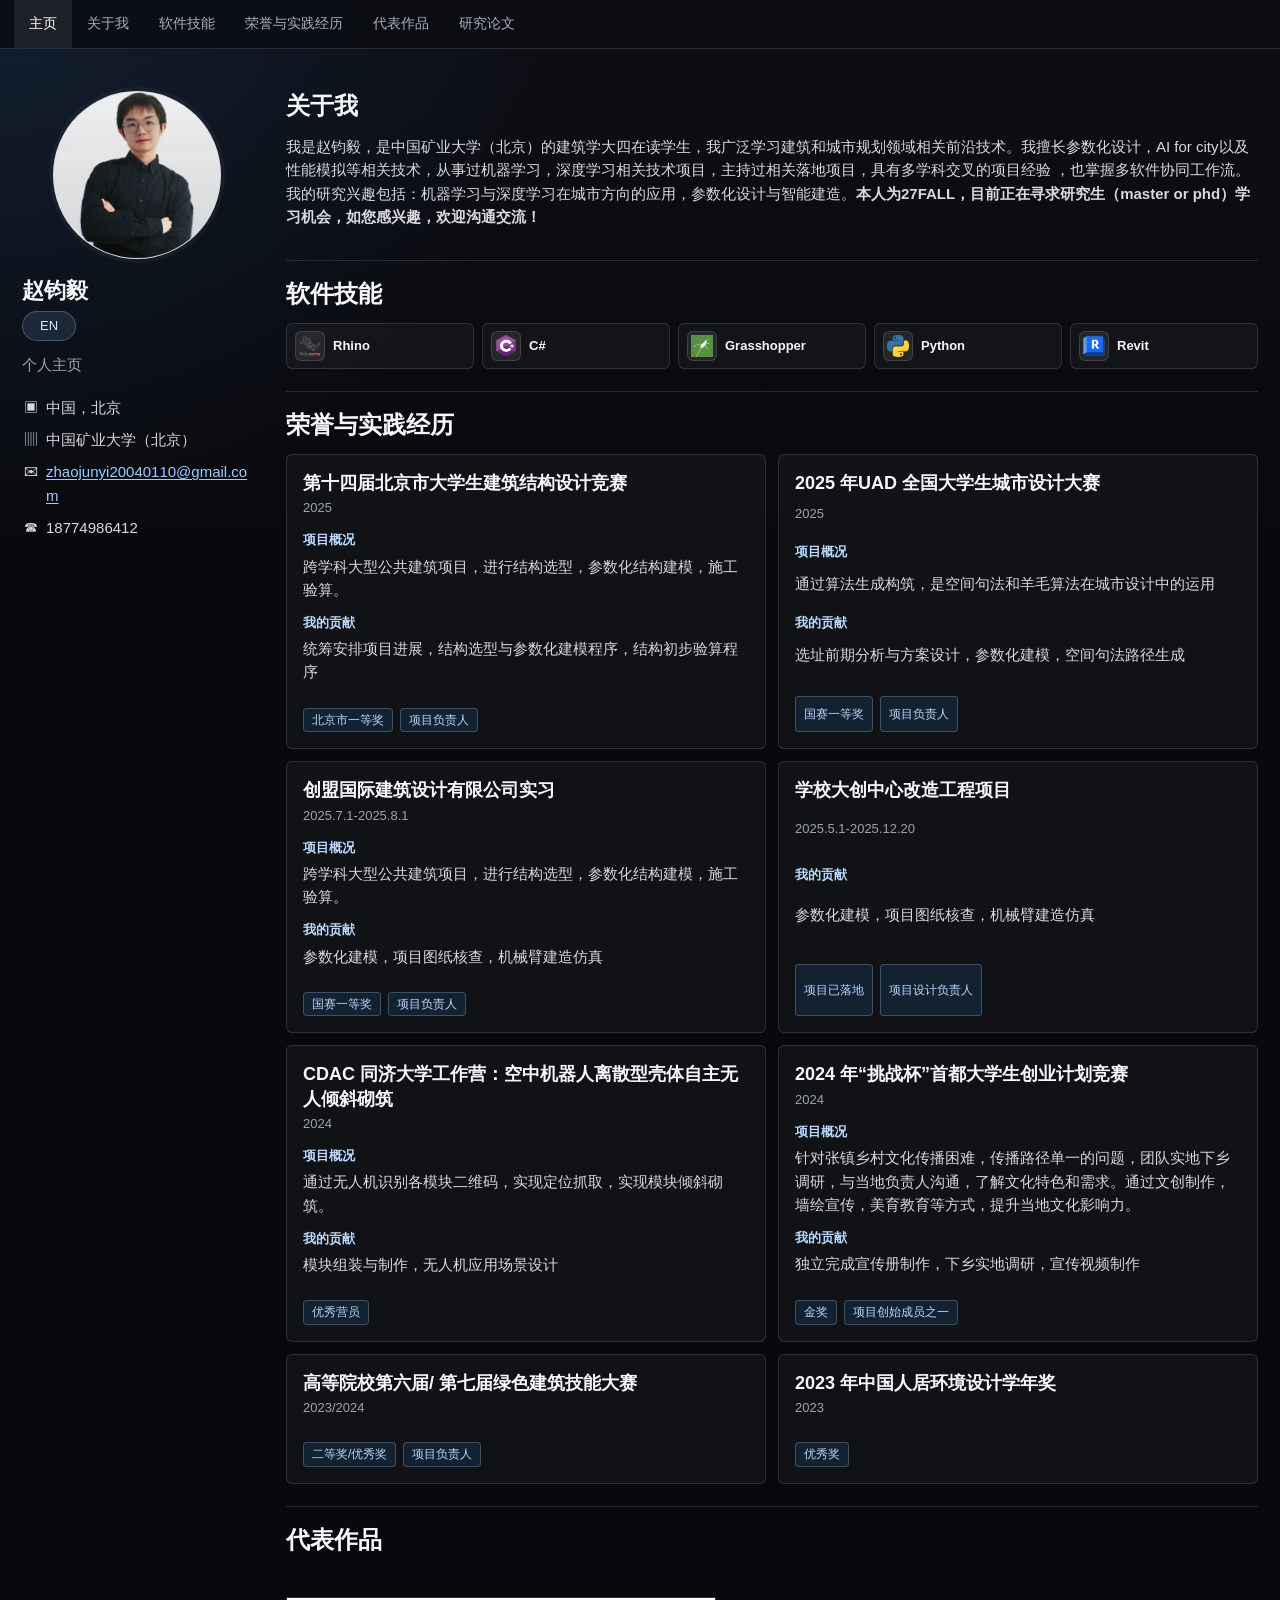
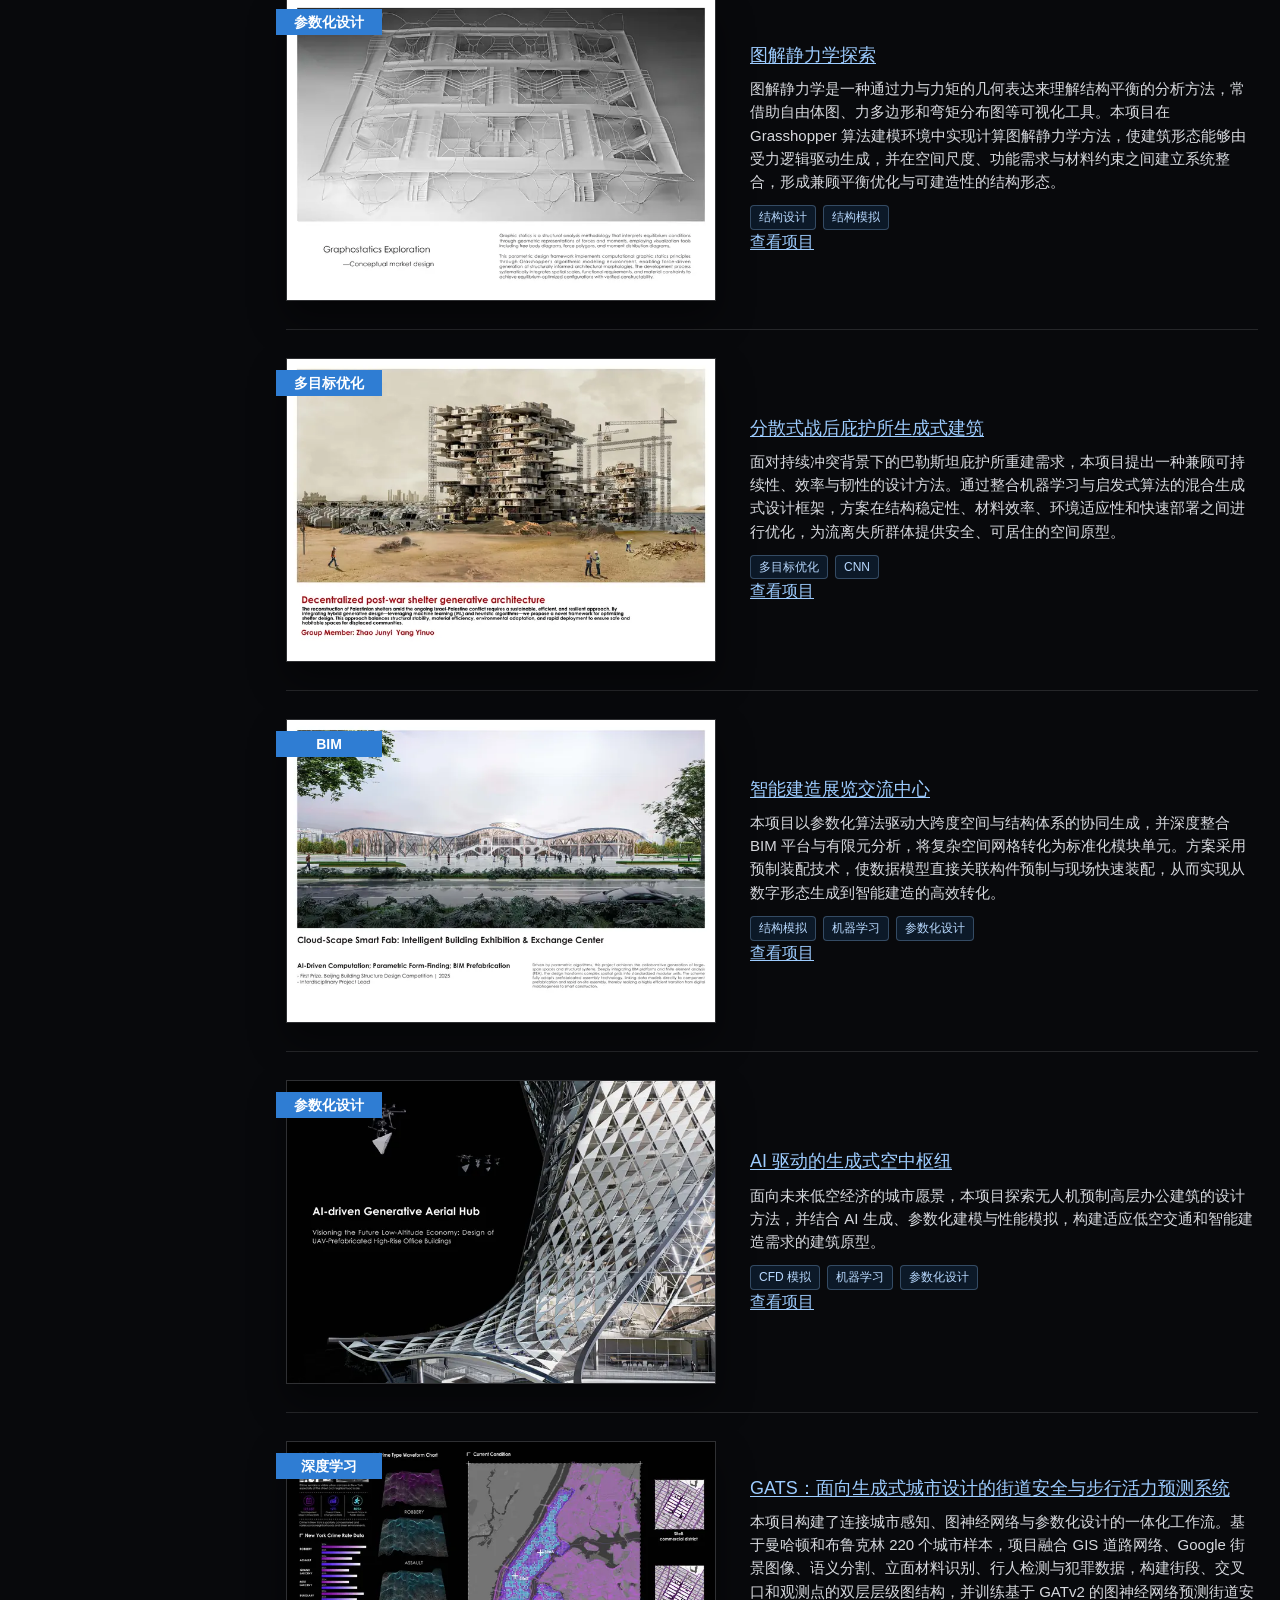
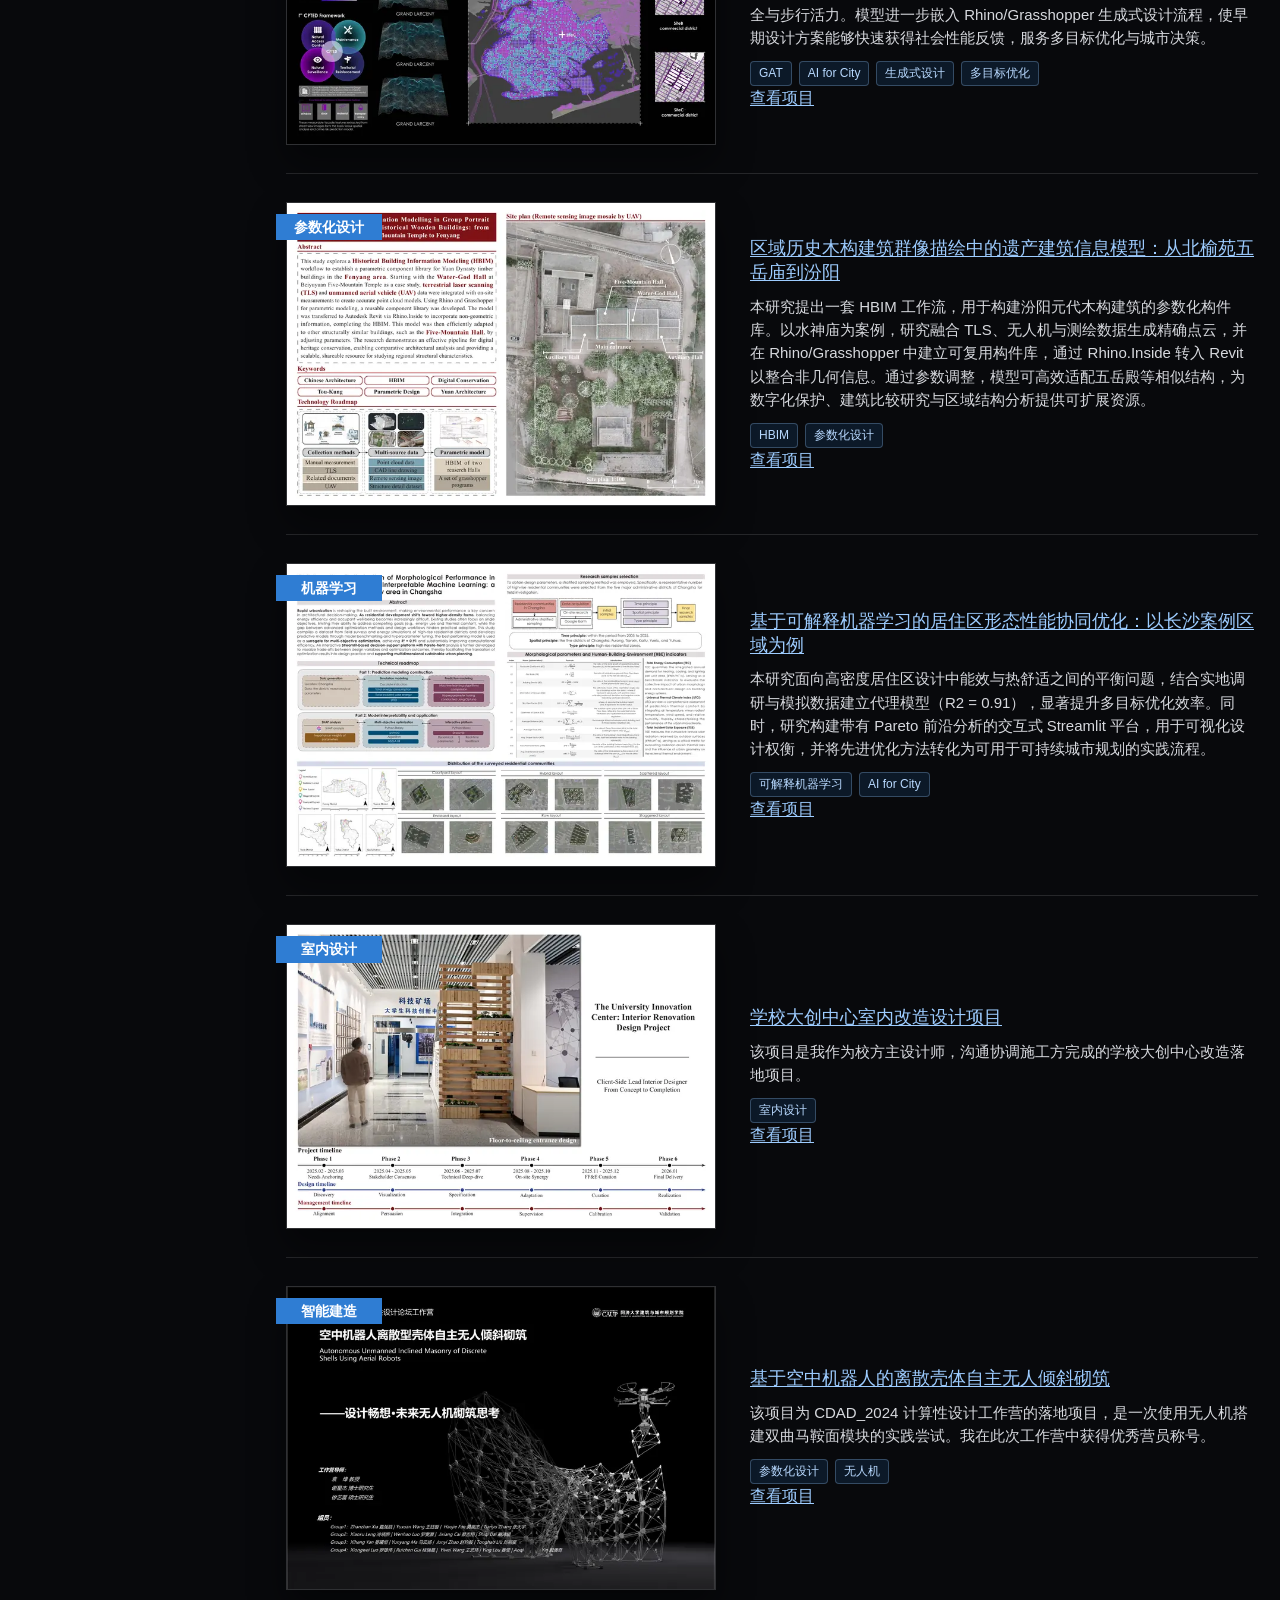
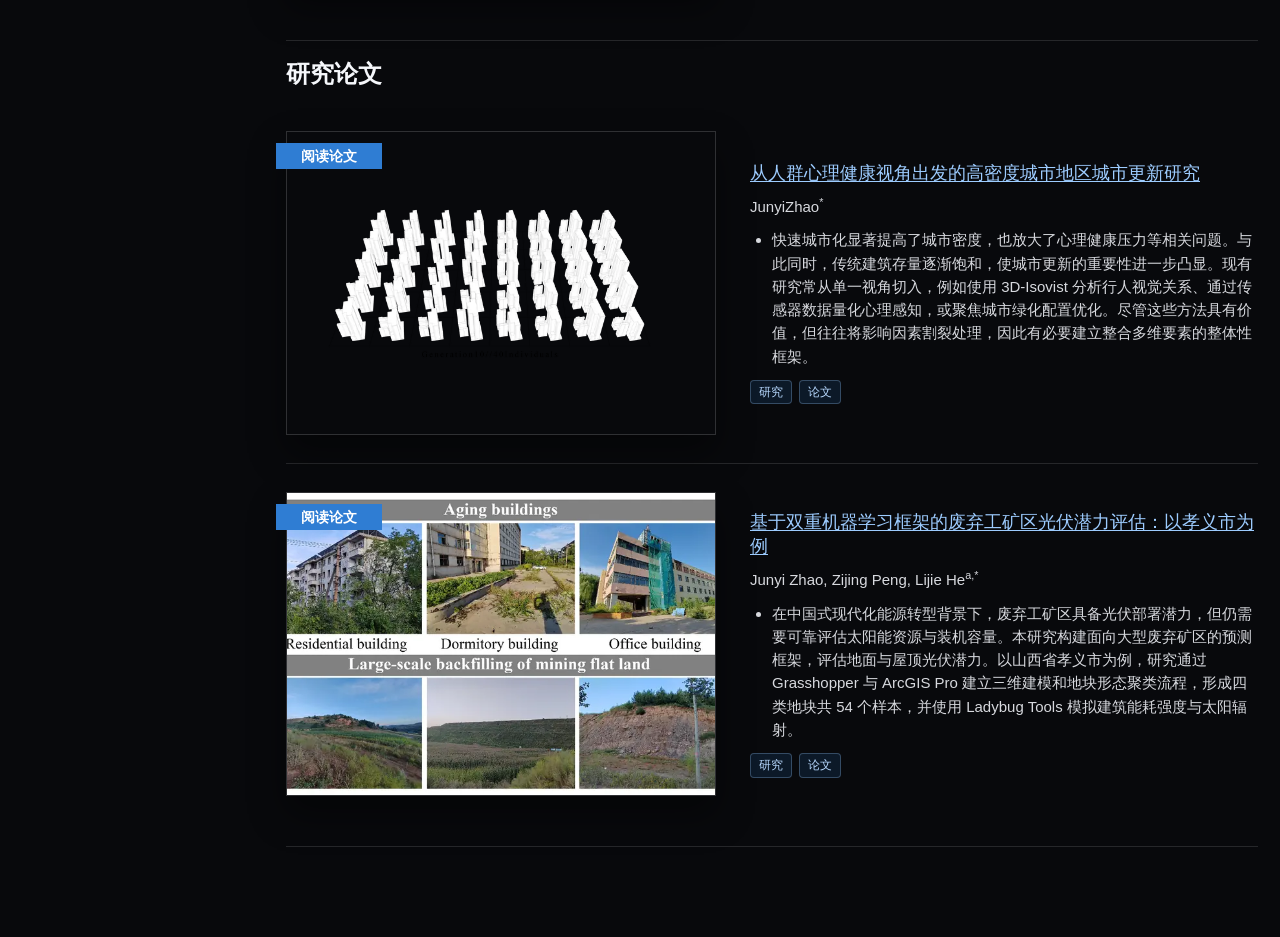
==== commit ff24523a: "Move language toggle below profile name" ====
--- a/index.html
+++ b/index.html
@@ -16,7 +16,6 @@
         <a href="#awards" data-i18n="navAwards">荣誉与实践经历</a>
         <a href="#projects" data-i18n="navProjects">代表作品</a>
         <a href="#research" data-i18n="navResearch">研究论文</a>
-        <button id="language-toggle" class="language-toggle" type="button" aria-label="Switch to English">EN</button>
       </nav>
     </header>
 
@@ -24,6 +23,7 @@
       <aside class="sidebar" aria-label="个人信息" data-i18n-attr="aria-label:profileLabel">
         <div id="avatar" class="avatar" aria-hidden="true">赵</div>
         <h1 id="profile-name">赵钧毅</h1>
+        <button id="language-toggle" class="language-toggle profile-language-toggle" type="button" aria-label="Switch to English">EN</button>
         <p id="profile-headline" class="role">个人主页</p>
 
         <ul class="profile-links">
--- a/styles.css
+++ b/styles.css
@@ -112,6 +112,11 @@
   outline: none;
 }
 
+.profile-language-toggle {
+  min-width: 54px;
+  margin: 0 0 12px;
+}
+
 .page-shell {
   display: grid;
   grid-template-columns: 230px minmax(0, 1fr);
@@ -761,6 +766,12 @@
     grid-template-columns: repeat(2, minmax(0, 1fr));
   }
 
+  .profile-language-toggle {
+    grid-column: 2;
+    justify-self: start;
+    margin: -16px 0 -8px;
+  }
+
   .skills-grid {
     grid-template-columns: repeat(4, minmax(0, 1fr));
   }
@@ -781,6 +792,11 @@
 
   .language-toggle {
     margin-left: 8px;
+  }
+
+  .profile-language-toggle {
+    grid-column: auto;
+    margin-left: 0;
   }
 
   .page-shell {
